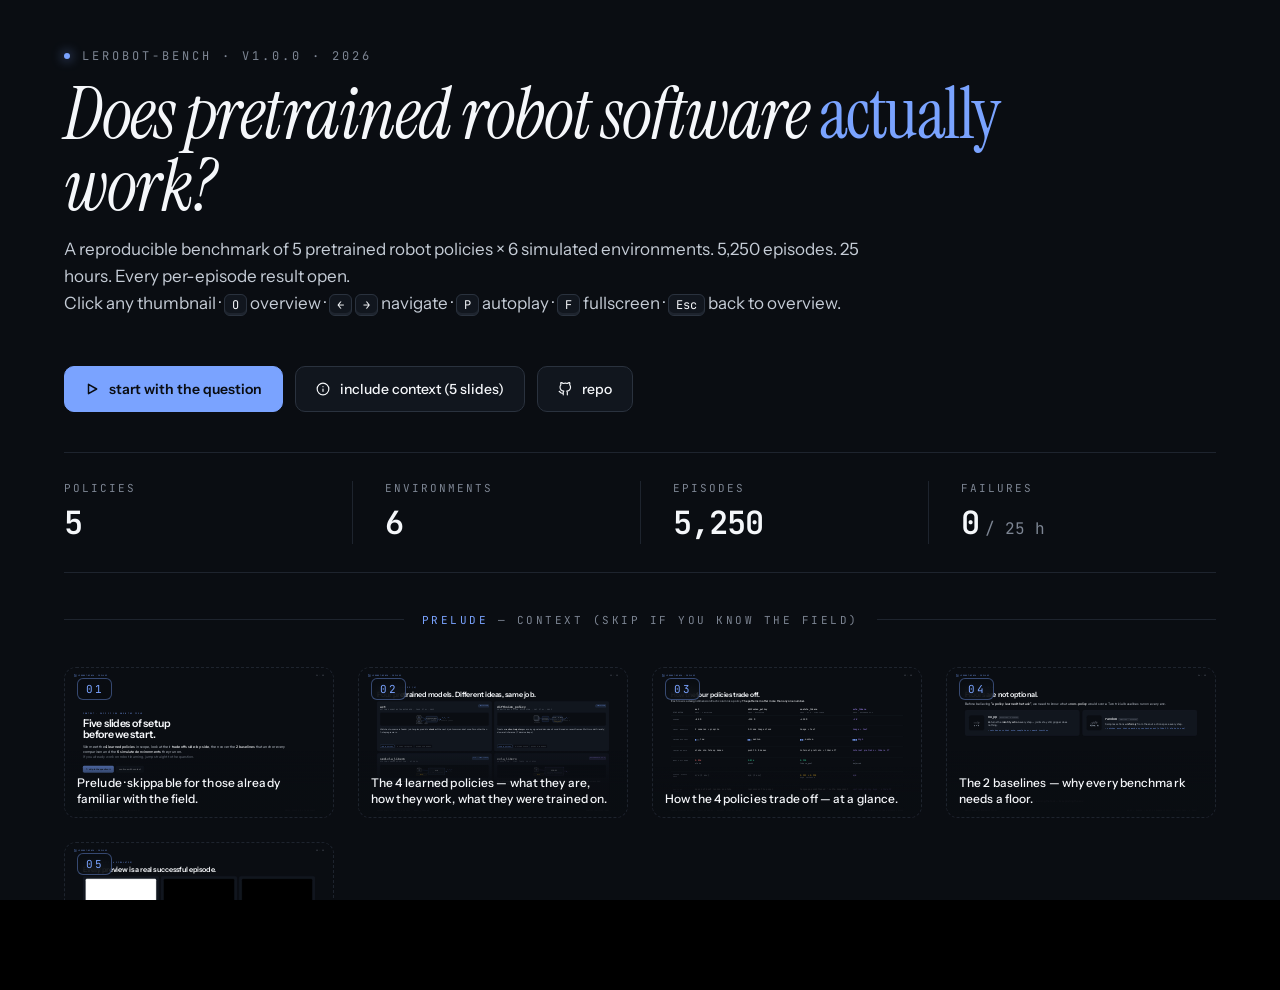
==== paper/deck/index.html @ 09c29a5d "deck v6: ACT temporal-ensemble probe RESOLVED — restate slides 08 + 09 Probe shipped (task #121 / PR" ====
<!doctype html>
<html lang="en">
<head>
<meta charset="utf-8">
<meta name="viewport" content="width=1920, initial-scale=1">
<title>lerobot-bench v1 — does pretrained robot software actually work?</title>
<meta name="description" content="A reproducible benchmark of 5 pretrained robot policies × 6 simulated environments. 5,250 episodes, 25 hours, every per-episode result open.">
<link rel="icon" href="../../docs/assets/mark.svg">
<link rel="preconnect" href="https://fonts.googleapis.com">
<link rel="preconnect" href="https://fonts.gstatic.com" crossorigin>
<link href="https://fonts.googleapis.com/css2?family=Instrument+Sans:ital,wght@0,400..700;1,400..700&family=Instrument+Serif:ital@0;1&family=JetBrains+Mono:wght@400;500;700&display=swap" rel="stylesheet">
<style>
:root{
  --bg:#0a0d12;--ink:#f5f7fa;--dim:#c5ccd6;--mute:#7d8593;
  --line:#1e242e;--line-2:#2a323e;--panel:#11161e;--panel-2:#161c26;
  --accent:#7aa3ff;--accent-soft:#5b8def;
  --ok:#34d399;--warm:#fbbf24;--fail:#f87171;--defer:#a78bfa;
  --sans:'Instrument Sans','Helvetica Neue',Arial,sans-serif;
  --serif:'Instrument Serif','Cambria',Georgia,serif;
  --mono:'JetBrains Mono','SFMono-Regular',Menlo,monospace;
}
*{box-sizing:border-box;margin:0;padding:0;-webkit-font-smoothing:antialiased;text-rendering:optimizeLegibility;}
html,body{background:#000;color:var(--ink);font-family:var(--sans);overflow:hidden;height:100%;font-weight:400;}
body{display:flex;align-items:center;justify-content:center;}

/* ============================ OVERVIEW ============================ */
#overview{position:fixed;inset:0;background:var(--bg);overflow:auto;z-index:1000;padding:48px 64px 96px;display:flex;flex-direction:column;gap:40px;}
#overview.hidden{display:none;}
.ov-head{display:flex;align-items:flex-end;justify-content:space-between;gap:48px;flex-wrap:wrap;}
.ov-head .left{display:flex;flex-direction:column;gap:14px;max-width:980px;}
.ov-eyebrow{font-family:var(--mono);font-size:12px;letter-spacing:3px;text-transform:uppercase;color:var(--mute);display:flex;align-items:center;gap:12px;}
.ov-eyebrow .dot{width:6px;height:6px;border-radius:50%;background:var(--accent);box-shadow:0 0 12px var(--accent);}
.ov-h1{font-family:var(--serif);font-style:italic;font-weight:400;font-size:72px;line-height:1.0;letter-spacing:-1.5px;color:var(--ink);}
.ov-h1 .em{font-style:normal;color:var(--accent);}
.ov-sub{font-size:17px;color:var(--dim);line-height:1.6;max-width:820px;}
.ov-sub kbd{font-family:var(--mono);font-size:12px;padding:2px 7px;border-radius:6px;border:1px solid var(--line-2);background:var(--panel);color:var(--ink);box-shadow:inset 0 -2px 0 var(--line);}
.ov-actions{display:flex;gap:12px;align-items:center;flex-wrap:wrap;}
.ov-actions .btn{font-family:var(--sans);font-weight:500;font-size:14px;padding:13px 20px;border-radius:10px;border:1px solid var(--line-2);background:var(--panel);color:var(--ink);cursor:pointer;display:inline-flex;align-items:center;gap:10px;transition:all .15s ease;text-decoration:none;}
.ov-actions .btn:hover{border-color:var(--accent);background:var(--panel-2);}
.ov-actions .btn.primary{background:var(--accent);border-color:var(--accent);color:#0a0d12;font-weight:600;}
.ov-actions .btn.primary:hover{background:#a3c0ff;border-color:#a3c0ff;}
.ov-actions .btn svg{width:14px;height:14px;}
.ov-meta{display:grid;grid-template-columns:repeat(4,minmax(0,1fr));gap:0;border-top:1px solid var(--line);border-bottom:1px solid var(--line);padding:28px 0;}
.ov-meta .cell{padding:0 32px;border-left:1px solid var(--line);display:flex;flex-direction:column;gap:6px;}
.ov-meta .cell:first-child{border-left:0;padding-left:0;}
.ov-meta .k{font-family:var(--mono);font-size:11px;letter-spacing:2px;text-transform:uppercase;color:var(--mute);}
.ov-meta .v{font-family:var(--mono);font-size:32px;font-weight:600;color:var(--ink);font-feature-settings:"tnum";letter-spacing:-1px;}
.ov-meta .v .unit{font-size:16px;color:var(--mute);font-weight:400;margin-left:6px;letter-spacing:0;}
.ov-section{display:flex;align-items:center;gap:18px;font-family:var(--mono);font-size:11px;letter-spacing:2.5px;text-transform:uppercase;color:var(--mute);}
.ov-section::before,.ov-section::after{content:"";flex:1;height:1px;background:var(--line);}
.ov-section .opt{color:var(--accent);}
.ov-grid{display:grid;grid-template-columns:repeat(5,minmax(0,1fr));gap:24px;align-content:start;}
@media (max-width:1500px){.ov-grid{grid-template-columns:repeat(4,minmax(0,1fr));}}
@media (max-width:1180px){.ov-grid{grid-template-columns:repeat(3,minmax(0,1fr));}}
@media (max-width: 820px){.ov-grid{grid-template-columns:repeat(2,minmax(0,1fr));}}
.ov-cell{position:relative;aspect-ratio:16/9;border:1px solid var(--line);border-radius:12px;overflow:hidden;background:var(--bg);cursor:pointer;padding:0;transition:transform .25s cubic-bezier(.16,1,.3,1),border-color .2s ease,box-shadow .25s ease;display:block;font-family:var(--sans);text-align:left;color:inherit;}
.ov-cell:hover{transform:translateY(-3px);border-color:var(--accent);box-shadow:0 12px 32px rgba(122,163,255,.16);}
.ov-cell:focus-visible{outline:2px solid var(--accent);outline-offset:3px;}
.ov-cell.context{border-style:dashed;}
.ov-cell.rigor{border-color:rgba(251,191,36,.45);}
.ov-frame{position:absolute;inset:0;overflow:hidden;background:var(--bg);}
.ov-inner{width:1920px;height:1080px;transform-origin:top left;pointer-events:none;will-change:transform;}
.ov-tag{position:absolute;top:10px;left:12px;z-index:2;font-family:var(--mono);font-size:11px;letter-spacing:1.5px;color:var(--ink);background:rgba(10,13,18,.78);backdrop-filter:blur(6px);padding:3px 8px;border-radius:6px;border:1px solid rgba(255,255,255,.08);}
.ov-cell.context .ov-tag{color:var(--accent);border-color:rgba(122,163,255,.4);}
.ov-cell.rigor .ov-tag{color:var(--warm);border-color:rgba(251,191,36,.4);}
.ov-cap{position:absolute;bottom:0;left:0;right:0;z-index:2;font-family:var(--sans);font-size:12px;color:var(--ink);background:linear-gradient(180deg,transparent,rgba(10,13,18,.92) 50%);padding:24px 12px 10px;line-height:1.35;letter-spacing:.1px;font-weight:500;}

/* ============================ STAGE ============================ */
#stage{position:relative;width:1920px;height:1080px;transform-origin:center center;background:var(--bg);overflow:hidden;}
.slide{position:absolute;inset:0;padding:96px 128px 112px;display:none;flex-direction:column;animation:fadeIn .4s cubic-bezier(.16,1,.3,1);}
.slide.active{display:flex;}
.slide.center{justify-content:center;}
.slide.dark{background:#000;}
@keyframes fadeIn{from{opacity:0;transform:translateY(8px);}to{opacity:1;transform:none;}}

/* chrome */
.chrome{position:absolute;top:44px;left:64px;right:64px;display:flex;align-items:center;justify-content:space-between;font-family:var(--mono);font-size:12px;color:var(--mute);letter-spacing:2px;text-transform:uppercase;z-index:5;}
.chrome .brand{display:flex;align-items:center;gap:10px;color:var(--dim);}
.chrome .brand svg{width:20px;height:20px;}
.chrome .num{font-family:var(--mono);font-size:12px;color:var(--mute);letter-spacing:2px;font-feature-settings:"tnum";}
.chrome .num .of{color:var(--line-2);margin:0 6px;}
.chrome.context .brand{color:var(--accent);}
.chrome.rigor .brand{color:var(--warm);}

/* type */
.eyebrow{font-family:var(--mono);font-size:13px;letter-spacing:4px;text-transform:uppercase;color:var(--mute);}
.eyebrow.accent{color:var(--accent);}
.eyebrow.warm{color:var(--warm);}
.h-mega{font-family:var(--serif);font-weight:400;font-style:italic;font-size:172px;line-height:.98;letter-spacing:-3px;color:var(--ink);}
.h-mega .em{font-style:normal;color:var(--accent);}
.h-1{font-family:var(--sans);font-weight:600;font-size:96px;line-height:1.03;letter-spacing:-2.5px;color:var(--ink);}
.h-2{font-family:var(--sans);font-weight:600;font-size:68px;line-height:1.08;letter-spacing:-1.5px;color:var(--ink);}
.h-3{font-family:var(--sans);font-weight:600;font-size:44px;line-height:1.15;letter-spacing:-.8px;color:var(--ink);}
.body{font-family:var(--sans);font-weight:400;font-size:24px;line-height:1.5;color:var(--dim);max-width:1200px;}
.body-lg{font-family:var(--sans);font-weight:400;font-size:32px;line-height:1.4;color:var(--dim);max-width:1500px;}
.accent{color:var(--accent);}
.warm{color:var(--warm);}
.ink{color:var(--ink);font-weight:500;}
em{color:var(--ink);font-style:normal;font-weight:500;}
.mono{font-family:var(--mono);font-feature-settings:"tnum";}
.serif-it{font-family:var(--serif);font-style:italic;font-weight:400;}

.stat-mega{font-family:var(--mono);font-size:240px;font-weight:600;line-height:.92;letter-spacing:-8px;font-feature-settings:"tnum";color:var(--ink);}
.stat-mega.fail{color:var(--fail);}
.stat-mega.ok{color:var(--ok);}

/* paired */
.pair{display:grid;grid-template-columns:1fr 1fr;gap:48px;flex:1;align-items:center;margin-top:28px;min-height:0;}
.pair .card{display:flex;flex-direction:column;align-items:center;gap:14px;min-width:0;}
.pair .card .vid-wrap,.pair .card .img-wrap{width:100%;max-width:440px;aspect-ratio:1;border-radius:14px;border:1px solid var(--line-2);background:#000;overflow:hidden;display:flex;}
.pair .card .vid-wrap.light,.pair .card .img-wrap.light{background:#fff;}
.pair .card video,.pair .card img{width:100%;height:100%;object-fit:cover;image-rendering:pixelated;image-rendering:-moz-crisp-edges;}
.pair .card .verdict{font-family:var(--mono);font-size:17px;letter-spacing:2.5px;text-transform:uppercase;color:var(--mute);}
.pair .card .verdict.ok{color:var(--ok);}
.pair .card .verdict.fail{color:var(--fail);}
.pair .card .meta{font-family:var(--mono);font-size:12px;color:var(--mute);letter-spacing:1.5px;text-align:center;}
.pair .card .stat{font-family:var(--mono);font-size:64px;font-weight:600;line-height:1;font-feature-settings:"tnum";letter-spacing:-1.5px;}
.pair .card .stat.ok{color:var(--ok);}
.pair .card .stat.fail{color:var(--fail);}

/* matrix */
.matrix-wrap{display:flex;flex:1;align-items:flex-start;gap:56px;margin-top:20px;min-height:0;}
.matrix{display:grid;grid-template-columns:230px repeat(6,80px);gap:7px;align-items:center;}
.matrix .row-label{font-family:var(--mono);font-size:14px;color:var(--dim);text-align:right;padding-right:10px;}
.matrix .col-label{font-family:var(--mono);font-size:11px;color:var(--mute);letter-spacing:1px;writing-mode:vertical-rl;transform:rotate(180deg);text-align:left;height:120px;}
.matrix .c{height:74px;border-radius:6px;background:var(--line);display:flex;align-items:center;justify-content:center;font-family:var(--mono);font-size:16px;font-weight:600;color:var(--bg);font-feature-settings:"tnum";}
.matrix .c.on{background:var(--accent);color:#0a0d12;}
.matrix .c.def{background:var(--defer);color:#0a0d12;font-size:10px;letter-spacing:1.5px;}
.matrix .c.ok{background:var(--ok);color:#0a0d12;}
.matrix .c.warm{background:var(--warm);color:#0a0d12;}
.matrix .c.fail{background:var(--fail);color:#fff;}
.matrix-key{display:flex;flex-direction:column;gap:9px;font-family:var(--mono);font-size:11px;color:var(--mute);letter-spacing:1.5px;text-transform:uppercase;}
.matrix-key .sw{display:inline-block;width:14px;height:14px;border-radius:3px;vertical-align:-2px;margin-right:8px;}

/* policy-as-function flow */
.flow{display:flex;align-items:center;justify-content:center;gap:18px;margin-top:36px;flex:1;min-height:0;}
.flow .step{display:flex;flex-direction:column;align-items:center;gap:14px;flex:0 0 240px;}
.flow .step .box{width:240px;height:180px;border:1px solid var(--line-2);border-radius:16px;background:var(--panel);display:flex;align-items:center;justify-content:center;position:relative;overflow:hidden;}
.flow .step .box svg{width:110px;height:110px;}
.flow .step .lbl{font-family:var(--mono);font-size:13px;color:var(--mute);letter-spacing:2px;text-transform:uppercase;}
.flow .step .sub{font-family:var(--mono);font-size:11px;color:var(--mute);letter-spacing:1.5px;}
.flow .arrow{font-family:var(--mono);font-size:32px;color:var(--accent);font-weight:300;}

/* code */
pre.code{font-family:var(--mono);font-size:20px;line-height:1.6;color:var(--dim);background:var(--panel);border:1px solid var(--line-2);border-radius:14px;padding:32px 40px;margin-top:24px;}
pre.code .k{color:var(--accent);}
pre.code .s{color:var(--ok);}
pre.code .c{color:var(--mute);font-style:italic;}
pre.code .v{color:var(--ink);}

/* tiles */
.tiles{display:grid;grid-template-columns:repeat(4,1fr);gap:20px;margin-top:36px;flex:1;align-content:start;min-height:0;}
.tile{background:var(--panel);border:1px solid var(--line-2);border-radius:16px;padding:30px 24px;display:flex;flex-direction:column;gap:14px;min-height:300px;transition:border-color .2s ease,transform .2s ease;}
.tile:hover{border-color:var(--accent);transform:translateY(-2px);}
.tile .icon{width:44px;height:44px;border-radius:12px;background:rgba(122,163,255,.12);border:1px solid rgba(122,163,255,.32);display:flex;align-items:center;justify-content:center;}
.tile .icon svg{width:22px;height:22px;color:var(--accent);}
.tile .name{font-family:var(--sans);font-size:21px;font-weight:600;color:var(--ink);line-height:1.2;}
.tile .desc{font-family:var(--sans);font-size:15px;color:var(--dim);line-height:1.55;}
.tile .url{font-family:var(--mono);font-size:13px;color:var(--accent);word-break:break-all;margin-top:auto;letter-spacing:.2px;}

/* foot */
.foot{position:absolute;bottom:48px;left:128px;right:128px;display:flex;justify-content:space-between;align-items:baseline;gap:24px;font-family:var(--mono);font-size:12px;color:var(--mute);letter-spacing:1px;padding-top:14px;border-top:1px solid var(--line);text-transform:uppercase;}
.foot .src{color:var(--mute);text-align:right;}

/* three-card */
.three{display:grid;grid-template-columns:repeat(3,1fr);gap:24px;margin-top:36px;flex:1;align-content:start;min-height:0;}
.three .item{display:flex;flex-direction:column;gap:12px;padding:28px 24px;background:var(--panel);border:1px solid var(--line);border-radius:14px;}
.three .item .n{font-family:var(--mono);font-size:12px;letter-spacing:3px;color:var(--accent);}
.three .item h4{font-family:var(--sans);font-size:26px;font-weight:600;color:var(--ink);line-height:1.18;letter-spacing:-.4px;}
.three .item p{font-family:var(--sans);font-size:16px;color:var(--dim);line-height:1.55;}

/* delta-table */
.delta-table{margin-top:24px;width:100%;border-collapse:collapse;}
.delta-table th{font-family:var(--mono);font-size:12px;color:var(--mute);letter-spacing:2px;text-transform:uppercase;text-align:left;padding:12px 18px;border-bottom:1px solid var(--line);font-weight:400;}
.delta-table th:last-child{text-align:right;}
.delta-table td{font-family:var(--mono);font-size:26px;color:var(--ink);padding:14px 18px;border-bottom:1px solid var(--line);font-feature-settings:"tnum";}
.delta-table td.policy{font-family:var(--mono);font-size:19px;color:var(--dim);}
.delta-table td.paper{color:var(--mute);}
.delta-table td.measured{font-weight:600;}
.delta-table td.measured.bad{color:var(--fail);}
.delta-table td.measured.warn{color:var(--warm);}
.delta-table td.measured.ok{color:var(--ok);}
.delta-table td.delta{font-family:var(--mono);font-size:19px;text-align:right;color:var(--mute);}
.delta-table tr:last-child td{border:0;}

/* controls */
#controls{position:fixed;bottom:14px;left:50%;transform:translateX(-50%);display:flex;gap:4px;align-items:center;background:rgba(10,13,18,.92);border:1px solid var(--line-2);border-radius:999px;padding:6px 10px;font-family:var(--mono);font-size:12px;color:var(--mute);z-index:100;backdrop-filter:blur(10px);}
#controls.hidden{display:none;}
#controls button{background:transparent;border:0;color:var(--mute);cursor:pointer;font-family:var(--mono);font-size:12px;padding:6px 10px;border-radius:999px;display:inline-flex;align-items:center;gap:6px;line-height:1;}
#controls button:hover{color:var(--ink);background:rgba(255,255,255,.05);}
#controls button.on{color:var(--accent);}
#controls .counter{color:var(--ink);padding:0 12px;font-feature-settings:"tnum";letter-spacing:1px;min-width:64px;text-align:center;}
#controls .sep{color:var(--line-2);}
#progress{position:fixed;top:0;left:0;height:2px;background:var(--accent);width:0%;transition:width .3s ease;z-index:101;}
#progress.hidden{display:none;}

/* fig embed */
.fig-embed{display:flex;flex:1;align-items:center;justify-content:center;margin-top:20px;background:#fafafa;border-radius:14px;padding:20px;overflow:hidden;min-height:0;}
.fig-embed img{max-width:100%;max-height:100%;object-fit:contain;}
.hero-single{flex:1;display:flex;align-items:center;justify-content:center;margin-top:20px;min-height:0;}
.hero-single img,.hero-single video{max-height:100%;max-width:100%;object-fit:contain;border-radius:14px;border:1px solid var(--line-2);image-rendering:pixelated;image-rendering:-moz-crisp-edges;}

/* terminal */
.term{background:#000;border:1px solid var(--line-2);border-radius:14px;font-family:var(--mono);font-size:20px;color:var(--ink);padding:28px 36px;margin-top:24px;}
.term .prompt{color:var(--accent);}
.term .comment{color:var(--mute);}
.term .ok{color:var(--ok);}
.term .line{margin:5px 0;line-height:1.5;}

/* split */
.split{display:grid;grid-template-columns:440px 1fr;gap:48px;flex:1;align-items:center;margin-top:24px;min-height:0;}
.split.wide{grid-template-columns:480px 1fr;}
.split .imcard{display:flex;flex-direction:column;align-items:center;gap:12px;min-width:0;}
.split .imcard .vid-wrap,.split .imcard .img-wrap{width:100%;aspect-ratio:1;border-radius:14px;border:1px solid var(--line-2);background:#000;overflow:hidden;display:flex;}
.split .imcard .vid-wrap.light,.split .imcard .img-wrap.light{background:#fff;}
.split .imcard video,.split .imcard img{width:100%;height:100%;object-fit:cover;image-rendering:pixelated;image-rendering:-moz-crisp-edges;}
.split .imcard .meta{font-family:var(--mono);font-size:12px;color:var(--mute);letter-spacing:1.5px;text-align:center;}
.split .body-block{display:flex;flex-direction:column;gap:18px;min-width:0;}
.split .bug{display:flex;flex-direction:column;gap:4px;}
.split .bug .lab{font-family:var(--mono);font-size:11px;letter-spacing:2.5px;text-transform:uppercase;}
.split .bug .lab.ok{color:var(--ok);}
.split .bug .lab.fail{color:var(--fail);}
.split .bug p{font-family:var(--sans);font-size:18px;color:var(--dim);line-height:1.5;}

/* cold open atmospheric */
.cold-bg{position:absolute;inset:0;display:grid;grid-template-columns:repeat(6,1fr);grid-template-rows:repeat(3,1fr);opacity:.09;pointer-events:none;z-index:0;}
.cold-bg img,.cold-bg video{width:100%;height:100%;object-fit:cover;image-rendering:pixelated;image-rendering:-moz-crisp-edges;filter:grayscale(.7) contrast(1.05);}
.cold-content{position:relative;z-index:1;}

.title-block{display:flex;flex-direction:column;gap:14px;flex:0 0 auto;}
.title-block .eyebrow{margin-bottom:4px;}

/* ======================= CONTEXT POLICY/ENV CARDS ======================= */
.cards-grid{display:grid;gap:18px;flex:1;align-content:start;min-height:0;}
.cards-grid.cols-2{grid-template-columns:repeat(2,1fr);}
.cards-grid.cols-3{grid-template-columns:repeat(3,1fr);}

/* policy-card (richer than card-x): top-row svg + body + footer specs */
.pcard{
  display:flex;flex-direction:column;gap:12px;
  padding:24px 22px;background:var(--panel);border:1px solid var(--line);border-radius:14px;
  min-height:0;
}
.pcard .pcard-top{display:flex;align-items:flex-start;justify-content:space-between;gap:12px;}
.pcard .pcard-top .label{display:flex;flex-direction:column;gap:4px;}
.pcard .name{font-family:var(--mono);font-size:21px;color:var(--ink);font-weight:600;letter-spacing:-.2px;}
.pcard .sub{font-family:var(--mono);font-size:11px;color:var(--mute);letter-spacing:1.5px;text-transform:uppercase;}
.pcard .tag{font-family:var(--mono);font-size:9px;letter-spacing:1.5px;text-transform:uppercase;padding:3px 7px;border-radius:4px;background:rgba(122,163,255,.12);color:var(--accent);border:1px solid rgba(122,163,255,.3);white-space:nowrap;}
.pcard .tag.def{background:rgba(167,139,250,.12);color:var(--defer);border-color:rgba(167,139,250,.3);}
.pcard .tag.base{background:rgba(125,133,147,.12);color:var(--mute);border-color:rgba(125,133,147,.3);}
.pcard .arch{
  display:flex;align-items:center;justify-content:center;gap:8px;
  background:var(--bg);border:1px solid var(--line);border-radius:10px;
  padding:10px 14px;height:96px;
}
.pcard .arch svg{height:100%;width:auto;max-width:100%;}
.pcard p{font-family:var(--sans);font-size:15px;color:var(--dim);line-height:1.5;}
.pcard p .ink{color:var(--ink);font-weight:500;}
.pcard .specs{display:flex;gap:8px;flex-wrap:wrap;margin-top:auto;}
.pcard .specs span{font-family:var(--mono);font-size:10px;color:var(--mute);letter-spacing:1px;padding:3px 8px;border-radius:4px;background:var(--bg);border:1px solid var(--line);}
.pcard .specs span.hi{color:var(--accent);border-color:rgba(122,163,255,.3);}

/* baseline card — simpler, no arch diagram */
.bcard{
  display:flex;gap:24px;align-items:center;
  padding:32px 28px;background:var(--panel);border:1px solid var(--line);border-radius:14px;
}
.bcard .icon{
  flex:0 0 110px;height:110px;border-radius:14px;background:var(--bg);
  display:flex;align-items:center;justify-content:center;border:1px solid var(--line);
}
.bcard .icon svg{width:64px;height:64px;color:var(--mute);}
.bcard .right{display:flex;flex-direction:column;gap:8px;min-width:0;}
.bcard .top{display:flex;align-items:baseline;gap:12px;flex-wrap:wrap;}
.bcard .name{font-family:var(--mono);font-size:24px;color:var(--ink);font-weight:600;}
.bcard .tag{font-family:var(--mono);font-size:9px;letter-spacing:1.5px;text-transform:uppercase;padding:2px 7px;border-radius:4px;background:rgba(125,133,147,.15);color:var(--mute);border:1px solid rgba(125,133,147,.3);}
.bcard p{font-family:var(--sans);font-size:18px;color:var(--dim);line-height:1.5;max-width:760px;}
.bcard .why{font-family:var(--mono);font-size:13px;color:var(--accent);letter-spacing:.3px;}

/* env card — video + below text */
.ecard{
  display:flex;flex-direction:column;gap:10px;
  padding:18px 18px;background:var(--panel);border:1px solid var(--line);border-radius:14px;
  min-height:0;
}
.ecard .vid-thumb{width:100%;aspect-ratio:1;border-radius:10px;border:1px solid var(--line-2);background:#000;overflow:hidden;display:flex;}
.ecard .vid-thumb.light{background:#fff;}
.ecard .vid-thumb video,.ecard .vid-thumb img{width:100%;height:100%;object-fit:cover;image-rendering:pixelated;image-rendering:-moz-crisp-edges;}
.ecard .head{display:flex;align-items:baseline;justify-content:space-between;gap:8px;}
.ecard .name{font-family:var(--mono);font-size:18px;color:var(--ink);font-weight:600;letter-spacing:-.2px;}
.ecard .meta{font-family:var(--mono);font-size:10px;color:var(--mute);letter-spacing:1.5px;text-transform:uppercase;}
.ecard p{font-family:var(--sans);font-size:14px;color:var(--dim);line-height:1.5;}
.ecard p .ink{color:var(--ink);font-weight:500;}

/* methodology audit list */
.audit-list{display:flex;flex-direction:column;gap:10px;flex:1;align-content:start;min-height:0;overflow:hidden;}
.audit{
  display:flex;gap:14px;align-items:flex-start;
  padding:14px 18px;background:var(--panel);border:1px solid var(--line);border-radius:12px;
}
.audit .glyph{
  flex:0 0 28px;height:28px;border-radius:50%;display:flex;align-items:center;justify-content:center;
  font-family:var(--mono);font-size:15px;font-weight:600;margin-top:2px;
}
.audit.ok .glyph{background:rgba(52,211,153,.15);color:var(--ok);border:1px solid rgba(52,211,153,.3);}
.audit.warn .glyph{background:rgba(251,191,36,.15);color:var(--warm);border:1px solid rgba(251,191,36,.3);}
.audit .body-block{flex:1;min-width:0;display:flex;flex-direction:column;gap:3px;}
.audit .lab{font-family:var(--mono);font-size:10px;letter-spacing:1.8px;text-transform:uppercase;color:var(--mute);}
.audit h5{font-family:var(--sans);font-size:16px;color:var(--ink);font-weight:600;line-height:1.22;}
.audit p{font-family:var(--sans);font-size:13px;color:var(--dim);line-height:1.45;}

/* scatter */
.scatter-wrap{display:flex;flex:1;align-items:center;justify-content:center;margin-top:20px;min-height:0;}

/* ============ tradeoff comparison table (slide C3) ============ */
.tradeoff-table{
  margin-top:20px;width:100%;border-collapse:separate;border-spacing:0;
  font-family:var(--mono);flex:1;min-height:0;
  table-layout:fixed;
}
.tradeoff-table thead th{
  font-weight:400;letter-spacing:1.5px;text-transform:uppercase;color:var(--mute);
  padding:14px 14px;border-bottom:1px solid var(--line-2);text-align:left;font-size:11px;
  vertical-align:bottom;
}
.tradeoff-table thead th.dim-h{width:160px;}
.tradeoff-table thead th.policy-h{
  color:var(--ink);font-family:var(--mono);font-weight:600;font-size:15px;letter-spacing:-.2px;
  text-transform:none;
}
.tradeoff-table thead th.policy-h .y{color:var(--mute);font-weight:400;font-size:10px;letter-spacing:1.5px;text-transform:uppercase;display:block;margin-top:4px;}
.tradeoff-table thead th.policy-h.def{color:var(--defer);}
.tradeoff-table tbody td{
  padding:14px 14px;border-bottom:1px solid var(--line);
  font-size:15px;color:var(--ink);font-family:var(--mono);vertical-align:top;
}
.tradeoff-table tbody td.dim{
  color:var(--mute);font-size:10px;letter-spacing:2px;text-transform:uppercase;
  font-family:var(--mono);padding-top:18px;
}
.tradeoff-table tbody td .num{font-family:var(--mono);font-feature-settings:"tnum";}
.tradeoff-table tbody td .lo{color:var(--mute);font-size:13px;display:block;margin-top:2px;}
.tradeoff-table tbody td.v-ok{color:var(--ok);}
.tradeoff-table tbody td.v-warm{color:var(--warm);}
.tradeoff-table tbody td.v-fail{color:var(--fail);}
.tradeoff-table tbody td.v-def{color:var(--defer);font-style:italic;}
.tradeoff-table tbody td.v-mute{color:var(--mute);font-style:italic;}
.tradeoff-table tbody tr:last-child td{border:0;}

/* cost bars in the tradeoff table */
.cost-bar{display:inline-flex;gap:3px;vertical-align:middle;margin-right:8px;}
.cost-bar i{width:8px;height:14px;border-radius:1px;background:var(--line-2);}
.cost-bar i.on{background:var(--accent);}
</style>
</head>
<body>

<!--
  ╔══════════════════════════════════════════════════════════════════════════╗
  ║  REUSABLE POLICY-DIAGRAM PRIMITIVES                                       ║
  ║  See docs/POLICY_DIAGRAM_GUIDE.md for how to add a new policy.            ║
  ║  Each symbol below has its own viewBox; use it via <use href="#prim-X"   ║
  ║  x=… y=… width=… height=…/>.                                              ║
  ╚══════════════════════════════════════════════════════════════════════════╝
-->
<svg style="position:absolute;width:0;height:0;overflow:hidden" aria-hidden="true">
  <defs>
    <marker id="pa" viewBox="0 0 8 8" refX="5" refY="4" markerWidth="6" markerHeight="6" orient="auto">
      <path d="M0 0L8 4L0 8z" fill="#7aa3ff"/>
    </marker>

    <!-- camera (single eye) — input modality: vision -->
    <symbol id="prim-camera" viewBox="0 0 50 50">
      <g stroke="#c5ccd6" stroke-width="1.6" fill="none" stroke-linecap="round" stroke-linejoin="round">
        <rect x="3" y="10" width="44" height="32" rx="4"/>
        <path d="M16 10l3-5h12l3 5"/>
        <circle cx="25" cy="26" r="7"/>
        <circle cx="25" cy="26" r="3.5" fill="#7aa3ff" stroke="none"/>
      </g>
    </symbol>

    <!-- camera stack (3 stacked frames) — vision with temporal window -->
    <symbol id="prim-camera-stack" viewBox="0 0 50 50">
      <g stroke="#c5ccd6" stroke-width="1.4" fill="#11161e">
        <rect x="14" y="14" width="32" height="32" rx="3"/>
        <rect x="10" y="10" width="32" height="32" rx="3"/>
        <rect x="6"  y="6"  width="32" height="32" rx="3"/>
      </g>
      <circle cx="22" cy="22" r="4" fill="#7aa3ff" stroke="none"/>
    </symbol>

    <!-- language bubble — modality: NL goal -->
    <symbol id="prim-language" viewBox="0 0 100 24">
      <rect x="0" y="0" width="100" height="24" rx="6" fill="#11161e" stroke="#fbbf24" stroke-width="1.2"/>
      <text x="50" y="16" text-anchor="middle" font-family="Instrument Serif" font-size="11" fill="#fbbf24" font-style="italic">"task instruction"</text>
    </symbol>

    <!-- generic transformer block (encoder + decoder) -->
    <symbol id="prim-transformer" viewBox="0 0 120 60">
      <rect x="0" y="0" width="120" height="60" rx="9" fill="#11161e" stroke="#7aa3ff" stroke-width="1.4"/>
      <text x="60" y="26" text-anchor="middle" font-family="Instrument Sans" font-size="13" font-weight="600" fill="#f5f7fa">transformer</text>
      <text x="60" y="44" text-anchor="middle" font-family="JetBrains Mono" font-size="10" fill="#c5ccd6">enc + dec</text>
    </symbol>

    <!-- VLA block (ViT + LM + action head) -->
    <symbol id="prim-vit-lm" viewBox="0 0 160 70">
      <rect x="0" y="0" width="160" height="70" rx="10" fill="#11161e" stroke="#7aa3ff" stroke-width="1.4"/>
      <text x="80" y="30" text-anchor="middle" font-family="Instrument Sans" font-size="14" font-weight="600" fill="#f5f7fa">VLA</text>
      <text x="80" y="50" text-anchor="middle" font-family="JetBrains Mono" font-size="9" fill="#7d8593">ViT + LM + action head</text>
    </symbol>

    <!-- VLA block — large variant (use for XVLA, pi-family) -->
    <symbol id="prim-vit-lm-lg" viewBox="0 0 180 80">
      <rect x="0" y="0" width="180" height="80" rx="12" fill="#11161e" stroke="#a78bfa" stroke-width="1.6"/>
      <text x="90" y="34" text-anchor="middle" font-family="Instrument Sans" font-size="16" font-weight="700" fill="#f5f7fa">VLA-XL</text>
      <text x="90" y="54" text-anchor="middle" font-family="JetBrains Mono" font-size="9" fill="#a78bfa">larger backbone</text>
      <text x="90" y="70" text-anchor="middle" font-family="JetBrains Mono" font-size="8" fill="#7d8593">action head w/ chunked layout</text>
    </symbol>

    <!-- diffusion conditional U-Net with denoise loop -->
    <symbol id="prim-diffusion" viewBox="0 0 110 64">
      <rect x="0" y="0" width="110" height="64" rx="9" fill="#11161e" stroke="#7aa3ff" stroke-width="1.4"/>
      <text x="55" y="24" text-anchor="middle" font-family="Instrument Sans" font-size="12" font-weight="600" fill="#f5f7fa">cond. U-Net</text>
      <text x="55" y="40" text-anchor="middle" font-family="JetBrains Mono" font-size="9" fill="#7d8593">denoise · T steps</text>
      <path d="M12 52 Q55 64 98 52" stroke="#fbbf24" stroke-width="1.4" fill="none" marker-end="url(#pa)"/>
    </symbol>

    <!-- action chunk output -->
    <symbol id="prim-action-chunk" viewBox="0 0 70 36">
      <g font-family="JetBrains Mono" font-size="13" fill="#7aa3ff">
        <text x="2" y="16">a₁</text>
        <text x="20" y="16">a₂</text>
        <text x="38" y="16">…</text>
        <text x="52" y="16">aₖ</text>
      </g>
      <text x="35" y="32" text-anchor="middle" font-family="JetBrains Mono" font-size="9" fill="#7d8593">chunk</text>
    </symbol>

    <!-- action trajectory output -->
    <symbol id="prim-action-traj" viewBox="0 0 50 36">
      <text x="25" y="16" text-anchor="middle" font-family="JetBrains Mono" font-size="13" fill="#7aa3ff">a₁..ₖ</text>
      <text x="25" y="32" text-anchor="middle" font-family="JetBrains Mono" font-size="9" fill="#7d8593">trajectory</text>
    </symbol>

    <!-- proprioception input (joint angles) -->
    <symbol id="prim-proprio" viewBox="0 0 60 30">
      <g stroke="#c5ccd6" stroke-width="1.4" fill="none" stroke-linecap="round">
        <rect x="2" y="12" width="20" height="6" rx="2"/>
        <line x1="26" y1="15" x2="58" y2="15" stroke-dasharray="3 3"/>
      </g>
      <text x="30" y="28" text-anchor="middle" font-family="JetBrains Mono" font-size="9" fill="#7d8593">proprio</text>
    </symbol>
  </defs>
</svg>

<!-- ============================================================== -->
<!-- OVERVIEW -->
<!-- ============================================================== -->
<div id="overview">
  <header class="ov-head">
    <div class="left">
      <div class="ov-eyebrow"><span class="dot"></span>lerobot-bench · v1.0.0 · 2026</div>
      <h1 class="ov-h1">Does pretrained robot software <span class="em">actually</span> work?</h1>
      <div class="ov-sub">
        A reproducible benchmark of 5 pretrained robot policies × 6 simulated environments.
        5,250 episodes. 25 hours. Every per-episode result open.<br>
        Click any thumbnail · <kbd>O</kbd> overview · <kbd>←</kbd> <kbd>→</kbd> navigate · <kbd>P</kbd> autoplay · <kbd>F</kbd> fullscreen · <kbd>Esc</kbd> back to overview.
      </div>
    </div>
    <div class="ov-actions">
      <button class="btn primary" id="enterMainBtn">
        <svg viewBox="0 0 24 24" fill="none" stroke="currentColor" stroke-width="2.5" stroke-linecap="round" stroke-linejoin="round"><polygon points="6 4 20 12 6 20 6 4"/></svg>
        start with the question
      </button>
      <button class="btn" id="enterContextBtn">
        <svg viewBox="0 0 24 24" fill="none" stroke="currentColor" stroke-width="2" stroke-linecap="round" stroke-linejoin="round"><circle cx="12" cy="12" r="10"/><path d="M12 16v-4"/><path d="M12 8h.01"/></svg>
        include context (5 slides)
      </button>
      <a class="btn" href="https://github.com/thrmnn/lerobot-bench" target="_blank" rel="noopener">
        <svg viewBox="0 0 24 24" fill="none" stroke="currentColor" stroke-width="2" stroke-linecap="round" stroke-linejoin="round"><path d="M9 19c-5 1.5-5-2.5-7-3m14 6v-3.87a3.37 3.37 0 0 0-.94-2.61c3.14-.35 6.44-1.54 6.44-7A5.44 5.44 0 0 0 20 4.77 5.07 5.07 0 0 0 19.91 1S18.73.65 16 2.48a13.38 13.38 0 0 0-7 0C6.27.65 5.09 1 5.09 1A5.07 5.07 0 0 0 5 4.77a5.44 5.44 0 0 0-1.5 3.78c0 5.42 3.3 6.61 6.44 7A3.37 3.37 0 0 0 9 18.13V22"/></svg>
        repo
      </a>
    </div>
  </header>

  <div class="ov-meta">
    <div class="cell"><span class="k">policies</span><span class="v">5</span></div>
    <div class="cell"><span class="k">environments</span><span class="v">6</span></div>
    <div class="cell"><span class="k">episodes</span><span class="v">5,250</span></div>
    <div class="cell"><span class="k">failures</span><span class="v">0<span class="unit">/ 25 h</span></span></div>
  </div>

  <div class="ov-section"><span><span class="opt">prelude</span> — context (skip if you know the field)</span></div>
  <div class="ov-grid" id="ovContextGrid"></div>

  <div class="ov-section"><span>the talk</span></div>
  <div class="ov-grid" id="ovMainGrid"></div>

  <div class="ov-section"><span>supplementary — technical depth + outro</span></div>
  <div class="ov-grid" id="ovOutroGrid"></div>
</div>

<!-- ============================================================== -->
<!-- STAGE -->
<!-- ============================================================== -->
<div id="progress" class="hidden"></div>
<div id="stage">

<!-- ===================================================================== -->
<!-- C1 — PRELUDE COVER -->
<!-- ===================================================================== -->
<section class="slide active center" data-section="context" data-cap="Prelude · skippable for those already familiar with the field.">
  <div class="chrome context">
    <div class="brand"><svg viewBox="0 0 128 128" fill="none" stroke="currentColor" stroke-width="10" stroke-linecap="round" stroke-linejoin="round"><rect x="6" y="6" width="116" height="116" rx="22"/><line x1="34" y1="92" x2="34" y2="74"/><line x1="64" y1="92" x2="64" y2="58"/><line x1="94" y1="92" x2="94" y2="42"/></svg> lerobot-bench · prelude</div>
    <div class="num">C1<span class="of">/</span>C5</div>
  </div>
  <div style="max-width:1500px;">
    <div class="eyebrow accent" style="margin-bottom:24px;">context · skip if you know the field</div>
    <h1 class="h-1" style="font-size:76px;margin-bottom:32px;">Five slides of setup<br>before we start.</h1>
    <div class="body-lg" style="margin-bottom:48px;font-size:26px;">
      We meet the <span class="ink">4 learned policies</span> in scope, look at their <span class="ink">tradeoffs side-by-side</span>, then cover the <span class="ink">2 baselines</span> that anchor every comparison and the <span class="ink">6 simulated environments</span> they run on.<br>
      <span style="color:var(--mute);">If you already work on robot learning, jump straight to the question.</span>
    </div>
    <div style="display:flex;gap:14px;flex-wrap:wrap;">
      <button onclick="goto('main')" style="border:0;background:var(--accent);color:#0a0d12;padding:14px 22px;border-radius:10px;font-family:var(--sans);font-weight:600;font-size:15px;cursor:pointer;display:inline-flex;align-items:center;gap:10px;">
        <svg viewBox="0 0 24 24" width="14" height="14" fill="none" stroke="currentColor" stroke-width="2.5" stroke-linecap="round" stroke-linejoin="round"><polygon points="6 4 20 12 6 20 6 4"/></svg>
        skip to the question →
      </button>
      <button onclick="show(cur+1)" style="border:1px solid var(--line-2);background:var(--panel);color:var(--ink);padding:14px 22px;border-radius:10px;font-family:var(--sans);font-weight:500;font-size:15px;cursor:pointer;">
        continue with context
      </button>
    </div>
  </div>
  <div class="foot"><span>5 prelude slides → 22 talk slides → 2 supplementary</span><span class="src">press space or → to advance</span></div>
</section>

<!-- ===================================================================== -->
<!-- C2 — THE 4 LEARNED POLICIES -->
<!-- ===================================================================== -->
<section class="slide" data-section="context" data-cap="The 4 learned policies — what they are, how they work, what they were trained on.">
  <div class="chrome context">
    <div class="brand"><svg viewBox="0 0 128 128" fill="none" stroke="currentColor" stroke-width="10" stroke-linecap="round" stroke-linejoin="round"><rect x="6" y="6" width="116" height="116" rx="22"/><line x1="34" y1="92" x2="34" y2="74"/><line x1="64" y1="92" x2="64" y2="58"/><line x1="94" y1="92" x2="94" y2="42"/></svg> lerobot-bench · prelude</div>
    <div class="num">C2<span class="of">/</span>C5</div>
  </div>
  <div class="title-block" style="margin-top:32px;">
    <span class="eyebrow accent">the learned policies (4)</span>
    <h2 class="h-2" style="font-size:52px;">Four pretrained models. Different ideas, same job.</h2>
  </div>

  <div class="cards-grid cols-2" style="grid-template-rows:repeat(2,1fr);gap:14px;margin-top:18px;">

    <!-- ACT -->
    <div class="pcard">
      <div class="pcard-top">
        <div class="label">
          <span class="name">act</span>
          <span class="sub">action chunking transformer · zhao et al. 2023</span>
        </div>
        <span class="tag">imitation</span>
      </div>
      <div class="arch">
        <svg viewBox="0 0 320 90" xmlns="http://www.w3.org/2000/svg">
          <g font-family="JetBrains Mono" font-size="10" fill="#7d8593">
            <!-- cameras -->
            <g stroke="#c5ccd6" stroke-width="1.4" fill="none">
              <rect x="6" y="14" width="38" height="26" rx="4"/><circle cx="25" cy="27" r="6"/><circle cx="25" cy="27" r="2.5" fill="#7aa3ff" stroke="none"/>
              <rect x="6" y="50" width="38" height="26" rx="4"/><circle cx="25" cy="63" r="6"/><circle cx="25" cy="63" r="2.5" fill="#7aa3ff" stroke="none"/>
            </g>
            <text x="25" y="86" text-anchor="middle">2 cams</text>
            <line x1="46" y1="27" x2="86" y2="44" stroke="#5b8def" stroke-width="1.2"/><line x1="46" y1="63" x2="86" y2="46" stroke="#5b8def" stroke-width="1.2"/>
            <!-- transformer -->
            <rect x="86" y="20" width="100" height="50" rx="8" fill="#11161e" stroke="#7aa3ff"/>
            <text x="136" y="40" text-anchor="middle" font-size="11" fill="#f5f7fa">transformer</text>
            <text x="136" y="56" text-anchor="middle" font-size="9" fill="#7d8593">enc + dec</text>
            <!-- proprio -->
            <g transform="translate(78,80)" stroke="#c5ccd6" stroke-width="1.2" fill="none">
              <rect x="0" y="-4" width="20" height="8" rx="2"/>
            </g>
            <text x="74" y="86" font-size="9" fill="#7d8593" text-anchor="end">proprio →</text>
            <!-- action chunk -->
            <line x1="186" y1="45" x2="216" y2="45" stroke="#7aa3ff" stroke-width="1.4" marker-end="url(#a1)"/>
            <g font-size="11" fill="#7aa3ff">
              <text x="225" y="36">a₁</text><text x="246" y="36">a₂</text><text x="267" y="36">…</text><text x="280" y="36">aₖ</text>
            </g>
            <text x="252" y="62" text-anchor="middle">chunk = k future joint cmds</text>
            <defs><marker id="a1" viewBox="0 0 8 8" refX="5" refY="4" markerWidth="6" markerHeight="6" orient="auto"><path d="M0 0L8 4L0 8z" fill="#7aa3ff"/></marker></defs>
          </g>
        </svg>
      </div>
      <p>Watches two camera feeds + joint angles, predicts <em>chunks</em> of the next k joint commands at once. Smoother than 1-step regressors.</p>
      <div class="specs"><span class="hi">~80 M params</span><span>2 cams + proprio</span><span>aloha sim demos</span></div>
    </div>

    <!-- Diffusion Policy -->
    <div class="pcard">
      <div class="pcard-top">
        <div class="label">
          <span class="name">diffusion_policy</span>
          <span class="sub">conditional action diffusion · chi et al. 2023</span>
        </div>
        <span class="tag">imitation</span>
      </div>
      <div class="arch">
        <svg viewBox="0 0 320 90" xmlns="http://www.w3.org/2000/svg">
          <g font-family="JetBrains Mono" font-size="10" fill="#7d8593">
            <!-- image stack -->
            <g stroke="#c5ccd6" stroke-width="1.2" fill="#11161e">
              <rect x="14" y="22" width="38" height="38" rx="3"/>
              <rect x="10" y="18" width="38" height="38" rx="3"/>
              <rect x="6" y="14" width="38" height="38" rx="3"/>
            </g>
            <text x="25" y="78" text-anchor="middle">3 frames</text>
            <line x1="48" y1="34" x2="78" y2="42" stroke="#5b8def" stroke-width="1.2"/>
            <!-- encoder -->
            <rect x="78" y="20" width="58" height="46" rx="6" fill="#11161e" stroke="#5b8def"/>
            <text x="107" y="42" text-anchor="middle" font-size="10" fill="#c5ccd6">vision</text>
            <text x="107" y="55" text-anchor="middle" font-size="10" fill="#c5ccd6">encoder</text>
            <line x1="136" y1="42" x2="170" y2="42" stroke="#5b8def" stroke-width="1.2"/>
            <!-- denoising loop -->
            <rect x="170" y="18" width="84" height="52" rx="8" fill="#11161e" stroke="#7aa3ff"/>
            <text x="212" y="34" text-anchor="middle" font-size="10" fill="#f5f7fa">cond. U-Net</text>
            <text x="212" y="48" text-anchor="middle" font-size="9" fill="#7d8593">denoise T steps</text>
            <path d="M180 60 Q212 75 244 60" stroke="#fbbf24" stroke-width="1.4" fill="none" marker-end="url(#a2)"/>
            <!-- action traj -->
            <line x1="254" y1="42" x2="280" y2="42" stroke="#7aa3ff" stroke-width="1.4" marker-end="url(#a2)"/>
            <text x="300" y="38" text-anchor="middle" font-size="11" fill="#7aa3ff">a₁..ₖ</text>
            <text x="300" y="60" text-anchor="middle">action traj</text>
            <defs><marker id="a2" viewBox="0 0 8 8" refX="5" refY="4" markerWidth="6" markerHeight="6" orient="auto"><path d="M0 0L8 4L0 8z" fill="#7aa3ff"/></marker></defs>
          </g>
        </svg>
      </div>
      <p>Treats an <em>action trajectory</em> as a noisy signal and denoises it conditioned on recent frames. Multi-modal-friendly; slower at inference (T denoise steps).</p>
      <div class="specs"><span class="hi">~250 M params</span><span>3-frame stack</span><span>pusht 2-D demos</span></div>
    </div>

    <!-- SmolVLA — composed from <defs> primitives (camera + language + vit-lm + action-chunk) -->
    <div class="pcard">
      <div class="pcard-top">
        <div class="label">
          <span class="name">smolvla_libero</span>
          <span class="sub">vision-language-action · hf 2024</span>
        </div>
        <span class="tag">VLA · fine-tuned</span>
      </div>
      <div class="arch">
        <svg viewBox="0 0 320 90" xmlns="http://www.w3.org/2000/svg">
          <use href="#prim-camera"   x="4"   y="10" width="46" height="46"/>
          <use href="#prim-language" x="0"   y="62" width="92" height="22"/>
          <line x1="52" y1="34" x2="106" y2="40" stroke="#5b8def" stroke-width="1.2"/>
          <line x1="92" y1="73" x2="106" y2="54" stroke="#5b8def" stroke-width="1.2"/>
          <use href="#prim-vit-lm"   x="106" y="14" width="146" height="64"/>
          <line x1="252" y1="46" x2="270" y2="46" stroke="#7aa3ff" stroke-width="1.4" marker-end="url(#pa)"/>
          <use href="#prim-action-chunk" x="268" y="22" width="52" height="34"/>
        </svg>
      </div>
      <p>Reads a <em>natural-language goal</em> together with the pixel observation; outputs action chunks. Pretrained at internet scale, fine-tuned per LIBERO suite.</p>
      <div class="specs"><span class="hi">~450 M params</span><span>image + text</span><span>libero × 4 fine-tunes</span></div>
    </div>

    <!-- XVLA — composed from <defs>; uses vit-lm-lg variant -->
    <div class="pcard" style="opacity:.78;">
      <div class="pcard-top">
        <div class="label">
          <span class="name">xvla_libero</span>
          <span class="sub">larger VLA · fine-tuned on LIBERO</span>
        </div>
        <span class="tag def">deferred to v1.1</span>
      </div>
      <div class="arch">
        <svg viewBox="0 0 320 90" xmlns="http://www.w3.org/2000/svg">
          <use href="#prim-camera"   x="4"   y="8"  width="46" height="46"/>
          <use href="#prim-language" x="0"   y="62" width="92" height="22"/>
          <line x1="52" y1="32" x2="100" y2="38" stroke="#a78bfa" stroke-width="1.2"/>
          <line x1="92" y1="73" x2="100" y2="54" stroke="#a78bfa" stroke-width="1.2"/>
          <use href="#prim-vit-lm-lg" x="100" y="6"  width="170" height="76"/>
          <line x1="270" y1="44" x2="288" y2="44" stroke="#a78bfa" stroke-width="1.4" marker-end="url(#pa)"/>
          <text x="300" y="48" text-anchor="middle" font-family="JetBrains Mono" font-size="13" fill="#a78bfa">a₁..ₖ</text>
        </svg>
      </div>
      <p>Same family as SmolVLA, ~6× bigger. <em>Deferred from v1</em> — two patched Hub-processor bugs, one unresolved (chunked-action layout). See slide 13.</p>
      <div class="specs"><span class="hi">~3 B params</span><span>image + text</span><span>upstream #3674</span></div>
    </div>

  </div>
  <div class="foot"><span>checkpoints pinned to Hub SHAs · MODEL_CARDS.md</span><span class="src">configs/policies.yaml</span></div>
</section>

<!-- ===================================================================== -->
<!-- C3 — TRADEOFF COMPARISON                                              -->
<!-- ===================================================================== -->
<section class="slide" data-section="context" data-cap="How the 4 policies trade off — at a glance.">
  <div class="chrome context">
    <div class="brand"><svg viewBox="0 0 128 128" fill="none" stroke="currentColor" stroke-width="10" stroke-linecap="round" stroke-linejoin="round"><rect x="6" y="6" width="116" height="116" rx="22"/><line x1="34" y1="92" x2="34" y2="74"/><line x1="64" y1="92" x2="64" y2="58"/><line x1="94" y1="92" x2="94" y2="42"/></svg> lerobot-bench · prelude</div>
    <div class="num">C3<span class="of">/</span>C5</div>
  </div>
  <div class="title-block" style="margin-top:32px;">
    <span class="eyebrow accent">the tradeoffs</span>
    <h2 class="h-2" style="font-size:48px;">How the four policies trade off.</h2>
  </div>
  <div class="body" style="margin-top:10px;font-size:20px;color:var(--dim);">
    Each row is a design dimension. Each column is a policy. <em>The patterns matter more than any one number.</em>
  </div>
  <table class="tradeoff-table">
    <thead>
      <tr>
        <th class="dim-h">dimension</th>
        <th class="policy-h">act<span class="y">2023 · imitation</span></th>
        <th class="policy-h">diffusion_policy<span class="y">2023 · diffusion</span></th>
        <th class="policy-h">smolvla_libero<span class="y">2024 · VLA · fine-tuned</span></th>
        <th class="policy-h def">xvla_libero<span class="y">2024 · deferred v1.1</span></th>
      </tr>
    </thead>
    <tbody>
      <tr>
        <td class="dim">params</td>
        <td><span class="num">~80 M</span></td>
        <td><span class="num">~250 M</span></td>
        <td><span class="num">~450 M</span></td>
        <td class="v-def"><span class="num">~3 B</span></td>
      </tr>
      <tr>
        <td class="dim">input modality</td>
        <td>2 cameras + proprio</td>
        <td>3-frame image stack</td>
        <td>image + text</td>
        <td class="v-def">image + text</td>
      </tr>
      <tr>
        <td class="dim">inference cost</td>
        <td><span class="cost-bar"><i class="on"></i><i></i><i></i></span>low</td>
        <td><span class="cost-bar"><i class="on"></i><i class="on"></i><i></i></span>medium</td>
        <td><span class="cost-bar"><i class="on"></i><i class="on"></i><i></i></span>medium</td>
        <td class="v-def"><span class="cost-bar"><i class="on"></i><i class="on"></i><i class="on"></i></span>high</td>
      </tr>
      <tr>
        <td class="dim">training data</td>
        <td>aloha sim teleop demos</td>
        <td>pusht 2-D demos</td>
        <td>internet pretrain + libero FT</td>
        <td class="v-def">internet pretrain + libero FT</td>
      </tr>
      <tr>
        <td class="dim">best cell here</td>
        <td class="v-fail"><span class="num">0.016</span><span class="lo">aloha</span></td>
        <td class="v-ok"><span class="num">0.816</span><span class="lo">pusht</span></td>
        <td class="v-ok"><span class="num">0.928</span><span class="lo">libero_goal</span></td>
        <td class="v-def">—<span class="lo">deferred</span></td>
      </tr>
      <tr>
        <td class="dim">spread across envs</td>
        <td class="v-mute">n/a (1 env)</td>
        <td class="v-mute">n/a (1 env)</td>
        <td class="v-warm"><span class="num">0.252 → 0.928</span><span class="lo">huge variance</span></td>
        <td class="v-def">n/a</td>
      </tr>
      <tr>
        <td class="dim">one-line takeaway</td>
        <td>does not beat random on aloha</td>
        <td>reproduces the paper</td>
        <td>language-conditioned · suite-dependent</td>
        <td class="v-def">upstream wiring bugs · slide 13</td>
      </tr>
    </tbody>
  </table>
  <div class="body" style="margin-top:12px;font-size:15px;color:var(--mute);">
    <span class="accent">Adding a new policy?</span> Drop a column here, copy a card to slide C2, compose primitives from <span class="mono">&lt;defs&gt;</span> — see <span class="mono">docs/POLICY_DIAGRAM_GUIDE.md</span>.
  </div>
  <div class="foot"><span>configs/policies.yaml · MODEL_CARDS.md · matches slide 04 matrix</span><span class="src">v1.1 will fill the deferred column</span></div>
</section>

<!-- ===================================================================== -->
<!-- C4 — THE 2 BASELINES                                                  -->
<!-- ===================================================================== -->
<section class="slide" data-section="context" data-cap="The 2 baselines — why every benchmark needs a floor.">
  <div class="chrome context">
    <div class="brand"><svg viewBox="0 0 128 128" fill="none" stroke="currentColor" stroke-width="10" stroke-linecap="round" stroke-linejoin="round"><rect x="6" y="6" width="116" height="116" rx="22"/><line x1="34" y1="92" x2="34" y2="74"/><line x1="64" y1="92" x2="64" y2="58"/><line x1="94" y1="92" x2="94" y2="42"/></svg> lerobot-bench · prelude</div>
    <div class="num">C4<span class="of">/</span>C5</div>
  </div>
  <div class="title-block" style="margin-top:32px;">
    <span class="eyebrow accent">the two baselines</span>
    <h2 class="h-2" style="font-size:52px;">Floors are not optional.</h2>
  </div>
  <div class="body-lg" style="margin-top:24px;font-size:24px;color:var(--dim);">
    Before believing <em>"a policy learned the task"</em>, we need to know what a <em>non-policy</em> would score. Two trivial baselines run on every env.
  </div>

  <div class="cards-grid cols-2" style="margin-top:24px;gap:20px;flex:1;">

    <div class="bcard">
      <div class="icon">
        <svg viewBox="0 0 64 64" fill="none" stroke="currentColor" stroke-width="2.2" stroke-linecap="round" stroke-linejoin="round">
          <line x1="14" y1="32" x2="50" y2="32"/>
          <polyline points="42,24 50,32 42,40"/>
          <text x="32" y="56" font-family="JetBrains Mono" font-size="10" fill="#7d8593" text-anchor="middle">a = 0</text>
        </svg>
      </div>
      <div class="right">
        <div class="top"><span class="name">no_op</span><span class="tag">baseline · 0 params</span></div>
        <p>Returns the <em>identity action</em> every step — joints stay still, gripper does nothing.</p>
        <span class="why">▸ catches envs that auto-complete or reward inaction</span>
      </div>
    </div>

    <div class="bcard">
      <div class="icon">
        <svg viewBox="0 0 64 64" fill="none" stroke="currentColor" stroke-width="2.2" stroke-linecap="round" stroke-linejoin="round">
          <path d="M10 36 L18 28 L22 40 L30 24 L36 38 L42 22 L48 34 L54 30"/>
          <polyline points="46,24 54,30 46,36" stroke-linejoin="round"/>
          <text x="32" y="56" font-family="JetBrains Mono" font-size="10" fill="#7d8593" text-anchor="middle">a ~ U[low, high]</text>
        </svg>
      </div>
      <div class="right">
        <div class="top"><span class="name">random</span><span class="tag">baseline · 0 params</span></div>
        <p>Samples actions <em>uniformly</em> from the env's action space every step.</p>
        <span class="why">▸ catches envs that reward any contact event (slide 11: aloha is one)</span>
      </div>
    </div>

  </div>

  <div class="body" style="margin-top:24px;font-size:18px;color:var(--mute);">
    A learned policy that doesn't beat these floors is not actually learning the task — it's exploiting the env.
  </div>
  <div class="foot"><span>src/lerobot_bench/policies.py</span><span class="src">no_op + random = 12 of 22 runnable cells (2 baselines × 6 envs)</span></div>
</section>

<!-- ===================================================================== -->
<!-- C5 — THE 6 ENVS (with full-completion videos)                         -->
<!-- ===================================================================== -->
<section class="slide" data-section="context" data-cap="The 6 simulated environments — every preview shows actual completion.">
  <div class="chrome context">
    <div class="brand"><svg viewBox="0 0 128 128" fill="none" stroke="currentColor" stroke-width="10" stroke-linecap="round" stroke-linejoin="round"><rect x="6" y="6" width="116" height="116" rx="22"/><line x1="34" y1="92" x2="34" y2="74"/><line x1="64" y1="92" x2="64" y2="58"/><line x1="94" y1="92" x2="94" y2="42"/></svg> lerobot-bench · prelude</div>
    <div class="num">C5<span class="of">/</span>C5</div>
  </div>
  <div class="title-block" style="margin-top:32px;">
    <span class="eyebrow accent">the environments (6 simulated)</span>
    <h2 class="h-2" style="font-size:52px;">Every preview is a real successful episode.</h2>
  </div>
  <div class="cards-grid cols-3" style="grid-template-rows:repeat(2,1fr);margin-top:18px;gap:14px;">

    <div class="ecard">
      <div class="vid-thumb light"><video src="../../docs/assets/rollouts/loops/dp-pusht.mp4" autoplay muted loop playsinline></video></div>
      <div class="head"><span class="name">pusht</span><span class="meta">2-D · diffusion policy</span></div>
      <p>Push a T-shape onto a target zone. Top-down view. From the <em>Diffusion Policy</em> paper. <span class="ink">Success = T pose within tolerance.</span></p>
    </div>

    <div class="ecard">
      <div class="vid-thumb"><video src="../../docs/assets/rollouts/loops/aloha-success.mp4" autoplay muted loop playsinline></video></div>
      <div class="head"><span class="name">aloha_transfer_cube</span><span class="meta">bimanual · ACT</span></div>
      <p>Two 6-DOF arms transfer a cube between grippers. From the <em>ALOHA</em> paper. <span class="ink">Success = cube held by the receiver gripper.</span></p>
    </div>

    <div class="ecard">
      <div class="vid-thumb"><video src="../../docs/assets/rollouts/loops/libero-spatial-success.mp4" autoplay muted loop playsinline></video></div>
      <div class="head"><span class="name">libero_spatial</span><span class="meta">7-DOF · libero</span></div>
      <p>Single-arm tabletop. Tasks emphasizing <em>spatial reasoning</em> (which side, which slot). We run <span class="mono">task_id = 0</span>.</p>
    </div>

    <div class="ecard">
      <div class="vid-thumb"><video src="../../docs/assets/rollouts/loops/libero-object-success.mp4" autoplay muted loop playsinline></video></div>
      <div class="head"><span class="name">libero_object</span><span class="meta">7-DOF · libero</span></div>
      <p>Single-arm tabletop. <em>Object-centric</em> pick-and-place. Same hardware, scripted scene variation per episode.</p>
    </div>

    <div class="ecard">
      <div class="vid-thumb"><video src="../../docs/assets/rollouts/loops/libero-goal-success.mp4" autoplay muted loop playsinline></video></div>
      <div class="head"><span class="name">libero_goal</span><span class="meta">7-DOF · libero</span></div>
      <p>Single-arm tabletop. <em>Goal-conditioned</em> manipulation — different target every episode. Where SmolVLA's gap is smallest.</p>
    </div>

    <div class="ecard">
      <div class="vid-thumb"><video src="../../docs/assets/rollouts/loops/libero-10-success.mp4" autoplay muted loop playsinline></video></div>
      <div class="head"><span class="name">libero_10</span><span class="meta">7-DOF · libero · long horizon</span></div>
      <p>LIBERO's <em>10 long-horizon tasks</em>. Multi-step plans, long episodes. The benchmark stress test — where the SmolVLA gap is widest.</p>
    </div>

  </div>
  <div class="foot"><span>all clips: real rollouts from results/sweep-full/videos · 256 × 256 px renders · MuJoCo</span><span class="src">src/lerobot_bench/envs.py</span></div>
</section>

<!-- ===================================================================== -->
<!-- 01 — COLD OPEN -->
<!-- ===================================================================== -->
<section class="slide center dark" data-section="main" data-cap="Cold open — the question that drove the project.">
  <div class="cold-bg">
    <video src="../../docs/assets/rollouts/loops/libero-goal-success.mp4" autoplay muted loop playsinline></video>
    <video src="../../docs/assets/rollouts/loops/dp-pusht.mp4" autoplay muted loop playsinline></video>
    <video src="../../docs/assets/rollouts/loops/smolvla-10-fail.mp4" autoplay muted loop playsinline></video>
    <video src="../../docs/assets/rollouts/loops/aloha-success.mp4" autoplay muted loop playsinline></video>
    <video src="../../docs/assets/rollouts/loops/libero-object-success.mp4" autoplay muted loop playsinline></video>
    <video src="../../docs/assets/rollouts/loops/xvla-goal.mp4" autoplay muted loop playsinline></video>
    <video src="../../docs/assets/rollouts/loops/random-aloha.mp4" autoplay muted loop playsinline></video>
    <video src="../../docs/assets/rollouts/loops/act-aloha-fail.mp4" autoplay muted loop playsinline></video>
    <video src="../../docs/assets/rollouts/loops/libero-spatial-success.mp4" autoplay muted loop playsinline></video>
    <video src="../../docs/assets/rollouts/loops/dp-pusht.mp4" autoplay muted loop playsinline></video>
    <video src="../../docs/assets/rollouts/loops/libero-10-success.mp4" autoplay muted loop playsinline></video>
    <video src="../../docs/assets/rollouts/loops/aloha-success.mp4" autoplay muted loop playsinline></video>
    <video src="../../docs/assets/rollouts/loops/libero-object-success.mp4" autoplay muted loop playsinline></video>
    <video src="../../docs/assets/rollouts/loops/xvla-goal.mp4" autoplay muted loop playsinline></video>
    <video src="../../docs/assets/rollouts/loops/smolvla-10-fail.mp4" autoplay muted loop playsinline></video>
    <video src="../../docs/assets/rollouts/loops/random-aloha.mp4" autoplay muted loop playsinline></video>
    <video src="../../docs/assets/rollouts/loops/libero-spatial-success.mp4" autoplay muted loop playsinline></video>
    <video src="../../docs/assets/rollouts/loops/act-aloha-fail.mp4" autoplay muted loop playsinline></video>
  </div>
  <div class="cold-content" style="text-align:left;max-width:1620px;padding:0 32px;">
    <div class="eyebrow" style="margin-bottom:32px;">the question</div>
    <div class="h-mega">Does pretrained<br>robot software<br><span class="em">actually</span> work?</div>
  </div>
  <div class="foot" style="z-index:2;"><span>lerobot-bench · v1.0.0</span><span class="src">20 talk slides · background is moving</span></div>
</section>

<!-- ===================================================================== -->
<!-- 02 — REPLICATION CRISIS -->
<!-- ===================================================================== -->
<section class="slide" data-section="main" data-cap="The replication gap, in one table.">
  <div class="chrome">
    <div class="brand"><svg viewBox="0 0 128 128" fill="none" stroke="currentColor" stroke-width="10" stroke-linecap="round" stroke-linejoin="round"><rect x="6" y="6" width="116" height="116" rx="22"/><line x1="34" y1="92" x2="34" y2="74"/><line x1="64" y1="92" x2="64" y2="58"/><line x1="94" y1="92" x2="94" y2="42"/></svg> lerobot-bench</div>
    <div class="num">02<span class="of">/</span>22</div>
  </div>
  <div class="title-block" style="margin-top:36px;">
    <span class="eyebrow">the premise</span>
    <h1 class="h-1">Pretrained robot software<br>under <span class="accent">default Hub configs.</span></h1>
  </div>
  <div class="body-lg" style="margin-top:24px;font-size:26px;">
    Five pretrained checkpoints, each shipped with a paper number. We re-ran each one <span class="ink">250 times</span> on the lerobot eval defaults. Some replicate. Some don't. <span class="warm">All four smolvla rows compare a single task vs the paper's 10-task suite average</span> — see slides 07 + 08 before drawing conclusions.
  </div>
  <table class="delta-table">
    <tr><th>policy × env</th><th>paper said</th><th>we measured</th><th>Δ <span style="color:var(--warm);">⚠</span></th></tr>
    <tr><td class="policy">smolvla · libero_10 <span style="color:var(--warm);">⚠</span></td><td class="paper">0.71 <span class="lo" style="display:inline;color:var(--mute);font-size:12px;">(10-task avg)</span></td><td class="measured bad">0.252 <span style="color:var(--mute);font-size:12px;">(task 0)</span></td><td class="delta">−45.8 pp*</td></tr>
    <tr><td class="policy">smolvla · libero_object <span style="color:var(--warm);">⚠</span></td><td class="paper">0.96 <span style="color:var(--mute);font-size:12px;">(10-task avg)</span></td><td class="measured bad">0.528 <span style="color:var(--mute);font-size:12px;">(task 0)</span></td><td class="delta">−43.2 pp*</td></tr>
    <tr><td class="policy">smolvla · libero_spatial <span style="color:var(--warm);">⚠</span></td><td class="paper">0.90 <span style="color:var(--mute);font-size:12px;">(10-task avg)</span></td><td class="measured warn">0.776 <span style="color:var(--mute);font-size:12px;">(task 0)</span></td><td class="delta">−12.4 pp*</td></tr>
    <tr><td class="policy">smolvla · libero_goal <span style="color:var(--warm);">⚠</span></td><td class="paper">0.92 <span style="color:var(--mute);font-size:12px;">(10-task avg)</span></td><td class="measured ok">0.928 <span style="color:var(--mute);font-size:12px;">(task 0)</span></td><td class="delta">+0.8 pp*</td></tr>
    <tr><td class="policy">act · aloha_transfer_cube <span style="color:var(--warm);">⚠</span></td><td class="paper">0.50 <span style="color:var(--mute);font-size:12px;">(human teleop)</span></td><td class="measured bad">0.016 <span style="color:var(--mute);font-size:12px;">(Hub default)</span><br><span style="color:var(--accent);font-weight:600;">→ 0.764</span> <span style="color:var(--mute);font-size:12px;">(paper settings**)</span></td><td class="delta">−48 pp<br><span style="color:var(--accent);">+26 pp**</span></td></tr>
    <tr><td class="policy">diffusion_policy · pusht</td><td class="paper">0.83</td><td class="measured ok">0.816</td><td class="delta">−1.4 pp</td></tr>
  </table>
  <div class="foot"><span>* smolvla scope · ** act default vs paper inference (temporal_ensemble_coeff=0.01, n_action_steps=1) — v1.0.2 probe</span><span class="src">results.parquet · PROBE_RESULTS_V1.0.1.md</span></div>
</section>

<!-- ===================================================================== -->
<!-- 03 — WHAT IS A POLICY -->
<!-- ===================================================================== -->
<section class="slide" data-section="main" data-cap="What a robot policy actually is — pixels → torques.">
  <div class="chrome">
    <div class="brand"><svg viewBox="0 0 128 128" fill="none" stroke="currentColor" stroke-width="10" stroke-linecap="round" stroke-linejoin="round"><rect x="6" y="6" width="116" height="116" rx="22"/><line x1="34" y1="92" x2="34" y2="74"/><line x1="64" y1="92" x2="64" y2="58"/><line x1="94" y1="92" x2="94" y2="42"/></svg> lerobot-bench</div>
    <div class="num">03<span class="of">/</span>22</div>
  </div>
  <div class="title-block" style="margin-top:36px;">
    <span class="eyebrow">first, the basics</span>
    <h2 class="h-2">A policy is a <span class="serif-it accent">function.</span><br>Pixels in. Motor commands out.</h2>
  </div>
  <div class="flow">
    <div class="step">
      <div class="box">
        <svg viewBox="0 0 64 64" fill="none" stroke="#c5ccd6" stroke-width="2.2" stroke-linecap="round" stroke-linejoin="round">
          <rect x="6" y="14" width="52" height="38" rx="5"/><path d="M20 14l4-6h16l4 6"/>
          <circle cx="32" cy="33" r="9"/><circle cx="32" cy="33" r="4.5" fill="#7aa3ff" stroke="none"/><circle cx="50" cy="20" r="1.5" fill="#7aa3ff" stroke="none"/>
        </svg>
      </div>
      <div class="lbl">camera frames</div><div class="sub">image · proprioception</div>
    </div>
    <div class="arrow">→</div>
    <div class="step">
      <div class="box">
        <svg viewBox="0 0 120 80" fill="none" stroke="#c5ccd6" stroke-width="1.6">
          <g stroke="#5b8def" stroke-opacity=".55">
            <line x1="14" y1="20" x2="56" y2="14"/><line x1="14" y1="20" x2="56" y2="40"/><line x1="14" y1="20" x2="56" y2="66"/>
            <line x1="14" y1="40" x2="56" y2="14"/><line x1="14" y1="40" x2="56" y2="40"/><line x1="14" y1="40" x2="56" y2="66"/>
            <line x1="14" y1="60" x2="56" y2="14"/><line x1="14" y1="60" x2="56" y2="40"/><line x1="14" y1="60" x2="56" y2="66"/>
            <line x1="56" y1="14" x2="106" y2="30"/><line x1="56" y1="14" x2="106" y2="50"/>
            <line x1="56" y1="40" x2="106" y2="30"/><line x1="56" y1="40" x2="106" y2="50"/>
            <line x1="56" y1="66" x2="106" y2="30"/><line x1="56" y1="66" x2="106" y2="50"/>
          </g>
          <g fill="#11161e" stroke="#7aa3ff" stroke-width="1.8">
            <circle cx="14" cy="20" r="5"/><circle cx="14" cy="40" r="5"/><circle cx="14" cy="60" r="5"/>
            <circle cx="56" cy="14" r="5"/><circle cx="56" cy="40" r="5"/><circle cx="56" cy="66" r="5"/>
            <circle cx="106" cy="30" r="5"/><circle cx="106" cy="50" r="5"/>
          </g>
        </svg>
      </div>
      <div class="lbl">policy</div><div class="sub">100 M – 3 B params</div>
    </div>
    <div class="arrow">→</div>
    <div class="step">
      <div class="box">
        <svg viewBox="0 0 64 64" fill="none" stroke="#c5ccd6" stroke-width="2.2" stroke-linecap="round" stroke-linejoin="round">
          <rect x="22" y="48" width="20" height="10" rx="2"/><line x1="32" y1="48" x2="32" y2="40"/>
          <circle cx="32" cy="40" r="3.5" fill="#7aa3ff" stroke="none"/><line x1="32" y1="40" x2="46" y2="26"/>
          <circle cx="46" cy="26" r="3.5" fill="#7aa3ff" stroke="none"/><line x1="46" y1="26" x2="36" y2="14"/>
          <circle cx="36" cy="14" r="3" fill="#7aa3ff" stroke="none"/><path d="M36 14 l-4 -3 M36 14 l-1 -5"/>
        </svg>
      </div>
      <div class="lbl">joint torques</div><div class="sub">action chunk · ∈ ℝⁿ</div>
    </div>
  </div>
  <div class="body" style="margin-top:24px;max-width:1500px;font-size:22px;">
    Train it on demonstration videos. Ship the weights to Hugging Face. Anyone downloads and runs it. <span class="serif-it" style="color:var(--dim);">— or so the story goes.</span>
  </div>
  <div class="foot"><span>image observation · proprioception → action chunk</span><span class="src">src/lerobot_bench/eval.py</span></div>
</section>

<!-- ===================================================================== -->
<!-- 04 — THE MATRIX (with smolvla skew note) -->
<!-- ===================================================================== -->
<section class="slide" data-section="main" data-cap="The 5×6 evaluation matrix.">
  <div class="chrome">
    <div class="brand"><svg viewBox="0 0 128 128" fill="none" stroke="currentColor" stroke-width="10" stroke-linecap="round" stroke-linejoin="round"><rect x="6" y="6" width="116" height="116" rx="22"/><line x1="34" y1="92" x2="34" y2="74"/><line x1="64" y1="92" x2="64" y2="58"/><line x1="94" y1="92" x2="94" y2="42"/></svg> lerobot-bench</div>
    <div class="num">04<span class="of">/</span>22</div>
  </div>
  <div class="title-block" style="margin-top:32px;">
    <span class="eyebrow">the matrix</span>
    <h2 class="h-2"><span class="mono">5 policies × 6 envs.</span></h2>
  </div>
  <div class="matrix-wrap">
    <div class="matrix">
      <div class="row-label"></div>
      <div class="col-label">pusht</div><div class="col-label">aloha_transfer_cube</div><div class="col-label">libero_spatial</div><div class="col-label">libero_object</div><div class="col-label">libero_goal</div><div class="col-label">libero_10</div>
      <div class="row-label">no_op</div><div class="c on">·</div><div class="c on">·</div><div class="c on">·</div><div class="c on">·</div><div class="c on">·</div><div class="c on">·</div>
      <div class="row-label">random</div><div class="c on">·</div><div class="c on">·</div><div class="c on">·</div><div class="c on">·</div><div class="c on">·</div><div class="c on">·</div>
      <div class="row-label">diffusion_policy</div><div class="c ok">.82</div><div class="c"></div><div class="c"></div><div class="c"></div><div class="c"></div><div class="c"></div>
      <div class="row-label">act</div><div class="c"></div><div class="c fail">.02</div><div class="c"></div><div class="c"></div><div class="c"></div><div class="c"></div>
      <div class="row-label">smolvla_libero</div><div class="c"></div><div class="c"></div><div class="c ok">.78</div><div class="c warm">.53</div><div class="c ok">.93</div><div class="c fail">.25</div>
      <div class="row-label" style="color:var(--mute);">xvla_libero</div><div class="c"></div><div class="c"></div><div class="c def">DEF</div><div class="c def">DEF</div><div class="c def">DEF</div><div class="c def">DEF</div>
    </div>
    <div style="display:flex;flex-direction:column;gap:16px;flex:1;max-width:560px;padding-top:120px;">
      <div class="body" style="font-size:20px;">
        <em>Sparse by design.</em> Each filled cell exists only where a public Hub checkpoint exists for that policy × env pair.
      </div>
      <div class="body" style="font-size:20px;color:var(--warm);">
        ⚠ Coverage is <em>skewed toward SmolVLA</em> (4 of the 6 non-baseline cells) because LIBERO publishes 4 per-suite fine-tunes. ACT and Diffusion Policy each have only one home env.
      </div>
      <div class="body" style="font-size:20px;color:var(--dim);">
        <em>22 runnable cells.</em> 107 dispatched (each baseline splits per env). 0 failures over 25 hours.
      </div>
      <div class="matrix-key" style="margin-top:4px;">
        <span><span class="sw" style="background:var(--ok);"></span>rate &gt; .70</span>
        <span><span class="sw" style="background:var(--warm);"></span>rate .30–.70</span>
        <span><span class="sw" style="background:var(--fail);"></span>rate &lt; .30</span>
        <span><span class="sw" style="background:var(--defer);"></span>executed, deferred v1.1</span>
        <span><span class="sw" style="background:var(--accent);"></span>baseline</span>
      </div>
    </div>
  </div>
  <div class="foot"><span>configs/sweep_full.yaml · v1.1 plans broader coverage (slide 21)</span><span class="src">5 seeds × 50 episodes / cell</span></div>
</section>

<!-- ===================================================================== -->
<!-- 05 — PAIRED HERO (VIDEO) -->
<!-- ===================================================================== -->
<section class="slide" data-section="main" data-cap="Same model, same task — different outcomes (live).">
  <div class="chrome">
    <div class="brand"><svg viewBox="0 0 128 128" fill="none" stroke="currentColor" stroke-width="10" stroke-linecap="round" stroke-linejoin="round"><rect x="6" y="6" width="116" height="116" rx="22"/><line x1="34" y1="92" x2="34" y2="74"/><line x1="64" y1="92" x2="64" y2="58"/><line x1="94" y1="92" x2="94" y2="42"/></svg> lerobot-bench</div>
    <div class="num">05<span class="of">/</span>22</div>
  </div>
  <div class="title-block" style="margin-top:32px;">
    <span class="eyebrow">why N matters</span>
    <h2 class="h-2">Same model. Same checkpoint.<br><span class="accent">Different outcomes.</span></h2>
  </div>
  <div class="pair">
    <div class="card">
      <div class="vid-wrap"><video src="../../docs/assets/rollouts/loops/libero-goal-success.mp4" autoplay muted loop playsinline></video></div>
      <div class="verdict"><span class="ok">✓ success</span> · 116 steps</div>
      <div class="meta">smolvla_libero · libero_goal · seed 3 · ep 1</div>
    </div>
    <div class="card">
      <div class="vid-wrap"><video src="../../docs/assets/rollouts/loops/smolvla-10-fail.mp4" autoplay muted loop playsinline></video></div>
      <div class="verdict"><span class="fail">✕ timeout</span> · 520 steps</div>
      <div class="meta">smolvla_libero · libero_10 · seed 0 · ep 0</div>
    </div>
  </div>
  <div class="body" style="margin-top:16px;max-width:none;text-align:center;font-size:22px;">
    A single rollout tells you nothing. <em>That's why every cell in this benchmark is N=250.</em>
  </div>
  <div class="foot"><span>same lerobot/smolvla_libero @ Hub revision</span><span class="src">videos/smolvla_libero__*.mp4</span></div>
</section>

<!-- ===================================================================== -->
<!-- 06 — THE HEADLINE GAP -->
<!-- ===================================================================== -->
<section class="slide center dark" data-section="main" data-cap="The headline gap — paper vs measured.">
  <div class="chrome">
    <div class="brand"><svg viewBox="0 0 128 128" fill="none" stroke="currentColor" stroke-width="10" stroke-linecap="round" stroke-linejoin="round"><rect x="6" y="6" width="116" height="116" rx="22"/><line x1="34" y1="92" x2="34" y2="74"/><line x1="64" y1="92" x2="64" y2="58"/><line x1="94" y1="92" x2="94" y2="42"/></svg> lerobot-bench</div>
    <div class="num">06<span class="of">/</span>22</div>
  </div>
  <div style="max-width:1620px;width:100%;">
    <div class="eyebrow" style="margin-bottom:20px;">smolvla on libero-10 · single task_id=0 · careful read</div>
    <div style="display:flex;align-items:baseline;gap:48px;flex-wrap:wrap;">
      <div>
        <div class="eyebrow" style="font-size:11px;color:var(--mute);margin-bottom:12px;">paper · 10-task suite avg</div>
        <div class="stat-mega" style="color:var(--mute);font-size:160px;">0.71</div>
      </div>
      <div class="serif-it" style="font-size:104px;color:var(--mute);">→</div>
      <div>
        <div class="eyebrow" style="font-size:11px;color:var(--fail);margin-bottom:12px;">ours · task 0 only</div>
        <div class="stat-mega fail" style="font-size:200px;">0.252</div>
      </div>
    </div>
    <div class="body-lg" style="margin-top:32px;font-size:24px;">
      <span class="warm">⚠ Two compounding caveats.</span> The 0.252 is (a) a <em>single task</em> vs the paper's <em>10-task average</em> (audit PR #84), and (b) <em>truncated at 520 steps</em> while the canonical LIBERO protocol allows 600 — and <span class="ink">74.8% of our episodes hit the cap</span> (audit PR #89).<br>
      The number is statistically tight (Wilson 95% CI <span class="mono ink">[.202, .309]</span>, MDE <span class="mono">12.3 pp</span>) but is a <em>lower bound</em> on this checkpoint's true single-task success rate. <em>Not</em> a paper-replication gap until v1.1 fixes both.
    </div>
  </div>
  <div class="foot"><span>N=250 · 5 seeds × 50 ep · audits #84 (scope) + #89 (step cap) both confirmed</span><span class="src">paper §4 · see slide 08</span></div>
</section>

<!-- ===================================================================== -->
<!-- 07 — METHODOLOGY: WHAT WE VERIFIED -->
<!-- ===================================================================== -->
<section class="slide" data-section="main" data-cap="Methodology — what we verified before making the claim.">
  <div class="chrome rigor">
    <div class="brand"><svg viewBox="0 0 128 128" fill="none" stroke="currentColor" stroke-width="10" stroke-linecap="round" stroke-linejoin="round"><rect x="6" y="6" width="116" height="116" rx="22"/><line x1="34" y1="92" x2="34" y2="74"/><line x1="64" y1="92" x2="64" y2="58"/><line x1="94" y1="92" x2="94" y2="42"/></svg> lerobot-bench · methodology</div>
    <div class="num">07<span class="of">/</span>22</div>
  </div>
  <div class="title-block" style="margin-top:32px;">
    <span class="eyebrow warm">before drawing conclusions · what we verified</span>
    <h2 class="h-2">A 46 pp claim needs receipts.</h2>
  </div>
  <div class="audit-list" style="margin-top:24px;">
    <div class="audit ok">
      <div class="glyph">✓</div>
      <div class="body-block">
        <span class="lab">checkpoint</span>
        <h5>Hub revision SHA pinned, matches paper-cited release.</h5>
        <p>No <span class="mono">main</span> branches. <span class="mono">configs/policies.yaml</span> locks each policy to a 40-char SHA; same SHA on every re-run.</p>
      </div>
    </div>
    <div class="audit ok">
      <div class="glyph">✓</div>
      <div class="body-block">
        <span class="lab">processor wiring</span>
        <h5>Pre / post-processors loaded from the Hub artifact, audited for completeness.</h5>
        <p>This audit caught the XVLA bugs (slide 13). For SmolVLA it ran clean — image norm, action denorm, action chunk decoding all match the published spec.</p>
      </div>
    </div>
    <div class="audit ok">
      <div class="glyph">✓</div>
      <div class="body-block">
        <span class="lab">determinism</span>
        <h5>Re-run yields bit-identical parquet rows.</h5>
        <p>Seed triple <span class="mono">(env, action, policy)</span> + resume drill verified. Numbers are <em>reproducible</em> — they're not stochastic.</p>
      </div>
    </div>
    <div class="audit ok">
      <div class="glyph">✓</div>
      <div class="body-block">
        <span class="lab">statistical resolution</span>
        <h5>Gap is 4× the MDE — not in the noise.</h5>
        <p>N=250 puts our minimum detectable effect at <span class="mono">12.3 pp</span>. A 45.8 pp gap is <em>well outside</em> sampling-error range. Wilson CI excludes the paper number by 40 pp.</p>
      </div>
    </div>
  </div>
  <div class="foot"><span>scripts/audit_processor.py · src/lerobot_bench/stats.py · docs/MDE_TABLE.md</span><span class="src">all checks scripted &amp; rerunnable</span></div>
</section>

<!-- ===================================================================== -->
<!-- 08 — METHODOLOGY: OPEN QUESTIONS -->
<!-- ===================================================================== -->
<section class="slide" data-section="main" data-cap="Methodology — what we have NOT yet ruled out.">
  <div class="chrome rigor">
    <div class="brand"><svg viewBox="0 0 128 128" fill="none" stroke="currentColor" stroke-width="10" stroke-linecap="round" stroke-linejoin="round"><rect x="6" y="6" width="116" height="116" rx="22"/><line x1="34" y1="92" x2="34" y2="74"/><line x1="64" y1="92" x2="64" y2="58"/><line x1="94" y1="92" x2="94" y2="42"/></svg> lerobot-bench · methodology</div>
    <div class="num">08<span class="of">/</span>22</div>
  </div>
  <div class="title-block" style="margin-top:32px;">
    <span class="eyebrow warm">v1.0.1 audit verdict · honest list</span>
    <h2 class="h-2">Three confirmed mismatches — and what they do to the headline.</h2>
  </div>
  <div class="audit-list" style="margin-top:20px;">
    <div class="audit warn">
      <div class="glyph">!</div>
      <div class="body-block">
        <span class="lab">PR #84 · task coverage — scope mismatch</span>
        <h5>SmolVLA paper §4.1: <span class="mono">10 tasks × 10 trials per task = 100-ep suite averages.</span> We ran <span class="mono">task 0 × 5 seeds × 50 ep = 250 single-task episodes.</span></h5>
        <p>The two scalars measure <em>different quantities</em>. The "0.71 → 0.252" headline is a <em>single-task probe</em>, not a paper-replication number — until v1.1 runs all 10 tasks. Full verdict: <span class="mono">docs/CLAIM_AUDIT_SMOLVLA.md</span>.</p>
      </div>
    </div>
    <div class="audit ok">
      <div class="glyph">✓</div>
      <div class="body-block">
        <span class="lab">PR #86 · inference settings — ACT temporal ensembling · <span style="color:var(--accent);">v1.0.2 PROBE RESOLVED</span></span>
        <h5>Hub ships <span class="mono">temporal_ensemble_coeff=None, n_action_steps=100</span>; Zhao 2023 Table I used <span class="mono">coeff=0.01, n=1</span>.</h5>
        <p>Probe at paper settings: <span class="ink" style="font-weight:600;">0.764 [0.708, 0.812]</span> vs v1.0.0 default <span class="mono">0.016</span> — Wilson CIs disjoint by an order of magnitude. The 0.016 was Hub-default inference; the architecture clears paper on this env at correct settings. (See PROBE_RESULTS_V1.0.1.md.)</p>
      </div>
    </div>
    <div class="audit warn">
      <div class="glyph">!</div>
      <div class="body-block">
        <span class="lab">PR #89 · success criterion + step cap — under-count</span>
        <h5>LIBERO <span class="mono">max_steps={280, 280, 300, 520}</span> vs canonical <span class="mono">600</span>. PushT + Aloha success rules also non-canonical.</h5>
        <p>74.8% of <span class="mono">smolvla × libero_10</span> episodes hit our 520-step cap → the 0.252 is a <em>lower bound</em>. Aloha accepts <span class="mono">reward ∈ {1..4}</span> vs ACT paper's <span class="mono">reward == 4</span>. v1.1 adopts canonical (PR #90 lands selectable rules).</p>
      </div>
    </div>
  </div>
  <div class="body" style="margin-top:14px;font-size:14px;color:var(--mute);">
    <span class="warm">Net for the headline:</span> smolvla × libero_10 sits under <em>two compounding caveats</em> (scope + truncation); <span style="color:var(--accent);">ACT × aloha caveat RESOLVED — 0.016 → 0.764 at paper settings (v1.0.2 probe).</span> External replication + cross-hardware variance: see slide 18 limitations.
  </div>
  <div class="foot"><span>3 of 6 §1 audits closed · §§1.4–1.6 holding for probes</span><span class="src">docs/PIPELINE_ROADMAP.md</span></div>
</section>

<!-- ===================================================================== -->
<!-- 09 — FULL CHART -->
<!-- ===================================================================== -->
<section class="slide" data-section="main" data-cap="SmolVLA across all four LIBERO suites — full chart.">
  <div class="chrome">
    <div class="brand"><svg viewBox="0 0 128 128" fill="none" stroke="currentColor" stroke-width="10" stroke-linecap="round" stroke-linejoin="round"><rect x="6" y="6" width="116" height="116" rx="22"/><line x1="34" y1="92" x2="34" y2="74"/><line x1="64" y1="92" x2="64" y2="58"/><line x1="94" y1="92" x2="94" y2="42"/></svg> lerobot-bench</div>
    <div class="num">09<span class="of">/</span>22</div>
  </div>
  <div class="title-block" style="margin-top:32px;">
    <span class="eyebrow">the headline isn't one number</span>
    <h2 class="h-2">SmolVLA across all four LIBERO suites.</h2>
  </div>
  <div class="fig-embed">
    <img src="../../docs/assets/fig-smolvla-libero.png" alt="SmolVLA success rate across LIBERO suites, with paper-reported rates marked">
  </div>
  <div class="foot"><span>solid bars = task_id=0 only · dashes = paper · 10-task suite avg (PR #84 mismatch) · error bars = Wilson 95%</span><span class="src">notebooks/01-write-finding.ipynb</span></div>
</section>

<!-- ===================================================================== -->
<!-- 10 — WHERE PRETRAINED DELIVERS -->
<!-- ===================================================================== -->
<section class="slide" data-section="main" data-cap="Where pretrained reproduces — and where it doesn't.">
  <div class="chrome">
    <div class="brand"><svg viewBox="0 0 128 128" fill="none" stroke="currentColor" stroke-width="10" stroke-linecap="round" stroke-linejoin="round"><rect x="6" y="6" width="116" height="116" rx="22"/><line x1="34" y1="92" x2="34" y2="74"/><line x1="64" y1="92" x2="64" y2="58"/><line x1="94" y1="92" x2="94" y2="42"/></svg> lerobot-bench</div>
    <div class="num">10<span class="of">/</span>22</div>
  </div>
  <div class="title-block" style="margin-top:32px;">
    <span class="eyebrow">classical heads on their home env</span>
    <h2 class="h-2">One reproduces. The other <span class="accent">does not.</span></h2>
  </div>
  <div class="pair">
    <div class="card">
      <div class="vid-wrap light"><video src="../../docs/assets/rollouts/loops/dp-pusht.mp4" autoplay muted loop playsinline></video></div>
      <div class="stat ok">0.816</div>
      <div class="meta">diffusion_policy · pusht · 95% CI [.74, .87]</div>
    </div>
    <div class="card">
      <div class="vid-wrap"><video src="../../docs/assets/rollouts/loops/act-aloha-fail.mp4" autoplay muted loop playsinline></video></div>
      <div class="stat fail">0.016<span style="font-size:24px;color:var(--warm);vertical-align:super;margin-left:6px;">⚠</span></div>
      <div class="meta">act · aloha_transfer_cube · 95% CI [.01, .04]</div>
    </div>
  </div>
  <div class="body" style="margin-top:14px;max-width:none;text-align:center;font-size:22px;">
    Diffusion Policy on PushT reproduces. <span class="warm">⚠ ACT's 0.016 likely reflects missing temporal ensembling</span> (PR #86 audit) — pending a 1-seed probe with paper settings before we restate it.
  </div>
  <div class="foot"><span>lerobot/diffusion_pusht · lerobot/act_aloha_sim_transfer_cube_human</span><span class="src">paper §4</span></div>
</section>

<!-- ===================================================================== -->
<!-- 11 — RANDOM FLOOR -->
<!-- ===================================================================== -->
<section class="slide" data-section="main" data-cap="The honest floor — random does 5.2% on one env.">
  <div class="chrome">
    <div class="brand"><svg viewBox="0 0 128 128" fill="none" stroke="currentColor" stroke-width="10" stroke-linecap="round" stroke-linejoin="round"><rect x="6" y="6" width="116" height="116" rx="22"/><line x1="34" y1="92" x2="34" y2="74"/><line x1="64" y1="92" x2="64" y2="58"/><line x1="94" y1="92" x2="94" y2="42"/></svg> lerobot-bench</div>
    <div class="num">11<span class="of">/</span>22</div>
  </div>
  <div class="title-block" style="margin-top:32px;">
    <span class="eyebrow">the honest floor</span>
    <h2 class="h-2">Even random does <span class="warm">5.2%</span><br>on one task.</h2>
  </div>
  <div class="split">
    <div class="imcard">
      <div class="vid-wrap"><video src="../../docs/assets/rollouts/loops/random-aloha.mp4" autoplay muted loop playsinline></video></div>
      <div class="meta">random · aloha · what it looks like</div>
    </div>
    <div class="body-block">
      <div class="body-lg" style="font-size:28px;">
        On <span class="ink">Aloha transfer-cube</span>, uniform-random actions succeed <em>13 / 250</em> times.<br>
        Wilson upper bound: <span class="mono ink">8.7%</span>.
      </div>
      <div class="body" style="font-size:19px;">
        The success threshold rewards <em>any</em> contact event.<br>
        A policy needs to <em>beat this number</em> to claim it learned the task.<br><br>
        <span class="ink">ACT scores 1.6% on the same cell</span> — <em>at our default inference settings.</em><br>
        <span style="color:var(--accent);font-weight:600;">✓ v1.0.2 probe at paper inference settings (coeff=0.01, n=1): 76.4% [70.8%, 81.2%].</span> The Hub-default reading was missing temporal ensembling; the architecture clears random-baseline by ~67 pp at correct settings.
      </div>
    </div>
  </div>
  <div class="foot"><span>no_op = 0 / 1500 · random = 0 everywhere except aloha</span><span class="src">paper §4.3</span></div>
</section>

<!-- ===================================================================== -->
<!-- 12 — THE CONTRACT -->
<!-- ===================================================================== -->
<section class="slide center" data-section="main" data-cap="The protocol — 5 seeds × 50 episodes per cell.">
  <div class="chrome">
    <div class="brand"><svg viewBox="0 0 128 128" fill="none" stroke="currentColor" stroke-width="10" stroke-linecap="round" stroke-linejoin="round"><rect x="6" y="6" width="116" height="116" rx="22"/><line x1="34" y1="92" x2="34" y2="74"/><line x1="64" y1="92" x2="64" y2="58"/><line x1="94" y1="92" x2="94" y2="42"/></svg> lerobot-bench</div>
    <div class="num">12<span class="of">/</span>22</div>
  </div>
  <div style="max-width:1620px;width:100%;">
    <div class="eyebrow" style="margin-bottom:28px;">the contract, per cell</div>
    <div style="display:flex;align-items:baseline;gap:24px;font-family:var(--mono);font-feature-settings:'tnum';flex-wrap:wrap;">
      <span style="font-size:180px;font-weight:600;color:var(--ink);line-height:1;letter-spacing:-6px;">5</span>
      <span style="font-size:52px;color:var(--mute);">seeds</span>
      <span style="font-size:120px;color:var(--mute);font-weight:300;">×</span>
      <span style="font-size:180px;font-weight:600;color:var(--ink);line-height:1;letter-spacing:-6px;">50</span>
      <span style="font-size:52px;color:var(--mute);">episodes</span>
    </div>
    <div style="display:flex;align-items:baseline;gap:24px;margin-top:16px;font-family:var(--mono);font-feature-settings:'tnum';flex-wrap:wrap;">
      <span style="font-size:88px;color:var(--accent);font-weight:300;">=</span>
      <span style="font-size:180px;font-weight:600;color:var(--accent);line-height:1;letter-spacing:-6px;">250</span>
      <span style="font-size:30px;color:var(--dim);font-family:var(--sans);">binary outcomes / cell</span>
    </div>
    <div class="body-lg" style="margin-top:40px;font-size:26px;">
      Cell-boundary checkpointing means <span class="ink">kill -9 loses one cell, not a night.</span><br>
      The seed triple <span class="mono ink">(env, action, policy)</span> makes parquet rows bit-reproducible.
    </div>
  </div>
  <div class="foot"><span>src/lerobot_bench/checkpointing.py</span><span class="src">5,250 episodes total · 25 h wall</span></div>
</section>

<!-- ===================================================================== -->
<!-- 13 — XVLA DEFERRAL -->
<!-- ===================================================================== -->
<section class="slide" data-section="main" data-cap="XVLA deferral — two patched + one unresolved upstream bug.">
  <div class="chrome">
    <div class="brand"><svg viewBox="0 0 128 128" fill="none" stroke="currentColor" stroke-width="10" stroke-linecap="round" stroke-linejoin="round"><rect x="6" y="6" width="116" height="116" rx="22"/><line x1="34" y1="92" x2="34" y2="74"/><line x1="64" y1="92" x2="64" y2="58"/><line x1="94" y1="92" x2="94" y2="42"/></svg> lerobot-bench</div>
    <div class="num">13<span class="of">/</span>22</div>
  </div>
  <div class="title-block" style="margin-top:32px;">
    <span class="eyebrow">held for v1.1 — debugged in public</span>
    <h2 class="h-2">XVLA: <span style="color:var(--fail);">875 rollouts, 0 successes.</span></h2>
  </div>
  <div class="split wide">
    <div class="imcard">
      <div class="vid-wrap" style="border-color:var(--defer);"><video src="../../docs/assets/rollouts/loops/xvla-goal.mp4" autoplay muted loop playsinline></video></div>
      <div class="meta" style="color:var(--defer);">xvla · libero_goal · timeout</div>
    </div>
    <div class="body-block">
      <div class="bug">
        <span class="lab ok">▸ bug 1 — patched (PR #71)</span>
        <p>Hub postprocessor missing the <span class="mono">rotation-6D → axis-angle</span> step. Loader inserts it at load time.</p>
      </div>
      <div class="bug">
        <span class="lab ok">▸ bug 2 — patched (PR #74)</span>
        <p>Hub preprocessor declares <span class="mono">VISUAL: IDENTITY</span> — skips ImageNet norm. Loader inserts it.</p>
      </div>
      <div class="bug">
        <span class="lab fail">▸ bug 3 — unresolved (deferral driver)</span>
        <p>Both fixes confirmed firing — sanity still <span class="mono">0 / 40</span>. Suspect: chunked-action layout. <em>Upstream issue filed.</em></p>
      </div>
    </div>
  </div>
  <div class="foot"><span>docs/DEFERRED_POLICIES.md · huggingface/lerobot#3674</span><span class="src">lerobot/xvla-libero @ 12e8783e</span></div>
</section>

<!-- ===================================================================== -->
<!-- 14 — INFRASTRUCTURE -->
<!-- ===================================================================== -->
<section class="slide" data-section="main" data-cap="The infrastructure that survives 25 hours unattended.">
  <div class="chrome">
    <div class="brand"><svg viewBox="0 0 128 128" fill="none" stroke="currentColor" stroke-width="10" stroke-linecap="round" stroke-linejoin="round"><rect x="6" y="6" width="116" height="116" rx="22"/><line x1="34" y1="92" x2="34" y2="74"/><line x1="64" y1="92" x2="64" y2="58"/><line x1="94" y1="92" x2="94" y2="42"/></svg> lerobot-bench</div>
    <div class="num">14<span class="of">/</span>22</div>
  </div>
  <div class="title-block" style="margin-top:32px;">
    <span class="eyebrow">how this ran for 25 hours unattended</span>
    <h2 class="h-2">Calibrate → cap → sweep.</h2>
  </div>
  <div style="margin-top:24px;flex:1;display:flex;align-items:center;justify-content:center;min-height:0;">
    <svg viewBox="0 0 1600 360" style="width:100%;height:auto;max-height:100%;" preserveAspectRatio="xMidYMid meet">
      <defs><marker id="arr" viewBox="0 0 10 10" refX="6" refY="5" markerWidth="6" markerHeight="6" orient="auto"><path d="M0 0L10 5L0 10z" fill="#7aa3ff"/></marker></defs>
      <g><line x1="0" y1="40" x2="1600" y2="40" stroke="#f87171" stroke-width="1.2" stroke-dasharray="6 6" opacity=".5"/>
        <text x="20" y="32" font-family="JetBrains Mono" font-size="13" fill="#f87171" opacity=".85" letter-spacing="2">KERNEL-ENFORCED 18 GB CAP — LAPTOP SURVIVES EVERY CELL</text></g>
      <g><rect x="40" y="120" width="280" height="160" rx="18" fill="#11161e" stroke="#2a323e" stroke-width="1.5"/>
        <g transform="translate(180,170)" stroke="#7aa3ff" stroke-width="2" fill="none" stroke-linecap="round">
          <circle cx="0" cy="0" r="22"/><line x1="0" y1="0" x2="0" y2="-15"/><line x1="0" y1="0" x2="12" y2="6"/></g>
        <text x="180" y="232" text-anchor="middle" font-family="Instrument Sans" font-size="22" font-weight="600" fill="#f5f7fa">calibrate</text>
        <text x="180" y="258" text-anchor="middle" font-family="JetBrains Mono" font-size="13" fill="#c5ccd6">20-step probe</text></g>
      <line x1="320" y1="200" x2="370" y2="200" stroke="#7aa3ff" stroke-width="1.8" marker-end="url(#arr)"/>
      <g><rect x="380" y="120" width="280" height="160" rx="18" fill="#11161e" stroke="#2a323e" stroke-width="1.5"/>
        <g transform="translate(520,168)" stroke="#7aa3ff" stroke-width="2" fill="none" stroke-linecap="round">
          <path d="M-22 8 L0 -10 L22 8"/><line x1="0" y1="-10" x2="0" y2="18"/></g>
        <text x="520" y="232" text-anchor="middle" font-family="Instrument Sans" font-size="22" font-weight="600" fill="#f5f7fa">auto-downscope</text>
        <text x="520" y="258" text-anchor="middle" font-family="JetBrains Mono" font-size="13" fill="#c5ccd6">trim N to fit budget</text></g>
      <line x1="660" y1="200" x2="710" y2="200" stroke="#7aa3ff" stroke-width="1.8" marker-end="url(#arr)"/>
      <g><rect x="720" y="120" width="280" height="160" rx="18" fill="#11161e" stroke="#2a323e" stroke-width="1.5"/>
        <g transform="translate(860,168)" stroke="#7aa3ff" stroke-width="2" fill="none" stroke-linecap="round">
          <rect x="-24" y="-14" width="48" height="28" rx="4"/><line x1="-16" y1="-3" x2="16" y2="-3"/><line x1="-16" y1="5" x2="8" y2="5"/></g>
        <text x="860" y="232" text-anchor="middle" font-family="Instrument Sans" font-size="22" font-weight="600" fill="#f5f7fa">run_capped.sh</text>
        <text x="860" y="258" text-anchor="middle" font-family="JetBrains Mono" font-size="13" fill="#c5ccd6">systemd-run · MemoryMax=18G</text></g>
      <line x1="1000" y1="200" x2="1050" y2="200" stroke="#7aa3ff" stroke-width="1.8" marker-end="url(#arr)"/>
      <g><rect x="1060" y="120" width="500" height="160" rx="18" fill="rgba(52,211,153,.08)" stroke="#34d399" stroke-width="1.5"/>
        <g transform="translate(1140,180)" stroke="#34d399" stroke-width="2.4" fill="none" stroke-linecap="round" stroke-linejoin="round">
          <polyline points="-12,2 -4,10 14,-10"/><circle cx="0" cy="0" r="20" stroke-width="1.6"/></g>
        <text x="1340" y="178" text-anchor="middle" font-family="Instrument Sans" font-size="26" font-weight="600" fill="#34d399">sweep complete</text>
        <text x="1340" y="214" text-anchor="middle" font-family="JetBrains Mono" font-size="14" fill="#c5ccd6">107 cells · 0 failures · 5,250 episodes</text>
        <text x="1340" y="240" text-anchor="middle" font-family="JetBrains Mono" font-size="14" fill="#c5ccd6">25 h wall · cell-boundary resume</text></g>
      <text x="800" y="335" text-anchor="middle" font-family="JetBrains Mono" font-size="14" fill="#7d8593" letter-spacing="2">RUN AGAIN — THE PARQUET ROWS MATCH</text>
    </svg>
  </div>
  <div class="foot"><span>scripts/{calibrate,merge_calibration,auto_downscope,run_capped}.py</span><span class="src">sweep_manifest.json</span></div>
</section>

<!-- ===================================================================== -->
<!-- 15 — ARTIFACTS -->
<!-- ===================================================================== -->
<section class="slide" data-section="main" data-cap="Four artifacts shipping under MIT.">
  <div class="chrome">
    <div class="brand"><svg viewBox="0 0 128 128" fill="none" stroke="currentColor" stroke-width="10" stroke-linecap="round" stroke-linejoin="round"><rect x="6" y="6" width="116" height="116" rx="22"/><line x1="34" y1="92" x2="34" y2="74"/><line x1="64" y1="92" x2="64" y2="58"/><line x1="94" y1="92" x2="94" y2="42"/></svg> lerobot-bench</div>
    <div class="num">15<span class="of">/</span>22</div>
  </div>
  <div class="title-block" style="margin-top:32px;">
    <span class="eyebrow">what ships, openly</span>
    <h2 class="h-2">Four artifacts. One license. <span class="accent">MIT.</span></h2>
  </div>
  <div class="tiles">
    <div class="tile">
      <div class="icon"><svg viewBox="0 0 24 24" fill="none" stroke="currentColor" stroke-width="1.8" stroke-linecap="round" stroke-linejoin="round"><circle cx="12" cy="12" r="10"/><line x1="2" y1="12" x2="22" y2="12"/><path d="M12 2a15.3 15.3 0 0 1 4 10 15.3 15.3 0 0 1-4 10 15.3 15.3 0 0 1-4-10 15.3 15.3 0 0 1 4-10z"/></svg></div>
      <div class="name">Hugging Face Space</div>
      <div class="desc">Public leaderboard, paired comparisons, rollout videos on click.</div>
      <div class="url">hf.co/spaces/thrmnn/lerobot-bench</div>
    </div>
    <div class="tile">
      <div class="icon"><svg viewBox="0 0 24 24" fill="none" stroke="currentColor" stroke-width="1.8" stroke-linecap="round" stroke-linejoin="round"><ellipse cx="12" cy="5" rx="9" ry="3"/><path d="M3 5v6c0 1.66 4 3 9 3s9-1.34 9-3V5"/><path d="M3 11v6c0 1.66 4 3 9 3s9-1.34 9-3v-6"/></svg></div>
      <div class="name">Hub Dataset</div>
      <div class="desc">Every per-episode row. Every MP4. Queryable.</div>
      <div class="url">hf.co/datasets/thrmnn/lerobot-bench-v1</div>
    </div>
    <div class="tile">
      <div class="icon"><svg viewBox="0 0 24 24" fill="none" stroke="currentColor" stroke-width="1.8" stroke-linecap="round" stroke-linejoin="round"><path d="M14 2H6a2 2 0 0 0-2 2v16a2 2 0 0 0 2 2h12a2 2 0 0 0 2-2V8z"/><polyline points="14 2 14 8 20 8"/><line x1="8" y1="13" x2="16" y2="13"/><line x1="8" y1="17" x2="14" y2="17"/></svg></div>
      <div class="name">arxiv paper</div>
      <div class="desc">Methodology, related work, results, limitations.</div>
      <div class="url">paper/main.tex</div>
    </div>
    <div class="tile">
      <div class="icon"><svg viewBox="0 0 24 24" fill="none" stroke="currentColor" stroke-width="1.8" stroke-linecap="round" stroke-linejoin="round"><circle cx="18" cy="18" r="3"/><circle cx="6" cy="6" r="3"/><path d="M6 21V9a9 9 0 0 0 9 9"/></svg></div>
      <div class="name">Upstream PR</div>
      <div class="desc">Eval pipeline as <span class="mono">lerobot.eval.multi_seed</span>.</div>
      <div class="url">huggingface/lerobot#3674</div>
    </div>
  </div>
  <div class="foot"><span>v1.0.0 · 2026-05-26</span><span class="src">github.com/thrmnn/lerobot-bench</span></div>
</section>

<!-- ===================================================================== -->
<!-- 16 — TRY IT -->
<!-- ===================================================================== -->
<section class="slide" data-section="main" data-cap="Five minutes to first verified result.">
  <div class="chrome">
    <div class="brand"><svg viewBox="0 0 128 128" fill="none" stroke="currentColor" stroke-width="10" stroke-linecap="round" stroke-linejoin="round"><rect x="6" y="6" width="116" height="116" rx="22"/><line x1="34" y1="92" x2="34" y2="74"/><line x1="64" y1="92" x2="64" y2="58"/><line x1="94" y1="92" x2="94" y2="42"/></svg> lerobot-bench</div>
    <div class="num">16<span class="of">/</span>22</div>
  </div>
  <div class="title-block" style="margin-top:36px;">
    <span class="eyebrow">five minutes to first result</span>
    <h2 class="h-2">Run your own cell.</h2>
  </div>
  <div class="term">
    <div class="line"><span class="prompt">$</span> git clone github.com/thrmnn/lerobot-bench &amp;&amp; cd lerobot-bench</div>
    <div class="line"><span class="prompt">$</span> pip install -e ".[all]"</div>
    <div class="line"><span class="comment"># run one cell — 5 episodes, ~2 minutes on a GPU</span></div>
    <div class="line"><span class="prompt">$</span> python scripts/run_one.py --policy act --env aloha_transfer_cube --seed 0 --n-episodes 5</div>
    <div class="line" style="margin-top:14px;color:var(--mute);">  cell {policy=act, env=aloha_transfer_cube, seed=0, n_ep=5}</div>
    <div class="line" style="color:var(--mute);">  <span class="ok">✓</span> success 1 / 5  ·  <span class="ok">✓</span> reproducible (run again, same rows)</div>
    <div class="line" style="color:var(--mute);">  → results/.../act__aloha_transfer_cube__seed0.parquet</div>
    <div class="line" style="color:var(--mute);">  → results/.../videos/*.mp4</div>
  </div>
  <div class="body" style="margin-top:24px;font-size:20px;">
    Or skip straight to the leaderboard: <span class="mono ink">hf.co/spaces/thrmnn/lerobot-bench</span>
  </div>
  <div class="foot"><span>docs/GETTING_STARTED.md · CONTRIBUTING.md</span><span class="src">python 3.12 · pip · git</span></div>
</section>

<!-- ===================================================================== -->
<!-- 17 — CONTRIBUTE -->
<!-- ===================================================================== -->
<section class="slide" data-section="main" data-cap="Add a policy in one PR — six lines of YAML.">
  <div class="chrome">
    <div class="brand"><svg viewBox="0 0 128 128" fill="none" stroke="currentColor" stroke-width="10" stroke-linecap="round" stroke-linejoin="round"><rect x="6" y="6" width="116" height="116" rx="22"/><line x1="34" y1="92" x2="34" y2="74"/><line x1="64" y1="92" x2="64" y2="58"/><line x1="94" y1="92" x2="94" y2="42"/></svg> lerobot-bench</div>
    <div class="num">17<span class="of">/</span>22</div>
  </div>
  <div class="title-block" style="margin-top:36px;">
    <span class="eyebrow">add a policy in one PR</span>
    <h2 class="h-2">Six lines of YAML.</h2>
  </div>
  <pre class="code"><span class="c"># configs/policies.yaml</span>
- <span class="k">name:</span>     <span class="s">my_new_policy</span>
  <span class="k">factory:</span>  <span class="s">lerobot.policies.factory.from_pretrained</span>
  <span class="k">repo_id:</span>  <span class="s">my-org/my-checkpoint</span>
  <span class="k">revision:</span> <span class="s">a1b2c3d4e5f6...</span>           <span class="c"># pinned SHA — never `main`</span>
  <span class="k">envs:</span>     [<span class="s">pusht</span>, <span class="s">aloha_transfer_cube</span>]
  <span class="k">paper_rates:</span>                             <span class="c"># optional — shown on Space</span>
    <span class="k">pusht:</span>  <span class="s">0.85</span></pre>
  <div class="body" style="margin-top:24px;font-size:20px;">
    The orchestrator picks it up. Calibration sets N. The matrix runs your cell. CI guards lint, types, fast tests.
  </div>
  <div class="foot"><span>CONTRIBUTING.md · examples/add_a_policy.py</span><span class="src">first-PR friendly</span></div>
</section>

<!-- ===================================================================== -->
<!-- 18 — LIMITATIONS -->
<!-- ===================================================================== -->
<section class="slide" data-section="main" data-cap="Three honest limits — the rest are in the paper.">
  <div class="chrome">
    <div class="brand"><svg viewBox="0 0 128 128" fill="none" stroke="currentColor" stroke-width="10" stroke-linecap="round" stroke-linejoin="round"><rect x="6" y="6" width="116" height="116" rx="22"/><line x1="34" y1="92" x2="34" y2="74"/><line x1="64" y1="92" x2="64" y2="58"/><line x1="94" y1="92" x2="94" y2="42"/></svg> lerobot-bench</div>
    <div class="num">18<span class="of">/</span>22</div>
  </div>
  <div class="title-block" style="margin-top:36px;">
    <span class="eyebrow">what we don't claim</span>
    <h2 class="h-2">Three structural limits.</h2>
  </div>
  <div class="three">
    <div class="item">
      <span class="n">01 / sim only</span>
      <h4>No sim-to-real bridge.</h4>
      <p>PushT, Aloha, LIBERO — all MuJoCo. Real-robot transfer is out of scope for v1.</p>
    </div>
    <div class="item">
      <span class="n">02 / sparse matrix</span>
      <h4>Each policy on its home env only.</h4>
      <p>Pooled per-policy comparisons aren't statistically defined when env supports don't overlap.</p>
    </div>
    <div class="item">
      <span class="n">03 / one task / suite</span>
      <h4>LIBERO at task_id = 0.</h4>
      <p>v1.1 expands to all 10 tasks per suite. Today's numbers are per-suite, not per-suite-averaged. (See slide 08.)</p>
    </div>
  </div>
  <div class="body" style="margin-top:28px;font-size:19px;color:var(--mute);">
    Three more in <span class="mono">paper §6</span> — multi-comparison correction, single-hardware wall-time, calibrated MDE band.
  </div>
  <div class="foot"><span>paper §6 Limitations · docs/LIMITATIONS.md</span><span class="src">scoped, not hidden</span></div>
</section>

<!-- ===================================================================== -->
<!-- 19 — STATISTICAL MACHINERY -->
<!-- ===================================================================== -->
<section class="slide" data-section="main" data-cap="How we say 'different' — Wilson, bootstrap, MDE.">
  <div class="chrome">
    <div class="brand"><svg viewBox="0 0 128 128" fill="none" stroke="currentColor" stroke-width="10" stroke-linecap="round" stroke-linejoin="round"><rect x="6" y="6" width="116" height="116" rx="22"/><line x1="34" y1="92" x2="34" y2="74"/><line x1="64" y1="92" x2="64" y2="58"/><line x1="94" y1="92" x2="94" y2="42"/></svg> lerobot-bench</div>
    <div class="num">19<span class="of">/</span>22</div>
  </div>
  <div class="title-block" style="margin-top:36px;">
    <span class="eyebrow">how we say "different"</span>
    <h2 class="h-2">Wilson · Bootstrap · MDE.</h2>
  </div>
  <div class="three">
    <div class="item"><span class="n">01 / wilson</span><h4>Closed-form 95% CIs on every cell.</h4><p>Valid at the edges (0% and 100%) where the Gaussian approximation lies.</p></div>
    <div class="item"><span class="n">02 / bootstrap</span><h4>10,000 stratified resamples.</h4><p>For distributions and paired deltas, with (seed × episode) as the bootstrap unit.</p></div>
    <div class="item"><span class="n">03 / mde</span><h4>≈ 12.3 pp at N = 250.</h4><p>Deltas smaller than this are inconclusive — we report them as such, not as findings.</p></div>
  </div>
  <div class="body" style="margin-top:28px;font-size:19px;">
    A stats reviewer holds <em>veto authority</em> on every numeric claim. Every chart caption is a defensible interval.
  </div>
  <div class="foot"><span>src/lerobot_bench/stats.py · docs/MDE_TABLE.md</span><span class="src">α = 0.05 two-sided</span></div>
</section>

<!-- ===================================================================== -->
<!-- 20 — ROADMAP -->
<!-- ===================================================================== -->
<section class="slide" data-section="main" data-cap="v1.1 — what we'd add next.">
  <div class="chrome">
    <div class="brand"><svg viewBox="0 0 128 128" fill="none" stroke="currentColor" stroke-width="10" stroke-linecap="round" stroke-linejoin="round"><rect x="6" y="6" width="116" height="116" rx="22"/><line x1="34" y1="92" x2="34" y2="74"/><line x1="64" y1="92" x2="64" y2="58"/><line x1="94" y1="92" x2="94" y2="42"/></svg> lerobot-bench</div>
    <div class="num">20<span class="of">/</span>22</div>
  </div>
  <div class="title-block" style="margin-top:36px;">
    <span class="eyebrow">v1.1 — what we'd add next</span>
    <h2 class="h-2">Three open threads.</h2>
  </div>
  <div class="three">
    <div class="item"><span class="n">→ coverage</span><h4>All 10 LIBERO tasks per suite.</h4><p>Closes the largest caveat from slide 08. ~10× the libero cell count; calibrated to fit a weekend sweep.</p></div>
    <div class="item"><span class="n">→ xvla</span><h4>Root-cause Bug 3.</h4><p>Chunked-action layout vs <span class="mono ink">empty_camera_0</span> handling. Upstream issue in flight.</p></div>
    <div class="item"><span class="n">→ upstream</span><h4>Land <span class="mono ink">lerobot.eval.multi_seed</span>.</h4><p>Eval module as a reusable upstream piece. Fork ready. Tests green on our side.</p></div>
  </div>
  <div class="body" style="margin-top:28px;font-size:19px;color:var(--mute);">
    Full roadmap (v1.1 → vNext): <span class="mono">docs/PIPELINE_ROADMAP.md</span> — covers pi-family, sim-to-real, MetaWorld, online RL.
  </div>
  <div class="foot"><span>docs/DEFERRED_POLICIES.md · docs/PIPELINE_ROADMAP.md</span><span class="src">target: v1.1 cut Q3 2026</span></div>
</section>

<!-- ===================================================================== -->
<!-- 21 — ACKS -->
<!-- ===================================================================== -->
<section class="slide center" data-section="main" data-cap="Standing on open shoulders.">
  <div class="chrome">
    <div class="brand"><svg viewBox="0 0 128 128" fill="none" stroke="currentColor" stroke-width="10" stroke-linecap="round" stroke-linejoin="round"><rect x="6" y="6" width="116" height="116" rx="22"/><line x1="34" y1="92" x2="34" y2="74"/><line x1="64" y1="92" x2="64" y2="58"/><line x1="94" y1="92" x2="94" y2="42"/></svg> lerobot-bench</div>
    <div class="num">21<span class="of">/</span>22</div>
  </div>
  <div style="max-width:1620px;">
    <div class="eyebrow" style="margin-bottom:28px;">standing on open shoulders</div>
    <h2 class="h-2" style="font-size:46px;margin-bottom:36px;line-height:1.25;">
      <span class="ink">The LeRobot team</span> built the policies and the env wrappers.<br>
      <span class="ink">Hugging Face</span> hosts the leaderboard for free.<br>
      <span class="ink">Diffusion Policy, ACT, SmolVLA, X-VLA authors</span> shipped pretrained checkpoints.<br>
      <span class="ink">Anthropic</span> shipped the agent harness that made a one-person sweep tractable.
    </h2>
    <div class="body-lg" style="color:var(--mute);font-size:24px;">
      None of this exists without them. The contribution here is the <em class="serif-it" style="color:var(--ink);">protocol</em> — the connective tissue that lets you trust a row in the table.
    </div>
  </div>
  <div class="foot"><span>issues + PRs welcome</span><span class="src">CONTRIBUTING.md</span></div>
</section>

<!-- ===================================================================== -->
<!-- 22 — TAKEAWAY -->
<!-- ===================================================================== -->
<section class="slide center dark" data-section="main" data-cap="The takeaway — the protocol is the contribution.">
  <div class="chrome">
    <div class="brand"><svg viewBox="0 0 128 128" fill="none" stroke="currentColor" stroke-width="10" stroke-linecap="round" stroke-linejoin="round"><rect x="6" y="6" width="116" height="116" rx="22"/><line x1="34" y1="92" x2="34" y2="74"/><line x1="64" y1="92" x2="64" y2="58"/><line x1="94" y1="92" x2="94" y2="42"/></svg> lerobot-bench</div>
    <div class="num">22<span class="of">/</span>22</div>
  </div>
  <div style="text-align:left;max-width:1620px;">
    <div class="eyebrow" style="margin-bottom:28px;">takeaway</div>
    <div class="h-mega" style="font-size:128px;line-height:1.08;letter-spacing:-3px;">
      The benchmark<br>is the <span style="color:var(--mute);">data.</span><br>
      The protocol<br>is the <span class="em">contribution.</span>
    </div>
  </div>
  <div class="foot"><span>thank you · questions?</span><span class="src">github.com/thrmnn/lerobot-bench · v1.0.0</span></div>
</section>

<!-- ===================================================================== -->
<!-- S1 — SUPPLEMENTARY: paper vs measured scatter -->
<!-- ===================================================================== -->
<section class="slide" data-section="outro" data-cap="Supplementary — paper vs measured, all 5 points.">
  <div class="chrome">
    <div class="brand"><svg viewBox="0 0 128 128" fill="none" stroke="currentColor" stroke-width="10" stroke-linecap="round" stroke-linejoin="round"><rect x="6" y="6" width="116" height="116" rx="22"/><line x1="34" y1="92" x2="34" y2="74"/><line x1="64" y1="92" x2="64" y2="58"/><line x1="94" y1="92" x2="94" y2="42"/></svg> lerobot-bench · supplementary</div>
    <div class="num">S1<span class="of">/</span>S2</div>
  </div>
  <div class="title-block" style="margin-top:32px;">
    <span class="eyebrow accent">supplementary · for the technically curious</span>
    <h2 class="h-2">Paper-reported vs measured. <span class="serif-it accent">One picture.</span></h2>
  </div>
  <div class="fig-embed">
    <img src="../../docs/assets/fig-replication-scatter.png" alt="Paper-reported vs measured success rate scatter, with Wilson 95% CI error bars; classical heads on the diagonal, SmolVLA scatters below.">
  </div>
  <div class="body" style="margin-top:8px;font-size:18px;color:var(--mute);">
    Above the diagonal = beat the paper. Below = missed it. Classical heads sit on the line; the VLA scatters below — and the gap correlates with task complexity. <span class="warm">All caveats from slide 08 apply.</span>
  </div>
  <div class="foot"><span>scripts/replication_scatter.py · results.parquet + configs/policies.yaml</span><span class="src">docs/assets/fig-replication-scatter.png</span></div>
</section>

<!-- ===================================================================== -->
<!-- S2 — RESEARCH EXTENSIONS -->
<!-- ===================================================================== -->
<section class="slide" data-section="outro" data-cap="Supplementary — research extensions beyond v1.x.">
  <div class="chrome">
    <div class="brand"><svg viewBox="0 0 128 128" fill="none" stroke="currentColor" stroke-width="10" stroke-linecap="round" stroke-linejoin="round"><rect x="6" y="6" width="116" height="116" rx="22"/><line x1="34" y1="92" x2="34" y2="74"/><line x1="64" y1="92" x2="64" y2="58"/><line x1="94" y1="92" x2="94" y2="42"/></svg> lerobot-bench · supplementary</div>
    <div class="num">S2<span class="of">/</span>S2</div>
  </div>
  <div class="title-block" style="margin-top:32px;">
    <span class="eyebrow accent">supplementary · research extensions</span>
    <h2 class="h-2">Where this work could go next.</h2>
  </div>
  <div class="cards-grid cols-2" style="grid-template-rows:repeat(2,1fr);gap:16px;">
    <div class="pcard">
      <div class="pcard-top"><div class="label"><span class="name">sim → real</span><span class="sub">hardware bridge</span></div><span class="tag">v1.3</span></div>
      <p>Re-run the protocol on physical <em>Koch</em> and <em>SO-100</em> arms. Sparser matrix, same statistics. The reproducibility story should survive the embodiment gap.</p>
      <div class="specs"><span>real hardware</span><span>cross-embodiment</span><span>noise model</span></div>
    </div>
    <div class="pcard">
      <div class="pcard-top"><div class="label"><span class="name">all-tasks LIBERO + new envs</span><span class="sub">coverage</span></div><span class="tag">v1.1 / v1.2</span></div>
      <p>10× LIBERO tasks per suite first. Then add <em>aloha_insertion</em>, robomimic, MetaWorld pick-place. Multi-comparison correction across the wider grid.</p>
      <div class="specs"><span>~10× cells</span><span>task heatmap</span><span>holm correction</span></div>
    </div>
    <div class="pcard">
      <div class="pcard-top"><div class="label"><span class="name">scaling laws</span><span class="sub">params × data × success</span></div><span class="tag">v1.2</span></div>
      <p>Plot measured success vs parameter count vs training-data size. Does the VLA replication gap narrow at scale, or widen? Pi-family unlocks the high-end data point.</p>
      <div class="specs"><span>4-bit GPTQ</span><span>π₀ · π₀.₅</span><span>log-log</span></div>
    </div>
    <div class="pcard">
      <div class="pcard-top"><div class="label"><span class="name">online learning</span><span class="sub">close the replication gap</span></div><span class="tag">v1.3+</span></div>
      <p>Use the deterministic-ceiling baseline as a critic. Fine-tune VLAs with small-batch RL until they beat their paper number. Closing the gap is the obvious next contribution.</p>
      <div class="specs"><span>PPO / SAC</span><span>cheap fine-tune</span><span>fair-comparison protocol</span></div>
    </div>
  </div>
  <div class="foot"><span>full plan: docs/PIPELINE_ROADMAP.md · discuss in GitHub Discussions</span><span class="src">PRs welcome</span></div>
</section>

</div>

<!-- controls -->
<div id="controls" class="hidden">
  <button id="overviewBtn" title="O · overview"><svg viewBox="0 0 24 24" width="14" height="14" fill="none" stroke="currentColor" stroke-width="2" stroke-linecap="round" stroke-linejoin="round"><rect x="3" y="3" width="7" height="7"/><rect x="14" y="3" width="7" height="7"/><rect x="14" y="14" width="7" height="7"/><rect x="3" y="14" width="7" height="7"/></svg></button>
  <span class="sep">|</span>
  <button id="prev" title="← prev">‹</button>
  <span class="counter" id="counter">01 / 28</span>
  <button id="next" title="next →">›</button>
  <span class="sep">|</span>
  <button id="play" title="P · auto 20s">▶ play</button>
  <button id="full" title="F · fullscreen"><svg viewBox="0 0 24 24" width="13" height="13" fill="none" stroke="currentColor" stroke-width="2" stroke-linecap="round" stroke-linejoin="round"><path d="M8 3H5a2 2 0 0 0-2 2v3M21 8V5a2 2 0 0 0-2-2h-3M3 16v3a2 2 0 0 0 2 2h3M16 21h3a2 2 0 0 0 2-2v-3"/></svg></button>
</div>

<script>
(function(){
  const slides    = Array.from(document.querySelectorAll('#stage > .slide'));
  const counter   = document.getElementById('counter');
  const progress  = document.getElementById('progress');
  const stage     = document.getElementById('stage');
  const playBtn   = document.getElementById('play');
  const overview  = document.getElementById('overview');
  const controls  = document.getElementById('controls');
  const prevBtn   = document.getElementById('prev');
  const nextBtn   = document.getElementById('next');
  const fullBtn   = document.getElementById('full');
  const ovBtn     = document.getElementById('overviewBtn');

  const firstMain  = slides.findIndex(s => s.dataset.section === 'main');
  const firstOutro = slides.findIndex(s => s.dataset.section === 'outro');

  let cur = 0, mode = 'overview', autoTimer = null, playing = false;

  function fitStage(){ stage.style.transform = `scale(${Math.min(innerWidth/1920, innerHeight/1080)})`; }

  function render(){
    slides.forEach((s,j) => s.classList.toggle('active', j === cur));
    counter.textContent = String(cur+1).padStart(2,'0') + ' / ' + String(slides.length).padStart(2,'0');
    progress.style.width = ((cur+1)/slides.length*100) + '%';
    if(mode === 'slides'){
      overview.classList.add('hidden');
      controls.classList.remove('hidden');
      progress.classList.remove('hidden');
      fitStage();
    } else {
      overview.classList.remove('hidden');
      controls.classList.add('hidden');
      progress.classList.add('hidden');
      stopAuto();
    }
    try{ const h = mode==='slides' ? '#'+(cur+1) : '#overview'; if(location.hash !== h) history.replaceState(null,'',h); }catch(_){}
  }

  function show(i){
    cur = ((i % slides.length) + slides.length) % slides.length;
    if(autoTimer){ clearTimeout(autoTimer); autoTimer = setTimeout(()=>show(cur+1), 20000); }
    render();
  }

  function enterSlides(i){ mode='slides'; cur = (typeof i === 'number' && i>=0 && i<slides.length) ? i : cur; render(); }
  function enterOverview(){ mode='overview'; render(); }

  window.goto = function(target){
    if(target === 'overview') return enterOverview();
    if(target === 'main')     return enterSlides(firstMain);
    if(target === 'outro')    return enterSlides(firstOutro);
    if(typeof target === 'number') return enterSlides(target);
    if(typeof target === 'string' && /^\d+$/.test(target)) return enterSlides(parseInt(target,10)-1);
  };
  window.show = show;

  function startAuto(){ if(playing) return; playing=true; autoTimer = setTimeout(()=>show(cur+1), 20000); playBtn.classList.add('on'); playBtn.textContent='⏸ playing'; }
  function stopAuto(){ playing=false; if(autoTimer){clearTimeout(autoTimer); autoTimer=null;} playBtn.classList.remove('on'); playBtn.textContent='▶ play'; }
  function toggleAuto(){ playing ? stopAuto() : startAuto(); }

  document.addEventListener('keydown', e => {
    if(e.target instanceof HTMLInputElement || e.target instanceof HTMLTextAreaElement) return;
    const k = e.key;
    if(k==='o'||k==='O'){ mode==='slides' ? enterOverview() : enterSlides(cur); e.preventDefault(); return; }
    if(k==='Escape' && mode==='slides'){ enterOverview(); e.preventDefault(); return; }
    if(mode !== 'slides'){ if(k==='Enter'){ enterSlides(firstMain); e.preventDefault(); } return; }
    if(k==='ArrowRight'||k===' '||k==='PageDown'){ e.preventDefault(); show(cur+1); }
    else if(k==='ArrowLeft'||k==='PageUp'){ e.preventDefault(); show(cur-1); }
    else if(k==='Home'){ e.preventDefault(); show(0); }
    else if(k==='End'){ e.preventDefault(); show(slides.length-1); }
    else if(k==='p'||k==='P'){ e.preventDefault(); toggleAuto(); }
    else if(k==='f'||k==='F'){ e.preventDefault(); document.documentElement.requestFullscreen?.(); }
  });

  prevBtn.onclick = () => show(cur-1);
  nextBtn.onclick = () => show(cur+1);
  playBtn.onclick = toggleAuto;
  fullBtn.onclick = () => document.documentElement.requestFullscreen?.();
  ovBtn.onclick   = enterOverview;
  document.getElementById('enterMainBtn').onclick = () => enterSlides(firstMain);
  document.getElementById('enterContextBtn').onclick = () => enterSlides(0);

  addEventListener('resize', () => { if(mode==='slides') fitStage(); scaleThumbnails(); });

  function buildThumb(slide, idx){
    const cell = document.createElement('button');
    const isCtx = slide.dataset.section === 'context';
    const isRig = (slide.querySelector('.chrome.rigor') !== null);
    cell.className = 'ov-cell' + (isCtx ? ' context' : '') + (isRig ? ' rigor' : '');
    cell.type = 'button';
    const label = String(idx+1).padStart(2,'0');
    cell.setAttribute('aria-label', `Slide ${label}: ${slide.dataset.cap || ''}`);
    const tag = document.createElement('span'); tag.className='ov-tag'; tag.textContent=label; cell.appendChild(tag);
    const cap = document.createElement('span'); cap.className='ov-cap'; cap.textContent = slide.dataset.cap || ''; cell.appendChild(cap);
    const frame = document.createElement('div'); frame.className='ov-frame';
    const inner = document.createElement('div'); inner.className='ov-inner';
    const clone = slide.cloneNode(true);
    clone.classList.add('active');
    clone.style.animation = 'none';
    clone.querySelectorAll('video').forEach(v => v.removeAttribute('autoplay'));
    inner.appendChild(clone); frame.appendChild(inner); cell.appendChild(frame);
    cell.addEventListener('click', () => enterSlides(idx));
    return cell;
  }

  function buildOverview(){
    const ctx = document.getElementById('ovContextGrid');
    const main = document.getElementById('ovMainGrid');
    const out = document.getElementById('ovOutroGrid');
    slides.forEach((s,i) => {
      const target = s.dataset.section === 'context' ? ctx
                   : s.dataset.section === 'outro'   ? out : main;
      target.appendChild(buildThumb(s, i));
    });
    scaleThumbnails();
  }

  function scaleThumbnails(){
    document.querySelectorAll('.ov-cell').forEach(cell => {
      const inner = cell.querySelector('.ov-inner');
      if(!inner) return;
      inner.style.transform = `scale(${cell.clientWidth / 1920})`;
    });
  }

  buildOverview();

  const h = (location.hash || '').replace('#','');
  if(h && h !== 'overview'){
    const n = parseInt(h, 10);
    if(!isNaN(n) && n>=1 && n<=slides.length) enterSlides(n-1);
    else render();
  } else render();
})();
</script>
</body>
</html>
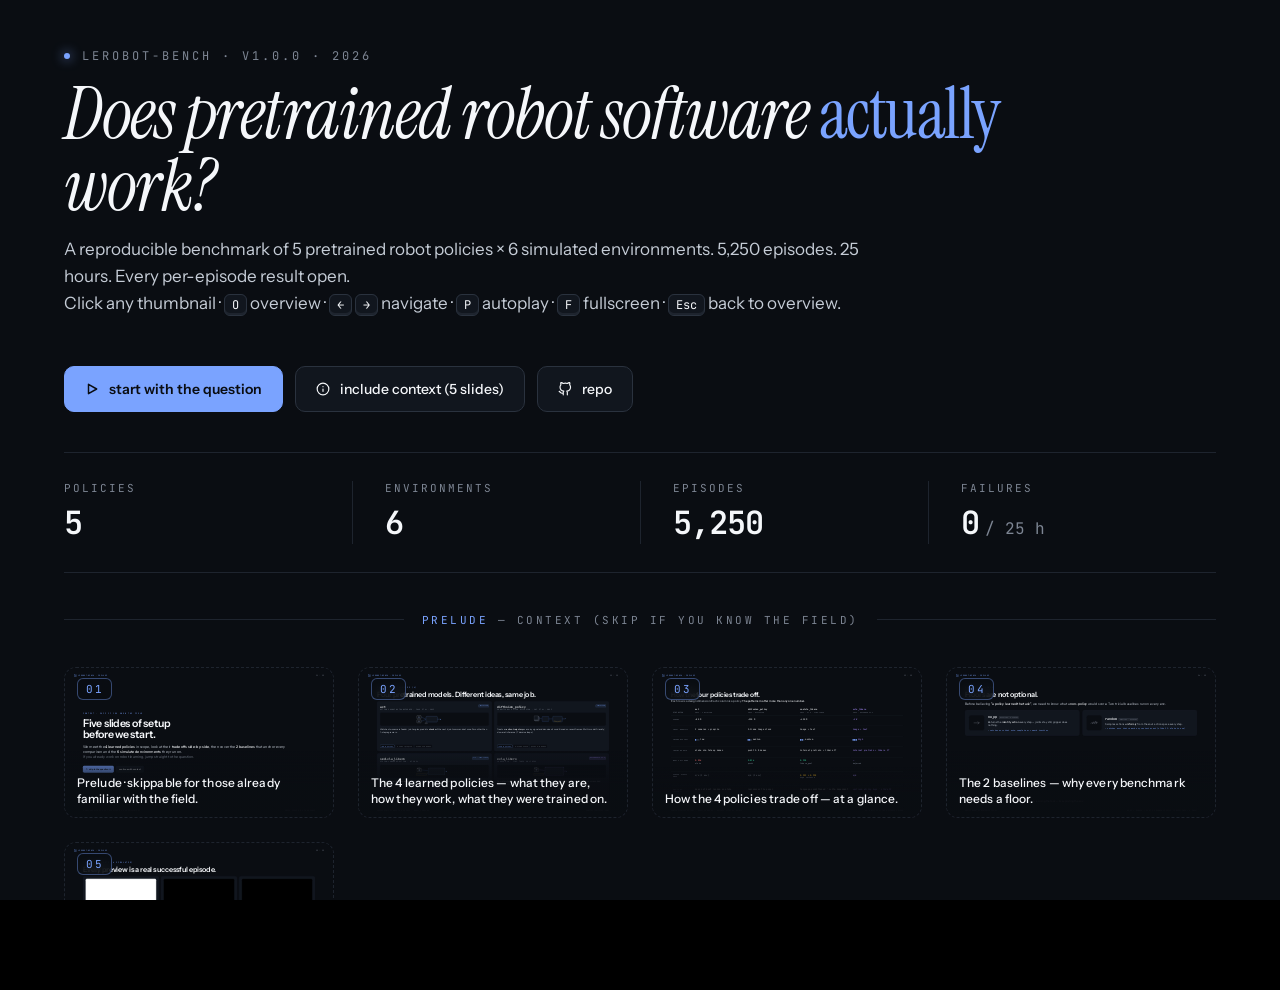
==== commit 903aaae6: "deck v6: bump §1 audit counter to 4 of 6 (ACT probe closed in prior commit)" ====
--- a/paper/deck/index.html
+++ b/paper/deck/index.html
@@ -1192,7 +1192,7 @@
   <div class="body" style="margin-top:14px;font-size:14px;color:var(--mute);">
     <span class="warm">Net for the headline:</span> smolvla × libero_10 sits under <em>two compounding caveats</em> (scope + truncation); <span style="color:var(--accent);">ACT × aloha caveat RESOLVED — 0.016 → 0.764 at paper settings (v1.0.2 probe).</span> External replication + cross-hardware variance: see slide 18 limitations.
   </div>
-  <div class="foot"><span>3 of 6 §1 audits closed · §§1.4–1.6 holding for probes</span><span class="src">docs/PIPELINE_ROADMAP.md</span></div>
+  <div class="foot"><span>4 of 6 §1 audits closed (incl. ACT probe RESOLVED) · §§1.4–1.6 holding</span><span class="src">docs/PIPELINE_ROADMAP.md</span></div>
 </section>
 
 <!-- ===================================================================== -->
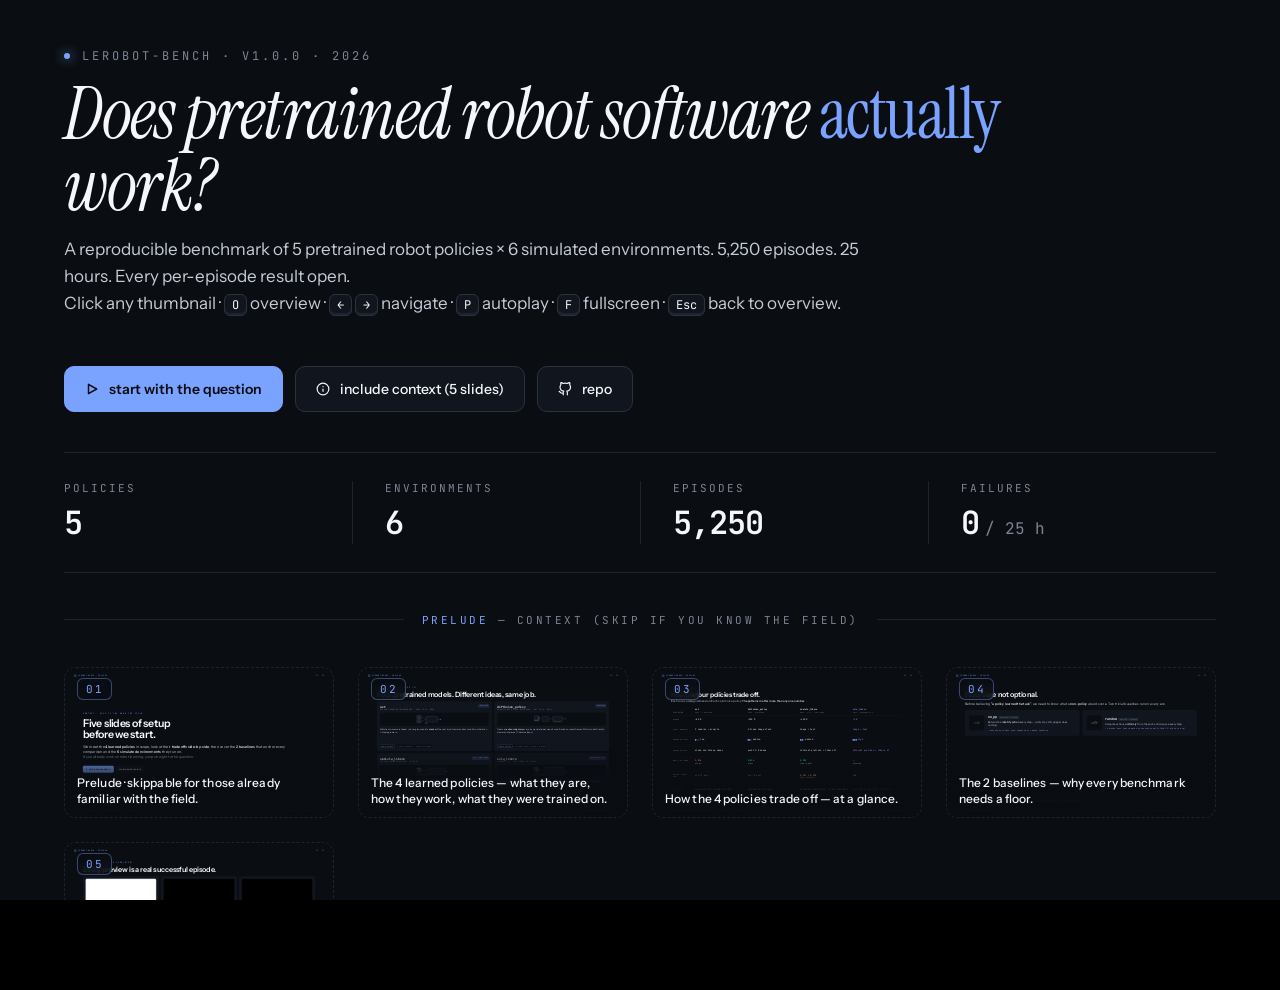
==== commit 93c9b919: "refactor(deck): hoist repeated chrome-mark icon to a single SVG symbol (#111) The chart-bar brand "c" ====
--- a/paper/deck/index.html
+++ b/paper/deck/index.html
@@ -450,6 +450,9 @@
       </g>
       <text x="30" y="28" text-anchor="middle" font-family="JetBrains Mono" font-size="9" fill="#7d8593">proprio</text>
     </symbol>
+
+    <!-- brand chrome-mark (chart-bar) — hoisted, reused in .brand headers -->
+    <symbol id="chrome-mark" viewBox="0 0 128 128" fill="none" stroke="currentColor" stroke-width="10" stroke-linecap="round" stroke-linejoin="round"><rect x="6" y="6" width="116" height="116" rx="22"/><line x1="34" y1="92" x2="34" y2="74"/><line x1="64" y1="92" x2="64" y2="58"/><line x1="94" y1="92" x2="94" y2="42"/></symbol>
   </defs>
 </svg>
 
@@ -511,7 +514,7 @@
 <!-- ===================================================================== -->
 <section class="slide active center" data-section="context" data-cap="Prelude · skippable for those already familiar with the field.">
   <div class="chrome context">
-    <div class="brand"><svg viewBox="0 0 128 128" fill="none" stroke="currentColor" stroke-width="10" stroke-linecap="round" stroke-linejoin="round"><rect x="6" y="6" width="116" height="116" rx="22"/><line x1="34" y1="92" x2="34" y2="74"/><line x1="64" y1="92" x2="64" y2="58"/><line x1="94" y1="92" x2="94" y2="42"/></svg> lerobot-bench · prelude</div>
+    <div class="brand"><svg viewBox="0 0 128 128"><use href="#chrome-mark"/></svg> lerobot-bench · prelude</div>
     <div class="num">C1<span class="of">/</span>C5</div>
   </div>
   <div style="max-width:1500px;">
@@ -539,7 +542,7 @@
 <!-- ===================================================================== -->
 <section class="slide" data-section="context" data-cap="The 4 learned policies — what they are, how they work, what they were trained on.">
   <div class="chrome context">
-    <div class="brand"><svg viewBox="0 0 128 128" fill="none" stroke="currentColor" stroke-width="10" stroke-linecap="round" stroke-linejoin="round"><rect x="6" y="6" width="116" height="116" rx="22"/><line x1="34" y1="92" x2="34" y2="74"/><line x1="64" y1="92" x2="64" y2="58"/><line x1="94" y1="92" x2="94" y2="42"/></svg> lerobot-bench · prelude</div>
+    <div class="brand"><svg viewBox="0 0 128 128"><use href="#chrome-mark"/></svg> lerobot-bench · prelude</div>
     <div class="num">C2<span class="of">/</span>C5</div>
   </div>
   <div class="title-block" style="margin-top:32px;">
@@ -690,7 +693,7 @@
 <!-- ===================================================================== -->
 <section class="slide" data-section="context" data-cap="How the 4 policies trade off — at a glance.">
   <div class="chrome context">
-    <div class="brand"><svg viewBox="0 0 128 128" fill="none" stroke="currentColor" stroke-width="10" stroke-linecap="round" stroke-linejoin="round"><rect x="6" y="6" width="116" height="116" rx="22"/><line x1="34" y1="92" x2="34" y2="74"/><line x1="64" y1="92" x2="64" y2="58"/><line x1="94" y1="92" x2="94" y2="42"/></svg> lerobot-bench · prelude</div>
+    <div class="brand"><svg viewBox="0 0 128 128"><use href="#chrome-mark"/></svg> lerobot-bench · prelude</div>
     <div class="num">C3<span class="of">/</span>C5</div>
   </div>
   <div class="title-block" style="margin-top:32px;">
@@ -773,7 +776,7 @@
 <!-- ===================================================================== -->
 <section class="slide" data-section="context" data-cap="The 2 baselines — why every benchmark needs a floor.">
   <div class="chrome context">
-    <div class="brand"><svg viewBox="0 0 128 128" fill="none" stroke="currentColor" stroke-width="10" stroke-linecap="round" stroke-linejoin="round"><rect x="6" y="6" width="116" height="116" rx="22"/><line x1="34" y1="92" x2="34" y2="74"/><line x1="64" y1="92" x2="64" y2="58"/><line x1="94" y1="92" x2="94" y2="42"/></svg> lerobot-bench · prelude</div>
+    <div class="brand"><svg viewBox="0 0 128 128"><use href="#chrome-mark"/></svg> lerobot-bench · prelude</div>
     <div class="num">C4<span class="of">/</span>C5</div>
   </div>
   <div class="title-block" style="margin-top:32px;">
@@ -829,7 +832,7 @@
 <!-- ===================================================================== -->
 <section class="slide" data-section="context" data-cap="The 6 simulated environments — every preview shows actual completion.">
   <div class="chrome context">
-    <div class="brand"><svg viewBox="0 0 128 128" fill="none" stroke="currentColor" stroke-width="10" stroke-linecap="round" stroke-linejoin="round"><rect x="6" y="6" width="116" height="116" rx="22"/><line x1="34" y1="92" x2="34" y2="74"/><line x1="64" y1="92" x2="64" y2="58"/><line x1="94" y1="92" x2="94" y2="42"/></svg> lerobot-bench · prelude</div>
+    <div class="brand"><svg viewBox="0 0 128 128"><use href="#chrome-mark"/></svg> lerobot-bench · prelude</div>
     <div class="num">C5<span class="of">/</span>C5</div>
   </div>
   <div class="title-block" style="margin-top:32px;">
@@ -914,7 +917,7 @@
 <!-- ===================================================================== -->
 <section class="slide" data-section="main" data-cap="The replication gap, in one table.">
   <div class="chrome">
-    <div class="brand"><svg viewBox="0 0 128 128" fill="none" stroke="currentColor" stroke-width="10" stroke-linecap="round" stroke-linejoin="round"><rect x="6" y="6" width="116" height="116" rx="22"/><line x1="34" y1="92" x2="34" y2="74"/><line x1="64" y1="92" x2="64" y2="58"/><line x1="94" y1="92" x2="94" y2="42"/></svg> lerobot-bench</div>
+    <div class="brand"><svg viewBox="0 0 128 128"><use href="#chrome-mark"/></svg> lerobot-bench</div>
     <div class="num">02<span class="of">/</span>22</div>
   </div>
   <div class="title-block" style="margin-top:36px;">
@@ -941,7 +944,7 @@
 <!-- ===================================================================== -->
 <section class="slide" data-section="main" data-cap="What a robot policy actually is — pixels → torques.">
   <div class="chrome">
-    <div class="brand"><svg viewBox="0 0 128 128" fill="none" stroke="currentColor" stroke-width="10" stroke-linecap="round" stroke-linejoin="round"><rect x="6" y="6" width="116" height="116" rx="22"/><line x1="34" y1="92" x2="34" y2="74"/><line x1="64" y1="92" x2="64" y2="58"/><line x1="94" y1="92" x2="94" y2="42"/></svg> lerobot-bench</div>
+    <div class="brand"><svg viewBox="0 0 128 128"><use href="#chrome-mark"/></svg> lerobot-bench</div>
     <div class="num">03<span class="of">/</span>22</div>
   </div>
   <div class="title-block" style="margin-top:36px;">
@@ -1003,7 +1006,7 @@
 <!-- ===================================================================== -->
 <section class="slide" data-section="main" data-cap="The 5×6 evaluation matrix.">
   <div class="chrome">
-    <div class="brand"><svg viewBox="0 0 128 128" fill="none" stroke="currentColor" stroke-width="10" stroke-linecap="round" stroke-linejoin="round"><rect x="6" y="6" width="116" height="116" rx="22"/><line x1="34" y1="92" x2="34" y2="74"/><line x1="64" y1="92" x2="64" y2="58"/><line x1="94" y1="92" x2="94" y2="42"/></svg> lerobot-bench</div>
+    <div class="brand"><svg viewBox="0 0 128 128"><use href="#chrome-mark"/></svg> lerobot-bench</div>
     <div class="num">04<span class="of">/</span>22</div>
   </div>
   <div class="title-block" style="margin-top:32px;">
@@ -1048,7 +1051,7 @@
 <!-- ===================================================================== -->
 <section class="slide" data-section="main" data-cap="Same model, same task — different outcomes (live).">
   <div class="chrome">
-    <div class="brand"><svg viewBox="0 0 128 128" fill="none" stroke="currentColor" stroke-width="10" stroke-linecap="round" stroke-linejoin="round"><rect x="6" y="6" width="116" height="116" rx="22"/><line x1="34" y1="92" x2="34" y2="74"/><line x1="64" y1="92" x2="64" y2="58"/><line x1="94" y1="92" x2="94" y2="42"/></svg> lerobot-bench</div>
+    <div class="brand"><svg viewBox="0 0 128 128"><use href="#chrome-mark"/></svg> lerobot-bench</div>
     <div class="num">05<span class="of">/</span>22</div>
   </div>
   <div class="title-block" style="margin-top:32px;">
@@ -1078,7 +1081,7 @@
 <!-- ===================================================================== -->
 <section class="slide center dark" data-section="main" data-cap="The headline gap — paper vs measured.">
   <div class="chrome">
-    <div class="brand"><svg viewBox="0 0 128 128" fill="none" stroke="currentColor" stroke-width="10" stroke-linecap="round" stroke-linejoin="round"><rect x="6" y="6" width="116" height="116" rx="22"/><line x1="34" y1="92" x2="34" y2="74"/><line x1="64" y1="92" x2="64" y2="58"/><line x1="94" y1="92" x2="94" y2="42"/></svg> lerobot-bench</div>
+    <div class="brand"><svg viewBox="0 0 128 128"><use href="#chrome-mark"/></svg> lerobot-bench</div>
     <div class="num">06<span class="of">/</span>22</div>
   </div>
   <div style="max-width:1620px;width:100%;">
@@ -1107,7 +1110,7 @@
 <!-- ===================================================================== -->
 <section class="slide" data-section="main" data-cap="Methodology — what we verified before making the claim.">
   <div class="chrome rigor">
-    <div class="brand"><svg viewBox="0 0 128 128" fill="none" stroke="currentColor" stroke-width="10" stroke-linecap="round" stroke-linejoin="round"><rect x="6" y="6" width="116" height="116" rx="22"/><line x1="34" y1="92" x2="34" y2="74"/><line x1="64" y1="92" x2="64" y2="58"/><line x1="94" y1="92" x2="94" y2="42"/></svg> lerobot-bench · methodology</div>
+    <div class="brand"><svg viewBox="0 0 128 128"><use href="#chrome-mark"/></svg> lerobot-bench · methodology</div>
     <div class="num">07<span class="of">/</span>22</div>
   </div>
   <div class="title-block" style="margin-top:32px;">
@@ -1156,7 +1159,7 @@
 <!-- ===================================================================== -->
 <section class="slide" data-section="main" data-cap="Methodology — what we have NOT yet ruled out.">
   <div class="chrome rigor">
-    <div class="brand"><svg viewBox="0 0 128 128" fill="none" stroke="currentColor" stroke-width="10" stroke-linecap="round" stroke-linejoin="round"><rect x="6" y="6" width="116" height="116" rx="22"/><line x1="34" y1="92" x2="34" y2="74"/><line x1="64" y1="92" x2="64" y2="58"/><line x1="94" y1="92" x2="94" y2="42"/></svg> lerobot-bench · methodology</div>
+    <div class="brand"><svg viewBox="0 0 128 128"><use href="#chrome-mark"/></svg> lerobot-bench · methodology</div>
     <div class="num">08<span class="of">/</span>22</div>
   </div>
   <div class="title-block" style="margin-top:32px;">
@@ -1200,7 +1203,7 @@
 <!-- ===================================================================== -->
 <section class="slide" data-section="main" data-cap="SmolVLA across all four LIBERO suites — full chart.">
   <div class="chrome">
-    <div class="brand"><svg viewBox="0 0 128 128" fill="none" stroke="currentColor" stroke-width="10" stroke-linecap="round" stroke-linejoin="round"><rect x="6" y="6" width="116" height="116" rx="22"/><line x1="34" y1="92" x2="34" y2="74"/><line x1="64" y1="92" x2="64" y2="58"/><line x1="94" y1="92" x2="94" y2="42"/></svg> lerobot-bench</div>
+    <div class="brand"><svg viewBox="0 0 128 128"><use href="#chrome-mark"/></svg> lerobot-bench</div>
     <div class="num">09<span class="of">/</span>22</div>
   </div>
   <div class="title-block" style="margin-top:32px;">
@@ -1218,7 +1221,7 @@
 <!-- ===================================================================== -->
 <section class="slide" data-section="main" data-cap="Where pretrained reproduces — and where it doesn't.">
   <div class="chrome">
-    <div class="brand"><svg viewBox="0 0 128 128" fill="none" stroke="currentColor" stroke-width="10" stroke-linecap="round" stroke-linejoin="round"><rect x="6" y="6" width="116" height="116" rx="22"/><line x1="34" y1="92" x2="34" y2="74"/><line x1="64" y1="92" x2="64" y2="58"/><line x1="94" y1="92" x2="94" y2="42"/></svg> lerobot-bench</div>
+    <div class="brand"><svg viewBox="0 0 128 128"><use href="#chrome-mark"/></svg> lerobot-bench</div>
     <div class="num">10<span class="of">/</span>22</div>
   </div>
   <div class="title-block" style="margin-top:32px;">
@@ -1248,7 +1251,7 @@
 <!-- ===================================================================== -->
 <section class="slide" data-section="main" data-cap="The honest floor — random does 5.2% on one env.">
   <div class="chrome">
-    <div class="brand"><svg viewBox="0 0 128 128" fill="none" stroke="currentColor" stroke-width="10" stroke-linecap="round" stroke-linejoin="round"><rect x="6" y="6" width="116" height="116" rx="22"/><line x1="34" y1="92" x2="34" y2="74"/><line x1="64" y1="92" x2="64" y2="58"/><line x1="94" y1="92" x2="94" y2="42"/></svg> lerobot-bench</div>
+    <div class="brand"><svg viewBox="0 0 128 128"><use href="#chrome-mark"/></svg> lerobot-bench</div>
     <div class="num">11<span class="of">/</span>22</div>
   </div>
   <div class="title-block" style="margin-top:32px;">
@@ -1281,7 +1284,7 @@
 <!-- ===================================================================== -->
 <section class="slide center" data-section="main" data-cap="The protocol — 5 seeds × 50 episodes per cell.">
   <div class="chrome">
-    <div class="brand"><svg viewBox="0 0 128 128" fill="none" stroke="currentColor" stroke-width="10" stroke-linecap="round" stroke-linejoin="round"><rect x="6" y="6" width="116" height="116" rx="22"/><line x1="34" y1="92" x2="34" y2="74"/><line x1="64" y1="92" x2="64" y2="58"/><line x1="94" y1="92" x2="94" y2="42"/></svg> lerobot-bench</div>
+    <div class="brand"><svg viewBox="0 0 128 128"><use href="#chrome-mark"/></svg> lerobot-bench</div>
     <div class="num">12<span class="of">/</span>22</div>
   </div>
   <div style="max-width:1620px;width:100%;">
@@ -1311,7 +1314,7 @@
 <!-- ===================================================================== -->
 <section class="slide" data-section="main" data-cap="XVLA deferral — two patched + one unresolved upstream bug.">
   <div class="chrome">
-    <div class="brand"><svg viewBox="0 0 128 128" fill="none" stroke="currentColor" stroke-width="10" stroke-linecap="round" stroke-linejoin="round"><rect x="6" y="6" width="116" height="116" rx="22"/><line x1="34" y1="92" x2="34" y2="74"/><line x1="64" y1="92" x2="64" y2="58"/><line x1="94" y1="92" x2="94" y2="42"/></svg> lerobot-bench</div>
+    <div class="brand"><svg viewBox="0 0 128 128"><use href="#chrome-mark"/></svg> lerobot-bench</div>
     <div class="num">13<span class="of">/</span>22</div>
   </div>
   <div class="title-block" style="margin-top:32px;">
@@ -1346,7 +1349,7 @@
 <!-- ===================================================================== -->
 <section class="slide" data-section="main" data-cap="The infrastructure that survives 25 hours unattended.">
   <div class="chrome">
-    <div class="brand"><svg viewBox="0 0 128 128" fill="none" stroke="currentColor" stroke-width="10" stroke-linecap="round" stroke-linejoin="round"><rect x="6" y="6" width="116" height="116" rx="22"/><line x1="34" y1="92" x2="34" y2="74"/><line x1="64" y1="92" x2="64" y2="58"/><line x1="94" y1="92" x2="94" y2="42"/></svg> lerobot-bench</div>
+    <div class="brand"><svg viewBox="0 0 128 128"><use href="#chrome-mark"/></svg> lerobot-bench</div>
     <div class="num">14<span class="of">/</span>22</div>
   </div>
   <div class="title-block" style="margin-top:32px;">
@@ -1393,7 +1396,7 @@
 <!-- ===================================================================== -->
 <section class="slide" data-section="main" data-cap="Four artifacts shipping under MIT.">
   <div class="chrome">
-    <div class="brand"><svg viewBox="0 0 128 128" fill="none" stroke="currentColor" stroke-width="10" stroke-linecap="round" stroke-linejoin="round"><rect x="6" y="6" width="116" height="116" rx="22"/><line x1="34" y1="92" x2="34" y2="74"/><line x1="64" y1="92" x2="64" y2="58"/><line x1="94" y1="92" x2="94" y2="42"/></svg> lerobot-bench</div>
+    <div class="brand"><svg viewBox="0 0 128 128"><use href="#chrome-mark"/></svg> lerobot-bench</div>
     <div class="num">15<span class="of">/</span>22</div>
   </div>
   <div class="title-block" style="margin-top:32px;">
@@ -1434,7 +1437,7 @@
 <!-- ===================================================================== -->
 <section class="slide" data-section="main" data-cap="Five minutes to first verified result.">
   <div class="chrome">
-    <div class="brand"><svg viewBox="0 0 128 128" fill="none" stroke="currentColor" stroke-width="10" stroke-linecap="round" stroke-linejoin="round"><rect x="6" y="6" width="116" height="116" rx="22"/><line x1="34" y1="92" x2="34" y2="74"/><line x1="64" y1="92" x2="64" y2="58"/><line x1="94" y1="92" x2="94" y2="42"/></svg> lerobot-bench</div>
+    <div class="brand"><svg viewBox="0 0 128 128"><use href="#chrome-mark"/></svg> lerobot-bench</div>
     <div class="num">16<span class="of">/</span>22</div>
   </div>
   <div class="title-block" style="margin-top:36px;">
@@ -1462,7 +1465,7 @@
 <!-- ===================================================================== -->
 <section class="slide" data-section="main" data-cap="Add a policy in one PR — six lines of YAML.">
   <div class="chrome">
-    <div class="brand"><svg viewBox="0 0 128 128" fill="none" stroke="currentColor" stroke-width="10" stroke-linecap="round" stroke-linejoin="round"><rect x="6" y="6" width="116" height="116" rx="22"/><line x1="34" y1="92" x2="34" y2="74"/><line x1="64" y1="92" x2="64" y2="58"/><line x1="94" y1="92" x2="94" y2="42"/></svg> lerobot-bench</div>
+    <div class="brand"><svg viewBox="0 0 128 128"><use href="#chrome-mark"/></svg> lerobot-bench</div>
     <div class="num">17<span class="of">/</span>22</div>
   </div>
   <div class="title-block" style="margin-top:36px;">
@@ -1488,7 +1491,7 @@
 <!-- ===================================================================== -->
 <section class="slide" data-section="main" data-cap="Three honest limits — the rest are in the paper.">
   <div class="chrome">
-    <div class="brand"><svg viewBox="0 0 128 128" fill="none" stroke="currentColor" stroke-width="10" stroke-linecap="round" stroke-linejoin="round"><rect x="6" y="6" width="116" height="116" rx="22"/><line x1="34" y1="92" x2="34" y2="74"/><line x1="64" y1="92" x2="64" y2="58"/><line x1="94" y1="92" x2="94" y2="42"/></svg> lerobot-bench</div>
+    <div class="brand"><svg viewBox="0 0 128 128"><use href="#chrome-mark"/></svg> lerobot-bench</div>
     <div class="num">18<span class="of">/</span>22</div>
   </div>
   <div class="title-block" style="margin-top:36px;">
@@ -1523,7 +1526,7 @@
 <!-- ===================================================================== -->
 <section class="slide" data-section="main" data-cap="How we say 'different' — Wilson, bootstrap, MDE.">
   <div class="chrome">
-    <div class="brand"><svg viewBox="0 0 128 128" fill="none" stroke="currentColor" stroke-width="10" stroke-linecap="round" stroke-linejoin="round"><rect x="6" y="6" width="116" height="116" rx="22"/><line x1="34" y1="92" x2="34" y2="74"/><line x1="64" y1="92" x2="64" y2="58"/><line x1="94" y1="92" x2="94" y2="42"/></svg> lerobot-bench</div>
+    <div class="brand"><svg viewBox="0 0 128 128"><use href="#chrome-mark"/></svg> lerobot-bench</div>
     <div class="num">19<span class="of">/</span>22</div>
   </div>
   <div class="title-block" style="margin-top:36px;">
@@ -1546,7 +1549,7 @@
 <!-- ===================================================================== -->
 <section class="slide" data-section="main" data-cap="v1.1 — what we'd add next.">
   <div class="chrome">
-    <div class="brand"><svg viewBox="0 0 128 128" fill="none" stroke="currentColor" stroke-width="10" stroke-linecap="round" stroke-linejoin="round"><rect x="6" y="6" width="116" height="116" rx="22"/><line x1="34" y1="92" x2="34" y2="74"/><line x1="64" y1="92" x2="64" y2="58"/><line x1="94" y1="92" x2="94" y2="42"/></svg> lerobot-bench</div>
+    <div class="brand"><svg viewBox="0 0 128 128"><use href="#chrome-mark"/></svg> lerobot-bench</div>
     <div class="num">20<span class="of">/</span>22</div>
   </div>
   <div class="title-block" style="margin-top:36px;">
@@ -1569,7 +1572,7 @@
 <!-- ===================================================================== -->
 <section class="slide center" data-section="main" data-cap="Standing on open shoulders.">
   <div class="chrome">
-    <div class="brand"><svg viewBox="0 0 128 128" fill="none" stroke="currentColor" stroke-width="10" stroke-linecap="round" stroke-linejoin="round"><rect x="6" y="6" width="116" height="116" rx="22"/><line x1="34" y1="92" x2="34" y2="74"/><line x1="64" y1="92" x2="64" y2="58"/><line x1="94" y1="92" x2="94" y2="42"/></svg> lerobot-bench</div>
+    <div class="brand"><svg viewBox="0 0 128 128"><use href="#chrome-mark"/></svg> lerobot-bench</div>
     <div class="num">21<span class="of">/</span>22</div>
   </div>
   <div style="max-width:1620px;">
@@ -1592,7 +1595,7 @@
 <!-- ===================================================================== -->
 <section class="slide center dark" data-section="main" data-cap="The takeaway — the protocol is the contribution.">
   <div class="chrome">
-    <div class="brand"><svg viewBox="0 0 128 128" fill="none" stroke="currentColor" stroke-width="10" stroke-linecap="round" stroke-linejoin="round"><rect x="6" y="6" width="116" height="116" rx="22"/><line x1="34" y1="92" x2="34" y2="74"/><line x1="64" y1="92" x2="64" y2="58"/><line x1="94" y1="92" x2="94" y2="42"/></svg> lerobot-bench</div>
+    <div class="brand"><svg viewBox="0 0 128 128"><use href="#chrome-mark"/></svg> lerobot-bench</div>
     <div class="num">22<span class="of">/</span>22</div>
   </div>
   <div style="text-align:left;max-width:1620px;">
@@ -1610,7 +1613,7 @@
 <!-- ===================================================================== -->
 <section class="slide" data-section="outro" data-cap="Supplementary — paper vs measured, all 5 points.">
   <div class="chrome">
-    <div class="brand"><svg viewBox="0 0 128 128" fill="none" stroke="currentColor" stroke-width="10" stroke-linecap="round" stroke-linejoin="round"><rect x="6" y="6" width="116" height="116" rx="22"/><line x1="34" y1="92" x2="34" y2="74"/><line x1="64" y1="92" x2="64" y2="58"/><line x1="94" y1="92" x2="94" y2="42"/></svg> lerobot-bench · supplementary</div>
+    <div class="brand"><svg viewBox="0 0 128 128"><use href="#chrome-mark"/></svg> lerobot-bench · supplementary</div>
     <div class="num">S1<span class="of">/</span>S2</div>
   </div>
   <div class="title-block" style="margin-top:32px;">
@@ -1631,7 +1634,7 @@
 <!-- ===================================================================== -->
 <section class="slide" data-section="outro" data-cap="Supplementary — research extensions beyond v1.x.">
   <div class="chrome">
-    <div class="brand"><svg viewBox="0 0 128 128" fill="none" stroke="currentColor" stroke-width="10" stroke-linecap="round" stroke-linejoin="round"><rect x="6" y="6" width="116" height="116" rx="22"/><line x1="34" y1="92" x2="34" y2="74"/><line x1="64" y1="92" x2="64" y2="58"/><line x1="94" y1="92" x2="94" y2="42"/></svg> lerobot-bench · supplementary</div>
+    <div class="brand"><svg viewBox="0 0 128 128"><use href="#chrome-mark"/></svg> lerobot-bench · supplementary</div>
     <div class="num">S2<span class="of">/</span>S2</div>
   </div>
   <div class="title-block" style="margin-top:32px;">
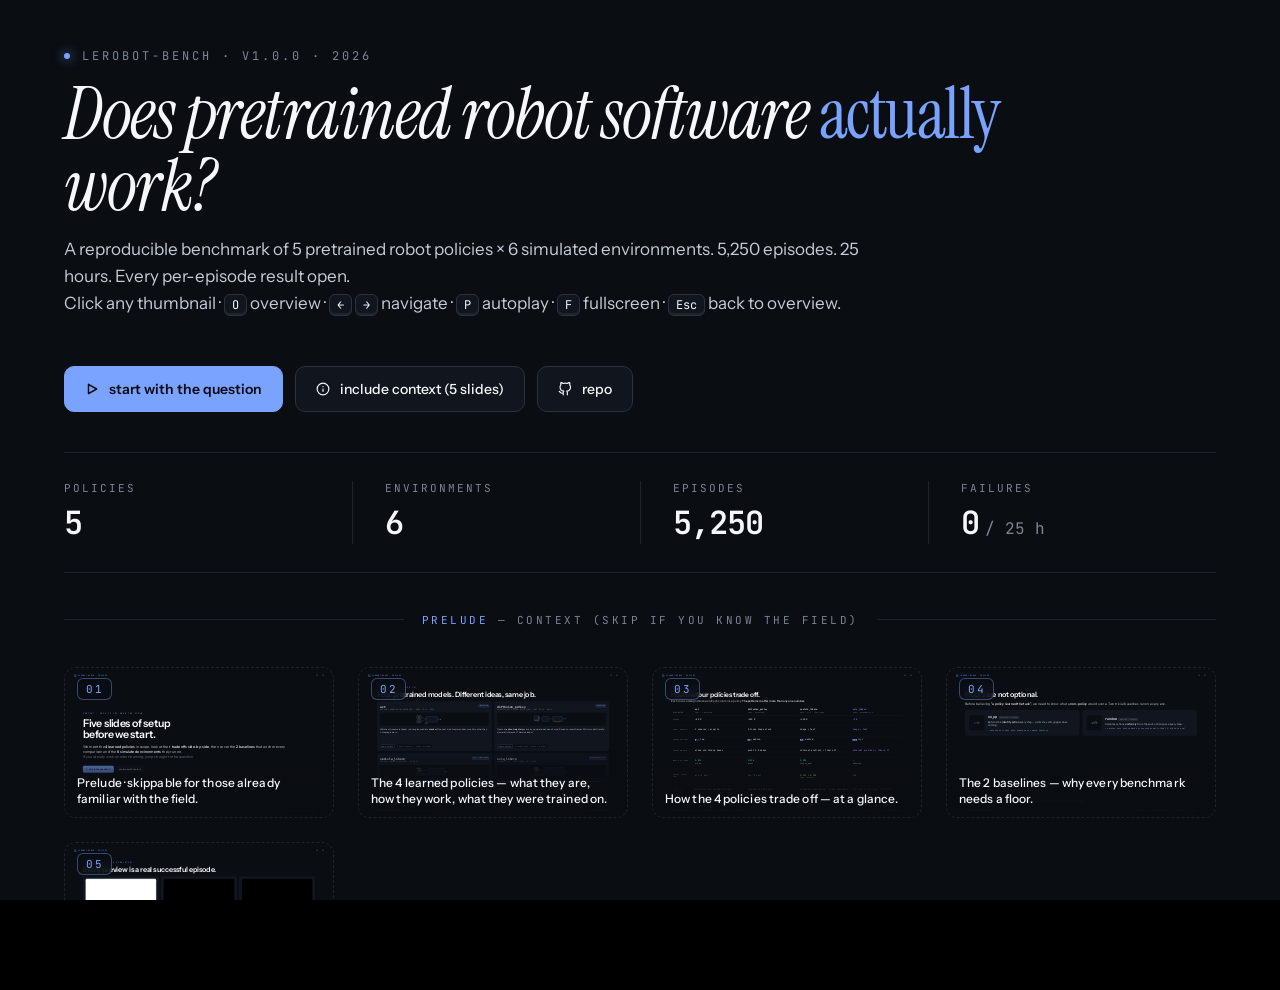
==== commit e1eb151c: "docs(act): reframe ACT × aloha as normalization-fix, not temporal ensembling (paper/deck/index.html)" ====
--- a/paper/deck/index.html
+++ b/paper/deck/index.html
@@ -744,7 +744,7 @@
       </tr>
       <tr>
         <td class="dim">best cell here</td>
-        <td class="v-fail"><span class="num">0.016</span><span class="lo">aloha</span></td>
+        <td class="v-ok"><span class="num">0.824</span><span class="lo">aloha</span></td>
         <td class="v-ok"><span class="num">0.816</span><span class="lo">pusht</span></td>
         <td class="v-ok"><span class="num">0.928</span><span class="lo">libero_goal</span></td>
         <td class="v-def">—<span class="lo">deferred</span></td>
@@ -933,10 +933,10 @@
     <tr><td class="policy">smolvla · libero_object <span style="color:var(--warm);">⚠</span></td><td class="paper">0.96 <span style="color:var(--mute);font-size:12px;">(10-task avg)</span></td><td class="measured bad">0.528 <span style="color:var(--mute);font-size:12px;">(task 0)</span></td><td class="delta">−43.2 pp*</td></tr>
     <tr><td class="policy">smolvla · libero_spatial <span style="color:var(--warm);">⚠</span></td><td class="paper">0.90 <span style="color:var(--mute);font-size:12px;">(10-task avg)</span></td><td class="measured warn">0.776 <span style="color:var(--mute);font-size:12px;">(task 0)</span></td><td class="delta">−12.4 pp*</td></tr>
     <tr><td class="policy">smolvla · libero_goal <span style="color:var(--warm);">⚠</span></td><td class="paper">0.92 <span style="color:var(--mute);font-size:12px;">(10-task avg)</span></td><td class="measured ok">0.928 <span style="color:var(--mute);font-size:12px;">(task 0)</span></td><td class="delta">+0.8 pp*</td></tr>
-    <tr><td class="policy">act · aloha_transfer_cube <span style="color:var(--warm);">⚠</span></td><td class="paper">0.50 <span style="color:var(--mute);font-size:12px;">(human teleop)</span></td><td class="measured bad">0.016 <span style="color:var(--mute);font-size:12px;">(Hub default)</span><br><span style="color:var(--accent);font-weight:600;">→ 0.764</span> <span style="color:var(--mute);font-size:12px;">(paper settings**)</span></td><td class="delta">−48 pp<br><span style="color:var(--accent);">+26 pp**</span></td></tr>
-    <tr><td class="policy">diffusion_policy · pusht</td><td class="paper">0.83</td><td class="measured ok">0.816</td><td class="delta">−1.4 pp</td></tr>
+    <tr><td class="policy">act · aloha_transfer_cube</td><td class="paper">0.50 <span style="color:var(--mute);font-size:12px;">(human teleop)</span></td><td class="measured ok">0.824 <span style="color:var(--mute);font-size:12px;">[.772, .866]</span><br><span style="color:var(--mute);font-size:12px;">our norm bug fixed (#51)**</span></td><td class="delta">+32 pp</td></tr>
+    <tr><td class="policy">diffusion_policy · pusht</td><td class="paper">0.654 <span class="lo" style="display:inline;color:var(--mute);font-size:12px;">(Hub card)</span></td><td class="measured ok">0.816</td><td class="delta">+16.2 pp†</td></tr>
   </table>
-  <div class="foot"><span>* smolvla scope · ** act default vs paper inference (temporal_ensemble_coeff=0.01, n_action_steps=1) — v1.0.2 probe</span><span class="src">results.parquet · PROBE_RESULTS_V1.0.1.md</span></div>
+  <div class="foot"><span>* smolvla scope · ** v1.0.0's 0.016 was OUR eval-harness normalization bug (skipped stats on observation.images.top); fixed in #51. 2×2 ablation: norm fix 0.016→0.812, inference settings a wash · † our final_reward≥0.95 over-counts vs the Hub card's sticky any(is_success) — see SUCCESS_CRITERION_AUDIT</span><span class="src">results.parquet · results/probes/act-norm-ablation/</span></div>
 </section>
 
 <!-- ===================================================================== -->
@@ -1032,7 +1032,7 @@
         ⚠ Coverage is <em>skewed toward SmolVLA</em> (4 of the 6 non-baseline cells) because LIBERO publishes 4 per-suite fine-tunes. ACT and Diffusion Policy each have only one home env.
       </div>
       <div class="body" style="font-size:20px;color:var(--dim);">
-        <em>22 runnable cells.</em> 107 dispatched (each baseline splits per env). 0 failures over 25 hours.
+        <em>22 runnable cells.</em> 110 dispatched (each baseline splits per env). 0 failures over 25 hours. Two slow cells — <span class="mono">diffusion_policy × pusht</span> and <span class="mono">xvla × libero_10</span> — were auto-downscoped to 125 episodes by the calibration latency rule.
       </div>
       <div class="matrix-key" style="margin-top:4px;">
         <span><span class="sw" style="background:var(--ok);"></span>rate &gt; .70</span>
@@ -1098,7 +1098,7 @@
       </div>
     </div>
     <div class="body-lg" style="margin-top:32px;font-size:24px;">
-      <span class="warm">⚠ Two compounding caveats.</span> The 0.252 is (a) a <em>single task</em> vs the paper's <em>10-task average</em> (audit PR #84), and (b) <em>truncated at 520 steps</em> while the canonical LIBERO protocol allows 600 — and <span class="ink">74.8% of our episodes hit the cap</span> (audit PR #89).<br>
+      <span class="warm">⚠ Two compounding caveats.</span> The 0.252 is (a) a <em>single task</em> vs the paper's <em>10-task average</em> (audit PR #84), and (b) <em>truncated at 520 steps</em> while the canonical LIBERO protocol allows 600 — and <span class="ink">74.8% of our <em>failed</em> libero_10 episodes hit the cap</span> (audit PR #89).<br>
       The number is statistically tight (Wilson 95% CI <span class="mono ink">[.202, .309]</span>, MDE <span class="mono">12.3 pp</span>) but is a <em>lower bound</em> on this checkpoint's true single-task success rate. <em>Not</em> a paper-replication gap until v1.1 fixes both.
     </div>
   </div>
@@ -1178,9 +1178,9 @@
     <div class="audit ok">
       <div class="glyph">✓</div>
       <div class="body-block">
-        <span class="lab">PR #86 · inference settings — ACT temporal ensembling · <span style="color:var(--accent);">v1.0.2 PROBE RESOLVED</span></span>
-        <h5>Hub ships <span class="mono">temporal_ensemble_coeff=None, n_action_steps=100</span>; Zhao 2023 Table I used <span class="mono">coeff=0.01, n=1</span>.</h5>
-        <p>Probe at paper settings: <span class="ink" style="font-weight:600;">0.764 [0.708, 0.812]</span> vs v1.0.0 default <span class="mono">0.016</span> — Wilson CIs disjoint by an order of magnitude. The 0.016 was Hub-default inference; the architecture clears paper on this env at correct settings. (See PROBE_RESULTS_V1.0.1.md.)</p>
+        <span class="lab">#51 · OUR normalization bug — ACT × aloha · <span style="color:var(--accent);">v1.0.2 ROOT-CAUSED</span></span>
+        <h5>Our eval harness silently skipped dataset norm stats on <span class="mono">observation.images.top</span>, feeding ACT un-normalized images. Our bug, fixed in #51.</h5>
+        <p>Controlled 2×2 (norm {buggy, fixed} × inference {Hub, paper}): <span class="mono">buggy=0.016</span> either way; <span class="mono">fixed=0.812</span> (Hub) / <span class="mono">0.768</span> (paper) — overlapping CIs. Recovery is 100% the norm fix, 0% temporal ensembling (a wash). Canonical: <span class="ink" style="font-weight:600;">0.824 [.772, .866]</span>. (results/probes/act-norm-ablation/.)</p>
       </div>
     </div>
     <div class="audit warn">
@@ -1188,14 +1188,14 @@
       <div class="body-block">
         <span class="lab">PR #89 · success criterion + step cap — under-count</span>
         <h5>LIBERO <span class="mono">max_steps={280, 280, 300, 520}</span> vs canonical <span class="mono">600</span>. PushT + Aloha success rules also non-canonical.</h5>
-        <p>74.8% of <span class="mono">smolvla × libero_10</span> episodes hit our 520-step cap → the 0.252 is a <em>lower bound</em>. Aloha accepts <span class="mono">reward ∈ {1..4}</span> vs ACT paper's <span class="mono">reward == 4</span>. v1.1 adopts canonical (PR #90 lands selectable rules).</p>
+        <p>74.8% of <em>failed</em> <span class="mono">smolvla × libero_10</span> episodes hit our 520-step cap → the 0.252 is a <em>lower bound</em>. Aloha accepts <span class="mono">reward ∈ {1..4}</span> vs ACT paper's <span class="mono">reward == 4</span>. v1.1 adopts canonical (PR #90 lands selectable rules).</p>
       </div>
     </div>
   </div>
   <div class="body" style="margin-top:14px;font-size:14px;color:var(--mute);">
-    <span class="warm">Net for the headline:</span> smolvla × libero_10 sits under <em>two compounding caveats</em> (scope + truncation); <span style="color:var(--accent);">ACT × aloha caveat RESOLVED — 0.016 → 0.764 at paper settings (v1.0.2 probe).</span> External replication + cross-hardware variance: see slide 18 limitations.
-  </div>
-  <div class="foot"><span>4 of 6 §1 audits closed (incl. ACT probe RESOLVED) · §§1.4–1.6 holding</span><span class="src">docs/PIPELINE_ROADMAP.md</span></div>
+    <span class="warm">Net for the headline:</span> smolvla × libero_10 sits under <em>two compounding caveats</em> (scope + truncation); <span style="color:var(--accent);">ACT × aloha root-caused — we found and fixed our OWN harness normalization bug (#51); canonical 0.824.</span> External replication + cross-hardware variance: see slide 18 limitations.
+  </div>
+  <div class="foot"><span>4 of 6 §1 audits closed (incl. ACT norm bug root-caused) · §§1.4–1.6 holding</span><span class="src">docs/PIPELINE_ROADMAP.md</span></div>
 </section>
 
 <!-- ===================================================================== -->
@@ -1226,7 +1226,7 @@
   </div>
   <div class="title-block" style="margin-top:32px;">
     <span class="eyebrow">classical heads on their home env</span>
-    <h2 class="h-2">One reproduces. The other <span class="accent">does not.</span></h2>
+    <h2 class="h-2">Both reproduce — once we fixed <span class="accent">our own bug.</span></h2>
   </div>
   <div class="pair">
     <div class="card">
@@ -1236,12 +1236,12 @@
     </div>
     <div class="card">
       <div class="vid-wrap"><video src="../../docs/assets/rollouts/loops/act-aloha-fail.mp4" autoplay muted loop playsinline></video></div>
-      <div class="stat fail">0.016<span style="font-size:24px;color:var(--warm);vertical-align:super;margin-left:6px;">⚠</span></div>
-      <div class="meta">act · aloha_transfer_cube · 95% CI [.01, .04]</div>
+      <div class="stat ok">0.824</div>
+      <div class="meta">act · aloha_transfer_cube · 95% CI [.772, .866] · norm bug fixed (#51)</div>
     </div>
   </div>
   <div class="body" style="margin-top:14px;max-width:none;text-align:center;font-size:22px;">
-    Diffusion Policy on PushT reproduces. <span class="warm">⚠ ACT's 0.016 likely reflects missing temporal ensembling</span> (PR #86 audit) — pending a 1-seed probe with paper settings before we restate it.
+    Diffusion Policy on PushT measures 0.816 — +16.2 pp <em>above</em> the Hub card's 0.654, consistent with our lax final_reward≥0.95 over-counting the card's sticky rule. <span class="warm">ACT's 0.016 was OUR eval-harness normalization bug</span> — we skipped dataset stats on the top camera, fixed in #51. Canonical: <strong>0.824 [.772, .866]</strong>. A 2×2 ablation confirms recovery is the norm fix (0.016→0.812), not temporal ensembling (a wash).
   </div>
   <div class="foot"><span>lerobot/diffusion_pusht · lerobot/act_aloha_sim_transfer_cube_human</span><span class="src">paper §4</span></div>
 </section>
@@ -1271,8 +1271,8 @@
       <div class="body" style="font-size:19px;">
         The success threshold rewards <em>any</em> contact event.<br>
         A policy needs to <em>beat this number</em> to claim it learned the task.<br><br>
-        <span class="ink">ACT scores 1.6% on the same cell</span> — <em>at our default inference settings.</em><br>
-        <span style="color:var(--accent);font-weight:600;">✓ v1.0.2 probe at paper inference settings (coeff=0.01, n=1): 76.4% [70.8%, 81.2%].</span> The Hub-default reading was missing temporal ensembling; the architecture clears random-baseline by ~67 pp at correct settings.
+        <span class="ink">ACT scored 1.6% on the same cell</span> — <em>under our own normalization bug.</em><br>
+        <span style="color:var(--accent);font-weight:600;">✓ Fixed in #51: canonical 82.4% [77.2%, 86.6%].</span> The 1.6% was our harness skipping image norm stats — not the architecture. With norm fixed, ACT clears the random baseline by ~74 pp.
       </div>
     </div>
   </div>
@@ -1383,7 +1383,7 @@
         <g transform="translate(1140,180)" stroke="#34d399" stroke-width="2.4" fill="none" stroke-linecap="round" stroke-linejoin="round">
           <polyline points="-12,2 -4,10 14,-10"/><circle cx="0" cy="0" r="20" stroke-width="1.6"/></g>
         <text x="1340" y="178" text-anchor="middle" font-family="Instrument Sans" font-size="26" font-weight="600" fill="#34d399">sweep complete</text>
-        <text x="1340" y="214" text-anchor="middle" font-family="JetBrains Mono" font-size="14" fill="#c5ccd6">107 cells · 0 failures · 5,250 episodes</text>
+        <text x="1340" y="214" text-anchor="middle" font-family="JetBrains Mono" font-size="14" fill="#c5ccd6">110 cells · 0 failures · 5,250 episodes</text>
         <text x="1340" y="240" text-anchor="middle" font-family="JetBrains Mono" font-size="14" fill="#c5ccd6">25 h wall · cell-boundary resume</text></g>
       <text x="800" y="335" text-anchor="middle" font-family="JetBrains Mono" font-size="14" fill="#7d8593" letter-spacing="2">RUN AGAIN — THE PARQUET ROWS MATCH</text>
     </svg>
@@ -1620,13 +1620,13 @@
     <span class="eyebrow accent">supplementary · for the technically curious</span>
     <h2 class="h-2">Paper-reported vs measured. <span class="serif-it accent">One picture.</span></h2>
   </div>
-  <div class="fig-embed">
-    <img src="../../docs/assets/fig-replication-scatter.png" alt="Paper-reported vs measured success rate scatter, with Wilson 95% CI error bars; classical heads on the diagonal, SmolVLA scatters below.">
+  <div class="fig-embed" style="background:var(--bg);">
+    <img src="../figures/deck/replication_scatter.png" alt="Paper-reported vs measured success rate scatter, with Wilson 95% CI error bars; classical heads near the diagonal, SmolVLA cells below, plus the hollow ACT paper-settings probe point.">
   </div>
   <div class="body" style="margin-top:8px;font-size:18px;color:var(--mute);">
-    Above the diagonal = beat the paper. Below = missed it. Classical heads sit on the line; the VLA scatters below — and the gap correlates with task complexity. <span class="warm">All caveats from slide 08 apply.</span>
-  </div>
-  <div class="foot"><span>scripts/replication_scatter.py · results.parquet + configs/policies.yaml</span><span class="src">docs/assets/fig-replication-scatter.png</span></div>
+    Above the diagonal = beat the paper. Below = missed it. Grey = inside the MDE band (agrees with paper); the hollow point is ACT at paper inference settings (the v1.0.2 probe). <span class="warm">All caveats from slide 08 apply.</span>
+  </div>
+  <div class="foot"><span>render-figures replication_scatter · results.parquet + configs/policies.yaml</span><span class="src">paper/figures/deck/replication_scatter.png</span></div>
 </section>
 
 <!-- ===================================================================== -->
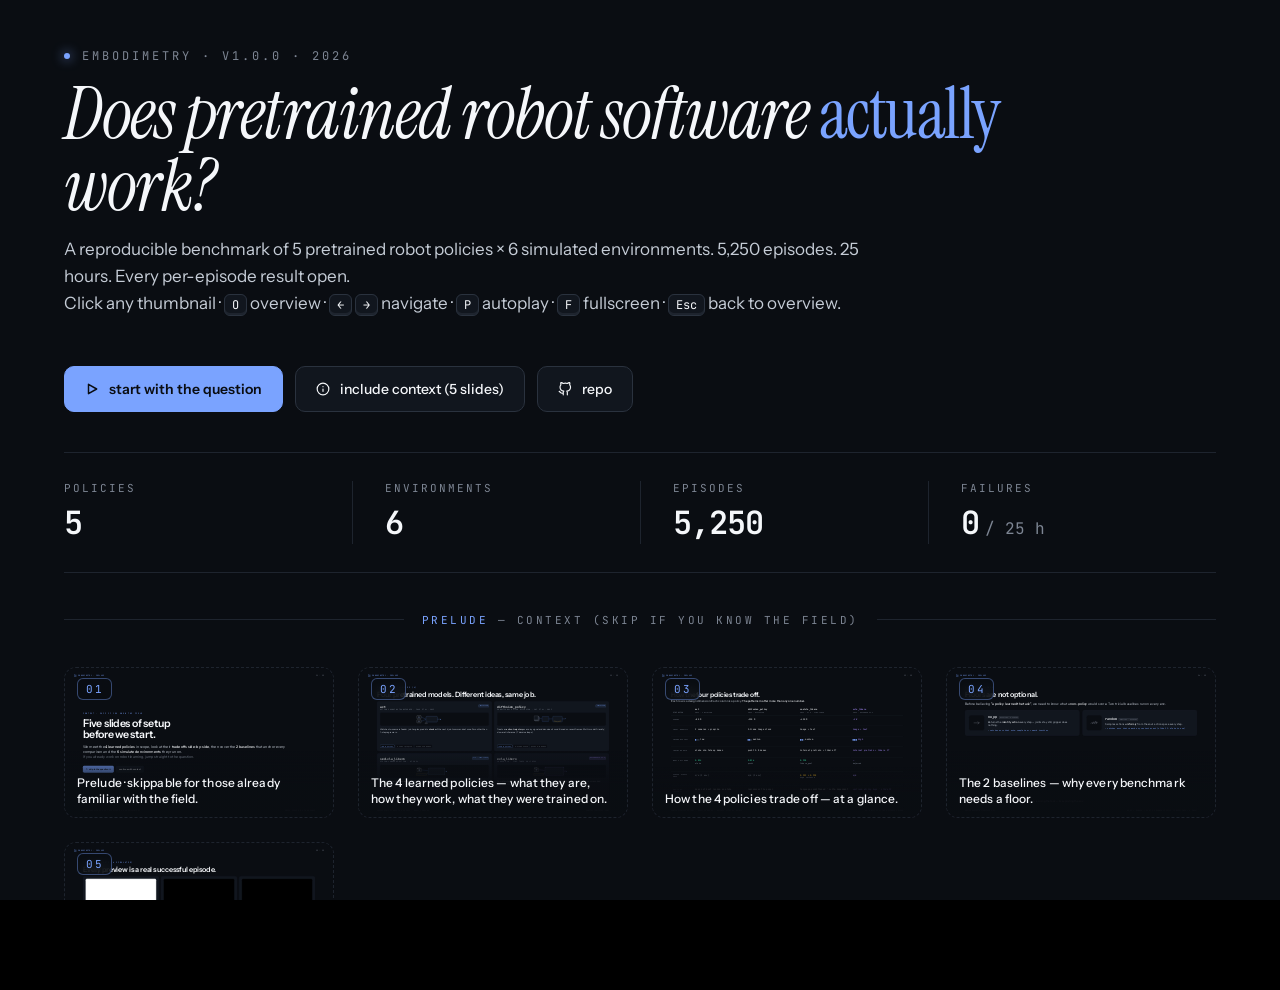
==== commit a7e147e6: "fix(rename): keep github.com/thrmnn/lerobot-bench URLs until repo rename The rename PR rewrote git-c" ====
--- a/paper/deck/index.html
+++ b/paper/deck/index.html
@@ -3,7 +3,7 @@
 <head>
 <meta charset="utf-8">
 <meta name="viewport" content="width=1920, initial-scale=1">
-<title>lerobot-bench v1 — does pretrained robot software actually work?</title>
+<title>embodimetry v1 — does pretrained robot software actually work?</title>
 <meta name="description" content="A reproducible benchmark of 5 pretrained robot policies × 6 simulated environments. 5,250 episodes, 25 hours, every per-episode result open.">
 <link rel="icon" href="../../docs/assets/mark.svg">
 <link rel="preconnect" href="https://fonts.googleapis.com">
@@ -462,7 +462,7 @@
 <div id="overview">
   <header class="ov-head">
     <div class="left">
-      <div class="ov-eyebrow"><span class="dot"></span>lerobot-bench · v1.0.0 · 2026</div>
+      <div class="ov-eyebrow"><span class="dot"></span>embodimetry · v1.0.0 · 2026</div>
       <h1 class="ov-h1">Does pretrained robot software <span class="em">actually</span> work?</h1>
       <div class="ov-sub">
         A reproducible benchmark of 5 pretrained robot policies × 6 simulated environments.
@@ -514,7 +514,7 @@
 <!-- ===================================================================== -->
 <section class="slide active center" data-section="context" data-cap="Prelude · skippable for those already familiar with the field.">
   <div class="chrome context">
-    <div class="brand"><svg viewBox="0 0 128 128"><use href="#chrome-mark"/></svg> lerobot-bench · prelude</div>
+    <div class="brand"><svg viewBox="0 0 128 128"><use href="#chrome-mark"/></svg> embodimetry · prelude</div>
     <div class="num">C1<span class="of">/</span>C5</div>
   </div>
   <div style="max-width:1500px;">
@@ -542,7 +542,7 @@
 <!-- ===================================================================== -->
 <section class="slide" data-section="context" data-cap="The 4 learned policies — what they are, how they work, what they were trained on.">
   <div class="chrome context">
-    <div class="brand"><svg viewBox="0 0 128 128"><use href="#chrome-mark"/></svg> lerobot-bench · prelude</div>
+    <div class="brand"><svg viewBox="0 0 128 128"><use href="#chrome-mark"/></svg> embodimetry · prelude</div>
     <div class="num">C2<span class="of">/</span>C5</div>
   </div>
   <div class="title-block" style="margin-top:32px;">
@@ -693,7 +693,7 @@
 <!-- ===================================================================== -->
 <section class="slide" data-section="context" data-cap="How the 4 policies trade off — at a glance.">
   <div class="chrome context">
-    <div class="brand"><svg viewBox="0 0 128 128"><use href="#chrome-mark"/></svg> lerobot-bench · prelude</div>
+    <div class="brand"><svg viewBox="0 0 128 128"><use href="#chrome-mark"/></svg> embodimetry · prelude</div>
     <div class="num">C3<span class="of">/</span>C5</div>
   </div>
   <div class="title-block" style="margin-top:32px;">
@@ -776,7 +776,7 @@
 <!-- ===================================================================== -->
 <section class="slide" data-section="context" data-cap="The 2 baselines — why every benchmark needs a floor.">
   <div class="chrome context">
-    <div class="brand"><svg viewBox="0 0 128 128"><use href="#chrome-mark"/></svg> lerobot-bench · prelude</div>
+    <div class="brand"><svg viewBox="0 0 128 128"><use href="#chrome-mark"/></svg> embodimetry · prelude</div>
     <div class="num">C4<span class="of">/</span>C5</div>
   </div>
   <div class="title-block" style="margin-top:32px;">
@@ -824,7 +824,7 @@
   <div class="body" style="margin-top:24px;font-size:18px;color:var(--mute);">
     A learned policy that doesn't beat these floors is not actually learning the task — it's exploiting the env.
   </div>
-  <div class="foot"><span>src/lerobot_bench/policies.py</span><span class="src">no_op + random = 12 of 22 runnable cells (2 baselines × 6 envs)</span></div>
+  <div class="foot"><span>src/embodimetry/policies.py</span><span class="src">no_op + random = 12 of 22 runnable cells (2 baselines × 6 envs)</span></div>
 </section>
 
 <!-- ===================================================================== -->
@@ -832,7 +832,7 @@
 <!-- ===================================================================== -->
 <section class="slide" data-section="context" data-cap="The 6 simulated environments — every preview shows actual completion.">
   <div class="chrome context">
-    <div class="brand"><svg viewBox="0 0 128 128"><use href="#chrome-mark"/></svg> lerobot-bench · prelude</div>
+    <div class="brand"><svg viewBox="0 0 128 128"><use href="#chrome-mark"/></svg> embodimetry · prelude</div>
     <div class="num">C5<span class="of">/</span>C5</div>
   </div>
   <div class="title-block" style="margin-top:32px;">
@@ -878,7 +878,7 @@
     </div>
 
   </div>
-  <div class="foot"><span>all clips: real rollouts from results/sweep-full/videos · 256 × 256 px renders · MuJoCo</span><span class="src">src/lerobot_bench/envs.py</span></div>
+  <div class="foot"><span>all clips: real rollouts from results/sweep-full/videos · 256 × 256 px renders · MuJoCo</span><span class="src">src/embodimetry/envs.py</span></div>
 </section>
 
 <!-- ===================================================================== -->
@@ -909,7 +909,7 @@
     <div class="eyebrow" style="margin-bottom:32px;">the question</div>
     <div class="h-mega">Does pretrained<br>robot software<br><span class="em">actually</span> work?</div>
   </div>
-  <div class="foot" style="z-index:2;"><span>lerobot-bench · v1.0.0</span><span class="src">20 talk slides · background is moving</span></div>
+  <div class="foot" style="z-index:2;"><span>embodimetry · v1.0.0</span><span class="src">20 talk slides · background is moving</span></div>
 </section>
 
 <!-- ===================================================================== -->
@@ -917,7 +917,7 @@
 <!-- ===================================================================== -->
 <section class="slide" data-section="main" data-cap="The replication gap, in one table.">
   <div class="chrome">
-    <div class="brand"><svg viewBox="0 0 128 128"><use href="#chrome-mark"/></svg> lerobot-bench</div>
+    <div class="brand"><svg viewBox="0 0 128 128"><use href="#chrome-mark"/></svg> embodimetry</div>
     <div class="num">02<span class="of">/</span>22</div>
   </div>
   <div class="title-block" style="margin-top:36px;">
@@ -944,7 +944,7 @@
 <!-- ===================================================================== -->
 <section class="slide" data-section="main" data-cap="What a robot policy actually is — pixels → torques.">
   <div class="chrome">
-    <div class="brand"><svg viewBox="0 0 128 128"><use href="#chrome-mark"/></svg> lerobot-bench</div>
+    <div class="brand"><svg viewBox="0 0 128 128"><use href="#chrome-mark"/></svg> embodimetry</div>
     <div class="num">03<span class="of">/</span>22</div>
   </div>
   <div class="title-block" style="margin-top:36px;">
@@ -998,7 +998,7 @@
   <div class="body" style="margin-top:24px;max-width:1500px;font-size:22px;">
     Train it on demonstration videos. Ship the weights to Hugging Face. Anyone downloads and runs it. <span class="serif-it" style="color:var(--dim);">— or so the story goes.</span>
   </div>
-  <div class="foot"><span>image observation · proprioception → action chunk</span><span class="src">src/lerobot_bench/eval.py</span></div>
+  <div class="foot"><span>image observation · proprioception → action chunk</span><span class="src">src/embodimetry/eval.py</span></div>
 </section>
 
 <!-- ===================================================================== -->
@@ -1006,7 +1006,7 @@
 <!-- ===================================================================== -->
 <section class="slide" data-section="main" data-cap="The 5×6 evaluation matrix.">
   <div class="chrome">
-    <div class="brand"><svg viewBox="0 0 128 128"><use href="#chrome-mark"/></svg> lerobot-bench</div>
+    <div class="brand"><svg viewBox="0 0 128 128"><use href="#chrome-mark"/></svg> embodimetry</div>
     <div class="num">04<span class="of">/</span>22</div>
   </div>
   <div class="title-block" style="margin-top:32px;">
@@ -1051,7 +1051,7 @@
 <!-- ===================================================================== -->
 <section class="slide" data-section="main" data-cap="Same model, same task — different outcomes (live).">
   <div class="chrome">
-    <div class="brand"><svg viewBox="0 0 128 128"><use href="#chrome-mark"/></svg> lerobot-bench</div>
+    <div class="brand"><svg viewBox="0 0 128 128"><use href="#chrome-mark"/></svg> embodimetry</div>
     <div class="num">05<span class="of">/</span>22</div>
   </div>
   <div class="title-block" style="margin-top:32px;">
@@ -1081,7 +1081,7 @@
 <!-- ===================================================================== -->
 <section class="slide center dark" data-section="main" data-cap="The headline gap — paper vs measured.">
   <div class="chrome">
-    <div class="brand"><svg viewBox="0 0 128 128"><use href="#chrome-mark"/></svg> lerobot-bench</div>
+    <div class="brand"><svg viewBox="0 0 128 128"><use href="#chrome-mark"/></svg> embodimetry</div>
     <div class="num">06<span class="of">/</span>22</div>
   </div>
   <div style="max-width:1620px;width:100%;">
@@ -1110,7 +1110,7 @@
 <!-- ===================================================================== -->
 <section class="slide" data-section="main" data-cap="Methodology — what we verified before making the claim.">
   <div class="chrome rigor">
-    <div class="brand"><svg viewBox="0 0 128 128"><use href="#chrome-mark"/></svg> lerobot-bench · methodology</div>
+    <div class="brand"><svg viewBox="0 0 128 128"><use href="#chrome-mark"/></svg> embodimetry · methodology</div>
     <div class="num">07<span class="of">/</span>22</div>
   </div>
   <div class="title-block" style="margin-top:32px;">
@@ -1151,7 +1151,7 @@
       </div>
     </div>
   </div>
-  <div class="foot"><span>scripts/audit_processor.py · src/lerobot_bench/stats.py · docs/MDE_TABLE.md</span><span class="src">all checks scripted &amp; rerunnable</span></div>
+  <div class="foot"><span>scripts/audit_processor.py · src/embodimetry/stats.py · docs/MDE_TABLE.md</span><span class="src">all checks scripted &amp; rerunnable</span></div>
 </section>
 
 <!-- ===================================================================== -->
@@ -1159,7 +1159,7 @@
 <!-- ===================================================================== -->
 <section class="slide" data-section="main" data-cap="Methodology — what we have NOT yet ruled out.">
   <div class="chrome rigor">
-    <div class="brand"><svg viewBox="0 0 128 128"><use href="#chrome-mark"/></svg> lerobot-bench · methodology</div>
+    <div class="brand"><svg viewBox="0 0 128 128"><use href="#chrome-mark"/></svg> embodimetry · methodology</div>
     <div class="num">08<span class="of">/</span>22</div>
   </div>
   <div class="title-block" style="margin-top:32px;">
@@ -1203,7 +1203,7 @@
 <!-- ===================================================================== -->
 <section class="slide" data-section="main" data-cap="SmolVLA across all four LIBERO suites — full chart.">
   <div class="chrome">
-    <div class="brand"><svg viewBox="0 0 128 128"><use href="#chrome-mark"/></svg> lerobot-bench</div>
+    <div class="brand"><svg viewBox="0 0 128 128"><use href="#chrome-mark"/></svg> embodimetry</div>
     <div class="num">09<span class="of">/</span>22</div>
   </div>
   <div class="title-block" style="margin-top:32px;">
@@ -1221,7 +1221,7 @@
 <!-- ===================================================================== -->
 <section class="slide" data-section="main" data-cap="Where pretrained reproduces — and where it doesn't.">
   <div class="chrome">
-    <div class="brand"><svg viewBox="0 0 128 128"><use href="#chrome-mark"/></svg> lerobot-bench</div>
+    <div class="brand"><svg viewBox="0 0 128 128"><use href="#chrome-mark"/></svg> embodimetry</div>
     <div class="num">10<span class="of">/</span>22</div>
   </div>
   <div class="title-block" style="margin-top:32px;">
@@ -1251,7 +1251,7 @@
 <!-- ===================================================================== -->
 <section class="slide" data-section="main" data-cap="The honest floor — random does 5.2% on one env.">
   <div class="chrome">
-    <div class="brand"><svg viewBox="0 0 128 128"><use href="#chrome-mark"/></svg> lerobot-bench</div>
+    <div class="brand"><svg viewBox="0 0 128 128"><use href="#chrome-mark"/></svg> embodimetry</div>
     <div class="num">11<span class="of">/</span>22</div>
   </div>
   <div class="title-block" style="margin-top:32px;">
@@ -1284,7 +1284,7 @@
 <!-- ===================================================================== -->
 <section class="slide center" data-section="main" data-cap="The protocol — 5 seeds × 50 episodes per cell.">
   <div class="chrome">
-    <div class="brand"><svg viewBox="0 0 128 128"><use href="#chrome-mark"/></svg> lerobot-bench</div>
+    <div class="brand"><svg viewBox="0 0 128 128"><use href="#chrome-mark"/></svg> embodimetry</div>
     <div class="num">12<span class="of">/</span>22</div>
   </div>
   <div style="max-width:1620px;width:100%;">
@@ -1306,7 +1306,7 @@
       The seed triple <span class="mono ink">(env, action, policy)</span> makes parquet rows bit-reproducible.
     </div>
   </div>
-  <div class="foot"><span>src/lerobot_bench/checkpointing.py</span><span class="src">5,250 episodes total · 25 h wall</span></div>
+  <div class="foot"><span>src/embodimetry/checkpointing.py</span><span class="src">5,250 episodes total · 25 h wall</span></div>
 </section>
 
 <!-- ===================================================================== -->
@@ -1314,7 +1314,7 @@
 <!-- ===================================================================== -->
 <section class="slide" data-section="main" data-cap="XVLA deferral — two patched + one unresolved upstream bug.">
   <div class="chrome">
-    <div class="brand"><svg viewBox="0 0 128 128"><use href="#chrome-mark"/></svg> lerobot-bench</div>
+    <div class="brand"><svg viewBox="0 0 128 128"><use href="#chrome-mark"/></svg> embodimetry</div>
     <div class="num">13<span class="of">/</span>22</div>
   </div>
   <div class="title-block" style="margin-top:32px;">
@@ -1349,7 +1349,7 @@
 <!-- ===================================================================== -->
 <section class="slide" data-section="main" data-cap="The infrastructure that survives 25 hours unattended.">
   <div class="chrome">
-    <div class="brand"><svg viewBox="0 0 128 128"><use href="#chrome-mark"/></svg> lerobot-bench</div>
+    <div class="brand"><svg viewBox="0 0 128 128"><use href="#chrome-mark"/></svg> embodimetry</div>
     <div class="num">14<span class="of">/</span>22</div>
   </div>
   <div class="title-block" style="margin-top:32px;">
@@ -1396,7 +1396,7 @@
 <!-- ===================================================================== -->
 <section class="slide" data-section="main" data-cap="Four artifacts shipping under MIT.">
   <div class="chrome">
-    <div class="brand"><svg viewBox="0 0 128 128"><use href="#chrome-mark"/></svg> lerobot-bench</div>
+    <div class="brand"><svg viewBox="0 0 128 128"><use href="#chrome-mark"/></svg> embodimetry</div>
     <div class="num">15<span class="of">/</span>22</div>
   </div>
   <div class="title-block" style="margin-top:32px;">
@@ -1408,13 +1408,13 @@
       <div class="icon"><svg viewBox="0 0 24 24" fill="none" stroke="currentColor" stroke-width="1.8" stroke-linecap="round" stroke-linejoin="round"><circle cx="12" cy="12" r="10"/><line x1="2" y1="12" x2="22" y2="12"/><path d="M12 2a15.3 15.3 0 0 1 4 10 15.3 15.3 0 0 1-4 10 15.3 15.3 0 0 1-4-10 15.3 15.3 0 0 1 4-10z"/></svg></div>
       <div class="name">Hugging Face Space</div>
       <div class="desc">Public leaderboard, paired comparisons, rollout videos on click.</div>
-      <div class="url">hf.co/spaces/thrmnn/lerobot-bench</div>
+      <div class="url">hf.co/spaces/thrmnn/embodimetry</div>
     </div>
     <div class="tile">
       <div class="icon"><svg viewBox="0 0 24 24" fill="none" stroke="currentColor" stroke-width="1.8" stroke-linecap="round" stroke-linejoin="round"><ellipse cx="12" cy="5" rx="9" ry="3"/><path d="M3 5v6c0 1.66 4 3 9 3s9-1.34 9-3V5"/><path d="M3 11v6c0 1.66 4 3 9 3s9-1.34 9-3v-6"/></svg></div>
       <div class="name">Hub Dataset</div>
       <div class="desc">Every per-episode row. Every MP4. Queryable.</div>
-      <div class="url">hf.co/datasets/thrmnn/lerobot-bench-v1</div>
+      <div class="url">hf.co/datasets/thrmnn/embodimetry-v1</div>
     </div>
     <div class="tile">
       <div class="icon"><svg viewBox="0 0 24 24" fill="none" stroke="currentColor" stroke-width="1.8" stroke-linecap="round" stroke-linejoin="round"><path d="M14 2H6a2 2 0 0 0-2 2v16a2 2 0 0 0 2 2h12a2 2 0 0 0 2-2V8z"/><polyline points="14 2 14 8 20 8"/><line x1="8" y1="13" x2="16" y2="13"/><line x1="8" y1="17" x2="14" y2="17"/></svg></div>
@@ -1437,7 +1437,7 @@
 <!-- ===================================================================== -->
 <section class="slide" data-section="main" data-cap="Five minutes to first verified result.">
   <div class="chrome">
-    <div class="brand"><svg viewBox="0 0 128 128"><use href="#chrome-mark"/></svg> lerobot-bench</div>
+    <div class="brand"><svg viewBox="0 0 128 128"><use href="#chrome-mark"/></svg> embodimetry</div>
     <div class="num">16<span class="of">/</span>22</div>
   </div>
   <div class="title-block" style="margin-top:36px;">
@@ -1445,7 +1445,7 @@
     <h2 class="h-2">Run your own cell.</h2>
   </div>
   <div class="term">
-    <div class="line"><span class="prompt">$</span> git clone github.com/thrmnn/lerobot-bench &amp;&amp; cd lerobot-bench</div>
+    <div class="line"><span class="prompt">$</span> git clone github.com/thrmnn/lerobot-bench &amp;&amp; cd embodimetry</div>
     <div class="line"><span class="prompt">$</span> pip install -e ".[all]"</div>
     <div class="line"><span class="comment"># run one cell — 5 episodes, ~2 minutes on a GPU</span></div>
     <div class="line"><span class="prompt">$</span> python scripts/run_one.py --policy act --env aloha_transfer_cube --seed 0 --n-episodes 5</div>
@@ -1455,7 +1455,7 @@
     <div class="line" style="color:var(--mute);">  → results/.../videos/*.mp4</div>
   </div>
   <div class="body" style="margin-top:24px;font-size:20px;">
-    Or skip straight to the leaderboard: <span class="mono ink">hf.co/spaces/thrmnn/lerobot-bench</span>
+    Or skip straight to the leaderboard: <span class="mono ink">hf.co/spaces/thrmnn/embodimetry</span>
   </div>
   <div class="foot"><span>docs/GETTING_STARTED.md · CONTRIBUTING.md</span><span class="src">python 3.12 · pip · git</span></div>
 </section>
@@ -1465,7 +1465,7 @@
 <!-- ===================================================================== -->
 <section class="slide" data-section="main" data-cap="Add a policy in one PR — six lines of YAML.">
   <div class="chrome">
-    <div class="brand"><svg viewBox="0 0 128 128"><use href="#chrome-mark"/></svg> lerobot-bench</div>
+    <div class="brand"><svg viewBox="0 0 128 128"><use href="#chrome-mark"/></svg> embodimetry</div>
     <div class="num">17<span class="of">/</span>22</div>
   </div>
   <div class="title-block" style="margin-top:36px;">
@@ -1491,7 +1491,7 @@
 <!-- ===================================================================== -->
 <section class="slide" data-section="main" data-cap="Three honest limits — the rest are in the paper.">
   <div class="chrome">
-    <div class="brand"><svg viewBox="0 0 128 128"><use href="#chrome-mark"/></svg> lerobot-bench</div>
+    <div class="brand"><svg viewBox="0 0 128 128"><use href="#chrome-mark"/></svg> embodimetry</div>
     <div class="num">18<span class="of">/</span>22</div>
   </div>
   <div class="title-block" style="margin-top:36px;">
@@ -1526,7 +1526,7 @@
 <!-- ===================================================================== -->
 <section class="slide" data-section="main" data-cap="How we say 'different' — Wilson, bootstrap, MDE.">
   <div class="chrome">
-    <div class="brand"><svg viewBox="0 0 128 128"><use href="#chrome-mark"/></svg> lerobot-bench</div>
+    <div class="brand"><svg viewBox="0 0 128 128"><use href="#chrome-mark"/></svg> embodimetry</div>
     <div class="num">19<span class="of">/</span>22</div>
   </div>
   <div class="title-block" style="margin-top:36px;">
@@ -1541,7 +1541,7 @@
   <div class="body" style="margin-top:28px;font-size:19px;">
     A stats reviewer holds <em>veto authority</em> on every numeric claim. Every chart caption is a defensible interval.
   </div>
-  <div class="foot"><span>src/lerobot_bench/stats.py · docs/MDE_TABLE.md</span><span class="src">α = 0.05 two-sided</span></div>
+  <div class="foot"><span>src/embodimetry/stats.py · docs/MDE_TABLE.md</span><span class="src">α = 0.05 two-sided</span></div>
 </section>
 
 <!-- ===================================================================== -->
@@ -1549,7 +1549,7 @@
 <!-- ===================================================================== -->
 <section class="slide" data-section="main" data-cap="v1.1 — what we'd add next.">
   <div class="chrome">
-    <div class="brand"><svg viewBox="0 0 128 128"><use href="#chrome-mark"/></svg> lerobot-bench</div>
+    <div class="brand"><svg viewBox="0 0 128 128"><use href="#chrome-mark"/></svg> embodimetry</div>
     <div class="num">20<span class="of">/</span>22</div>
   </div>
   <div class="title-block" style="margin-top:36px;">
@@ -1572,7 +1572,7 @@
 <!-- ===================================================================== -->
 <section class="slide center" data-section="main" data-cap="Standing on open shoulders.">
   <div class="chrome">
-    <div class="brand"><svg viewBox="0 0 128 128"><use href="#chrome-mark"/></svg> lerobot-bench</div>
+    <div class="brand"><svg viewBox="0 0 128 128"><use href="#chrome-mark"/></svg> embodimetry</div>
     <div class="num">21<span class="of">/</span>22</div>
   </div>
   <div style="max-width:1620px;">
@@ -1595,7 +1595,7 @@
 <!-- ===================================================================== -->
 <section class="slide center dark" data-section="main" data-cap="The takeaway — the protocol is the contribution.">
   <div class="chrome">
-    <div class="brand"><svg viewBox="0 0 128 128"><use href="#chrome-mark"/></svg> lerobot-bench</div>
+    <div class="brand"><svg viewBox="0 0 128 128"><use href="#chrome-mark"/></svg> embodimetry</div>
     <div class="num">22<span class="of">/</span>22</div>
   </div>
   <div style="text-align:left;max-width:1620px;">
@@ -1613,7 +1613,7 @@
 <!-- ===================================================================== -->
 <section class="slide" data-section="outro" data-cap="Supplementary — paper vs measured, all 5 points.">
   <div class="chrome">
-    <div class="brand"><svg viewBox="0 0 128 128"><use href="#chrome-mark"/></svg> lerobot-bench · supplementary</div>
+    <div class="brand"><svg viewBox="0 0 128 128"><use href="#chrome-mark"/></svg> embodimetry · supplementary</div>
     <div class="num">S1<span class="of">/</span>S2</div>
   </div>
   <div class="title-block" style="margin-top:32px;">
@@ -1634,7 +1634,7 @@
 <!-- ===================================================================== -->
 <section class="slide" data-section="outro" data-cap="Supplementary — research extensions beyond v1.x.">
   <div class="chrome">
-    <div class="brand"><svg viewBox="0 0 128 128"><use href="#chrome-mark"/></svg> lerobot-bench · supplementary</div>
+    <div class="brand"><svg viewBox="0 0 128 128"><use href="#chrome-mark"/></svg> embodimetry · supplementary</div>
     <div class="num">S2<span class="of">/</span>S2</div>
   </div>
   <div class="title-block" style="margin-top:32px;">
